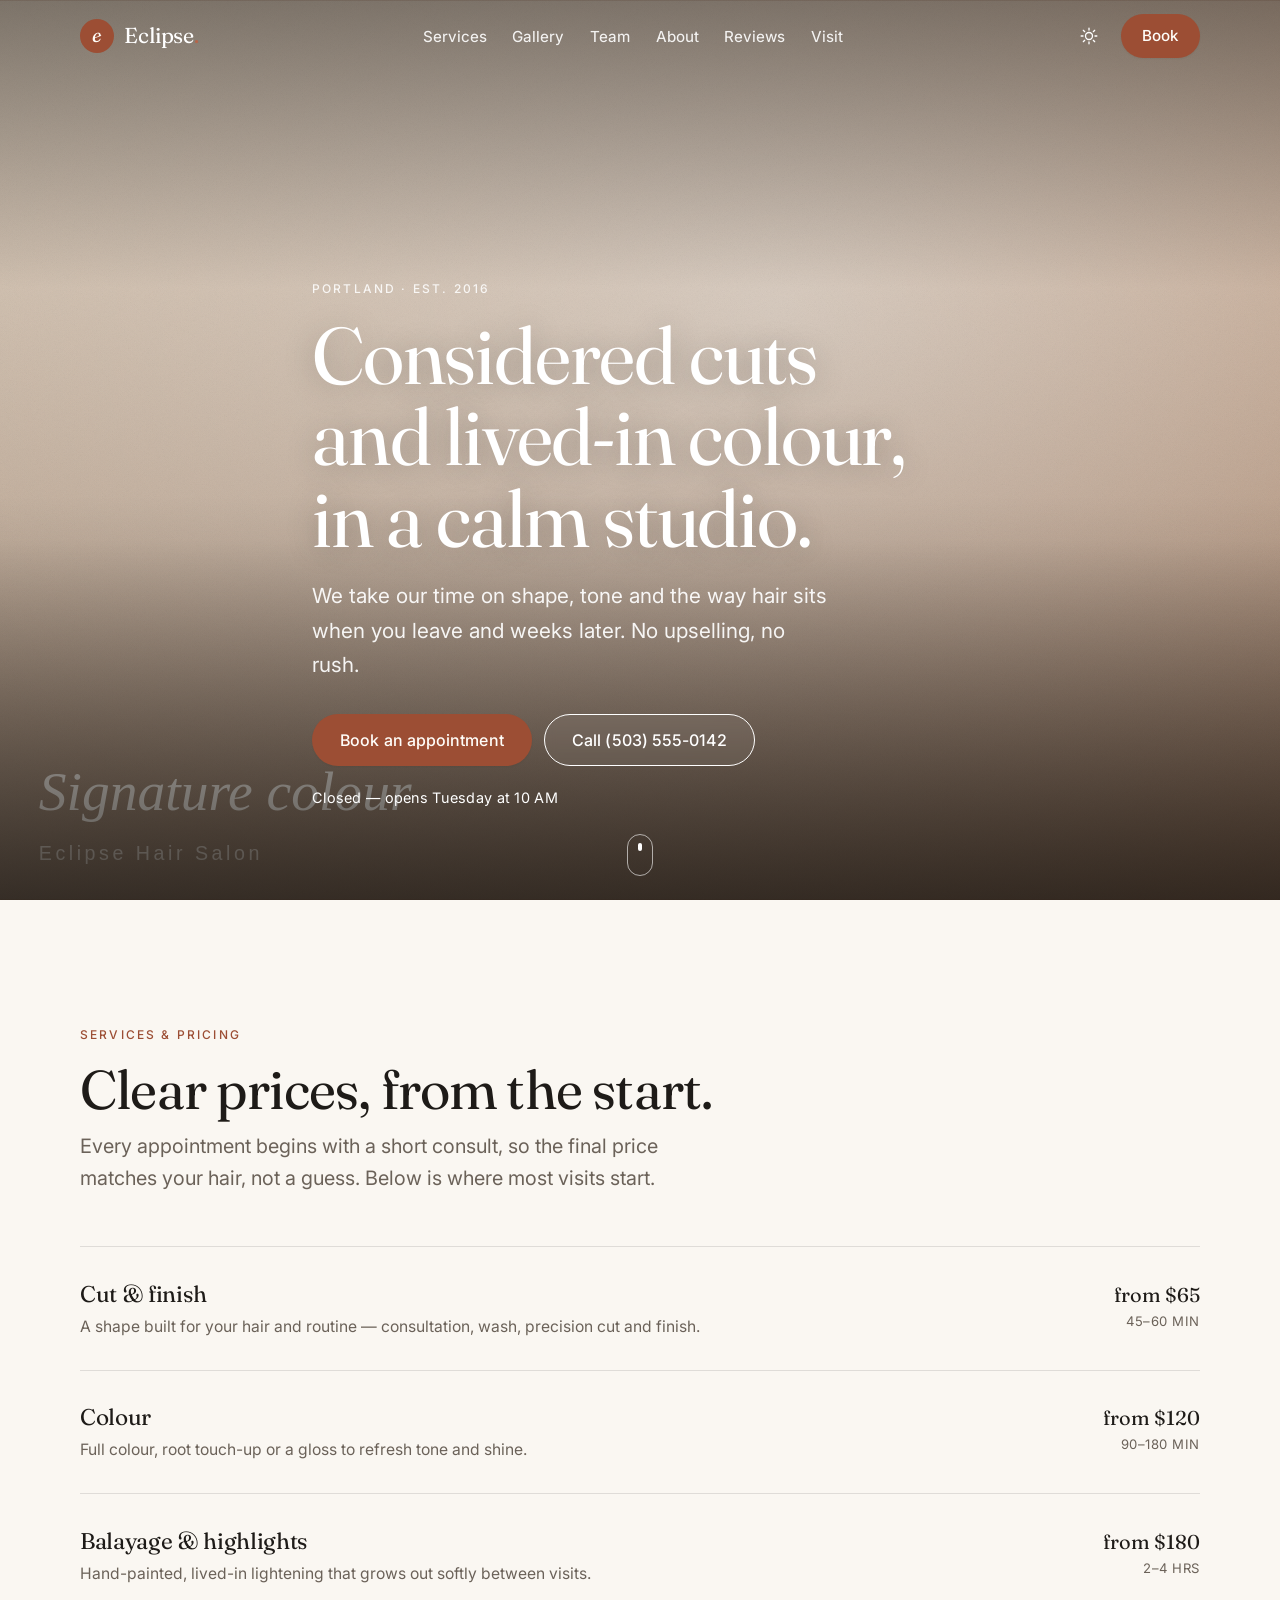
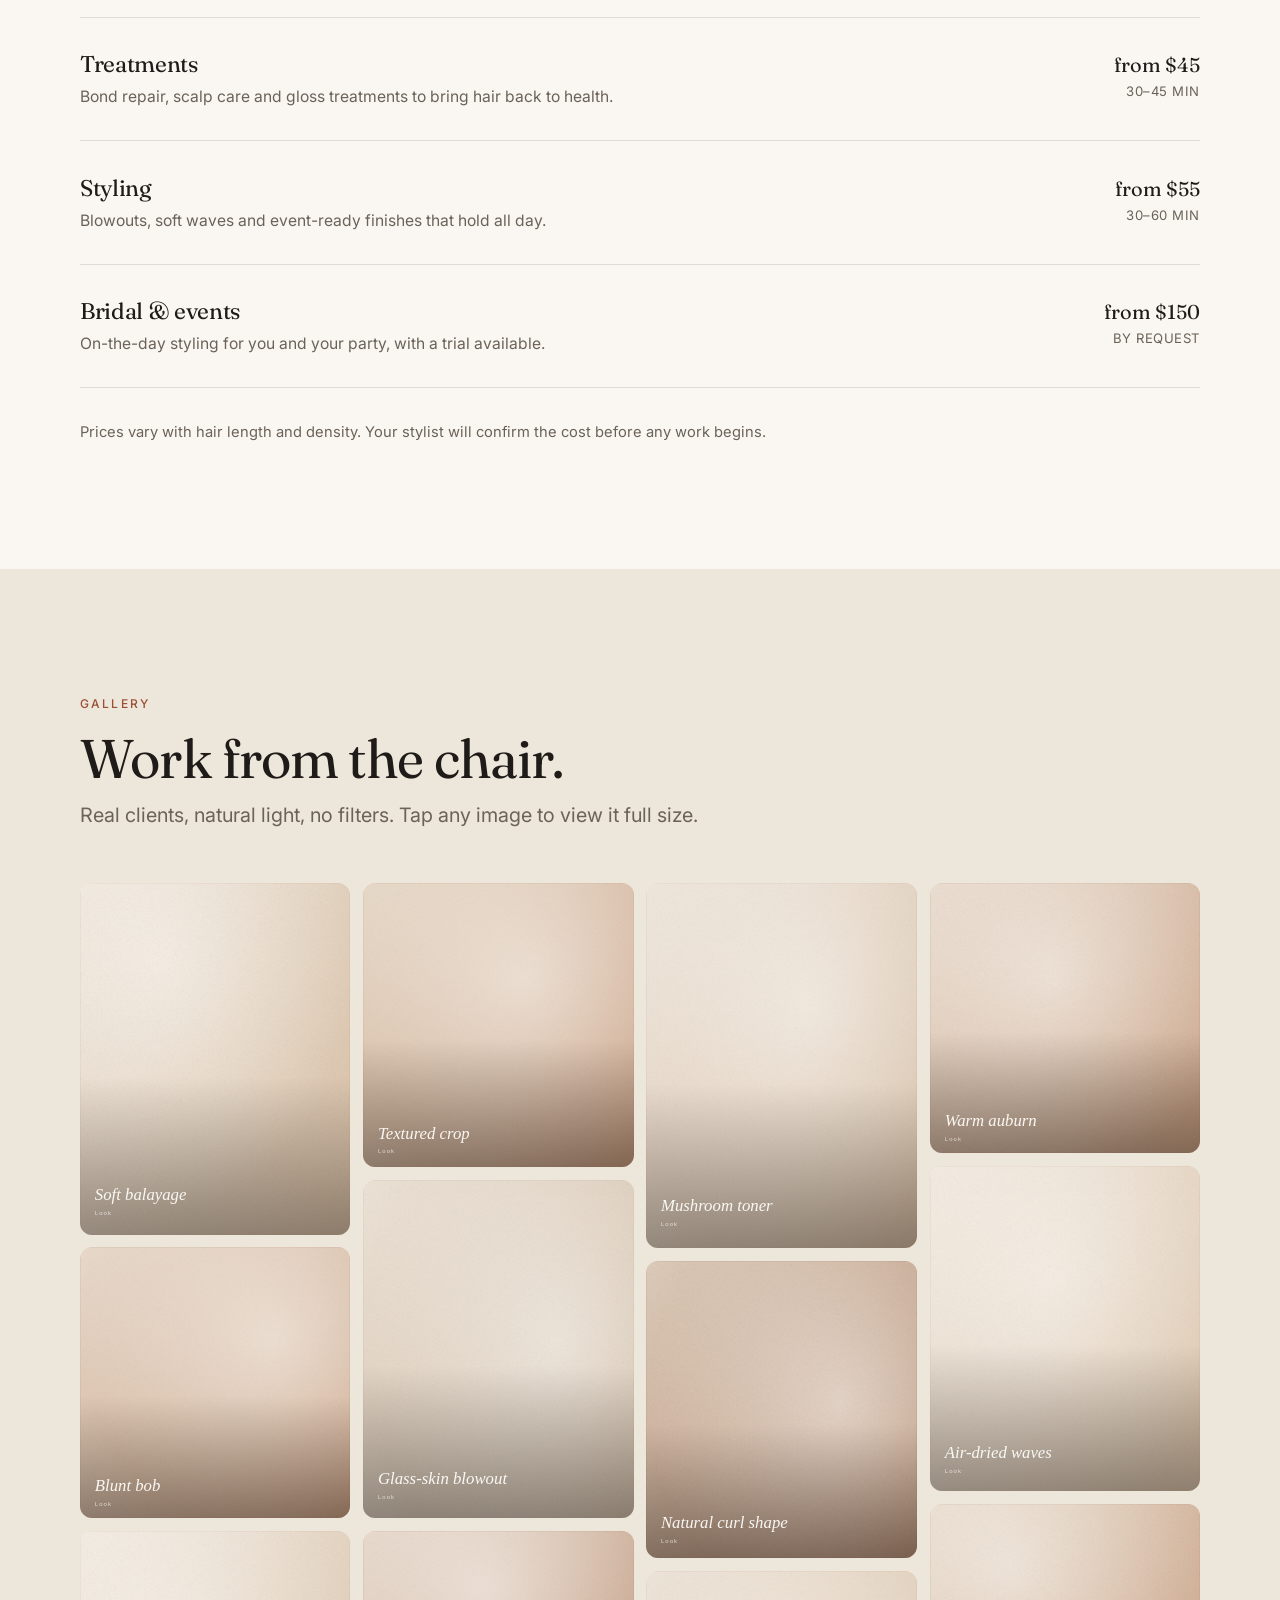
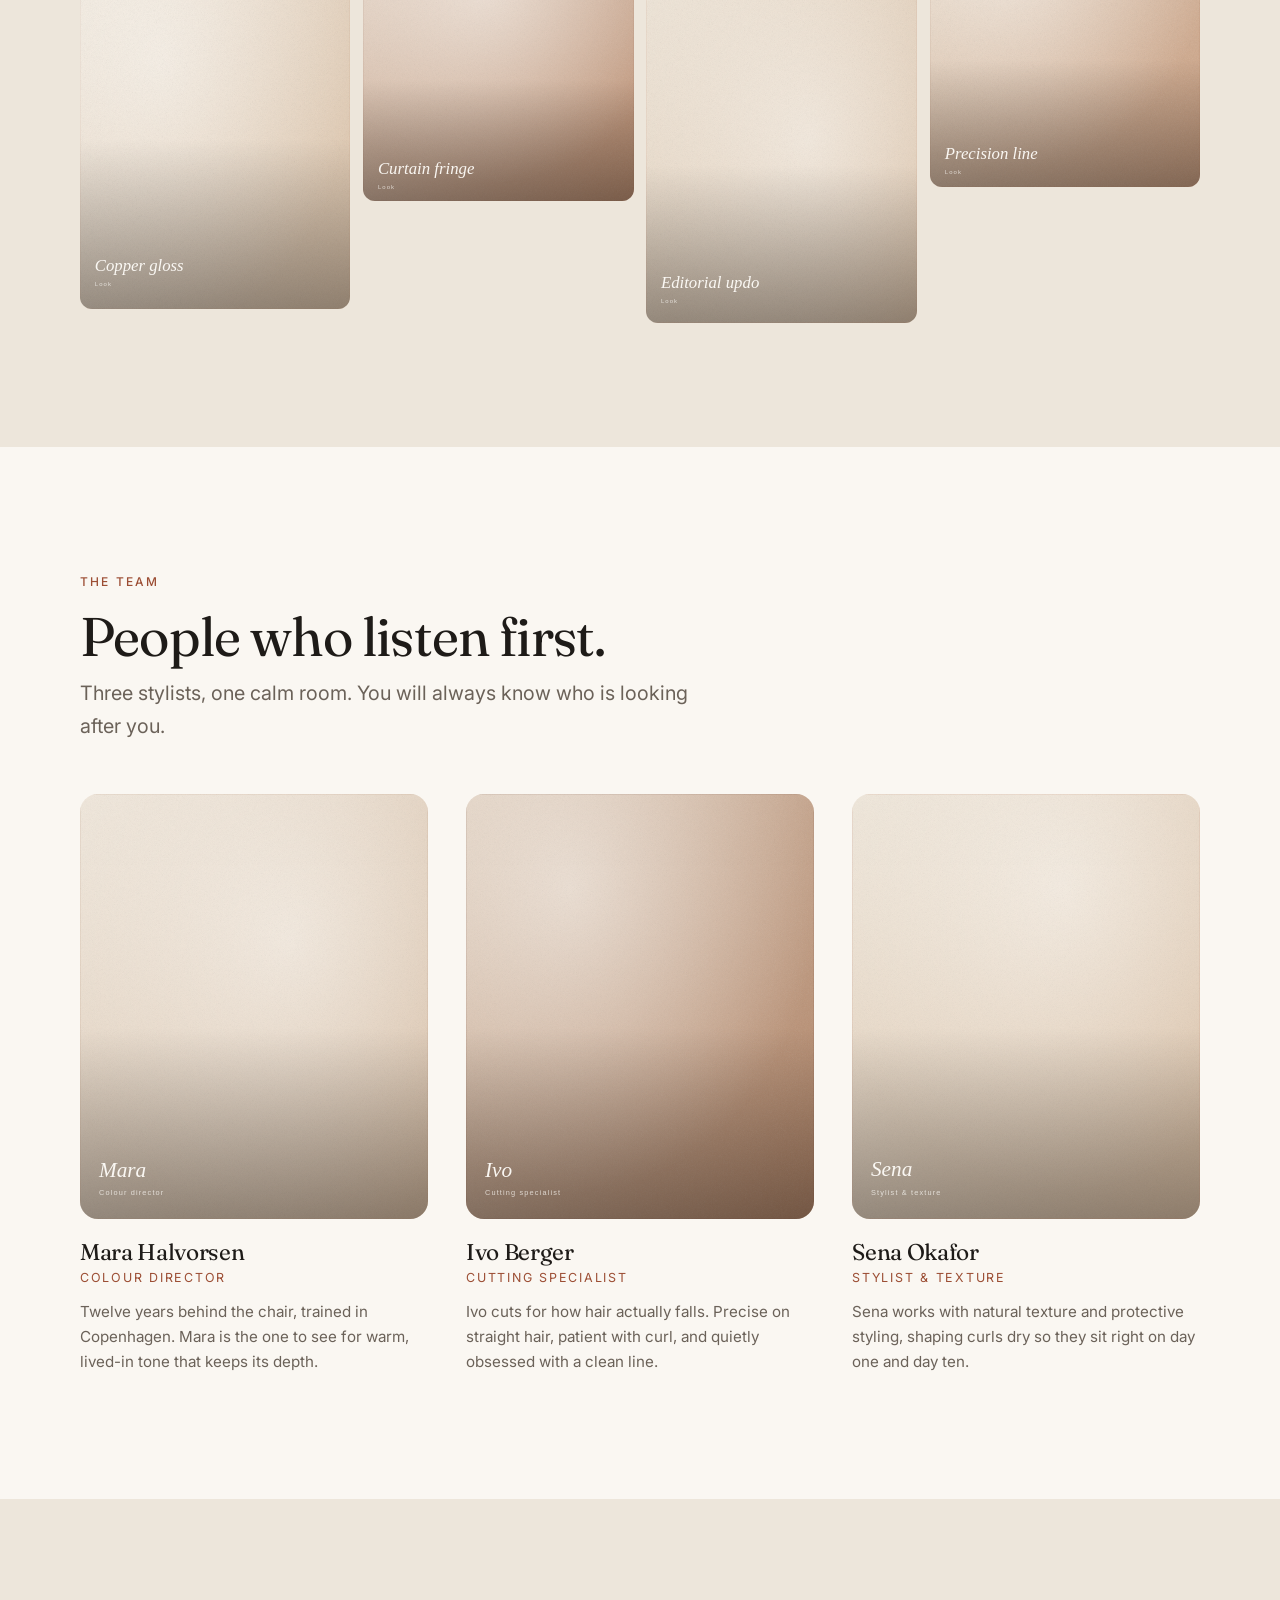
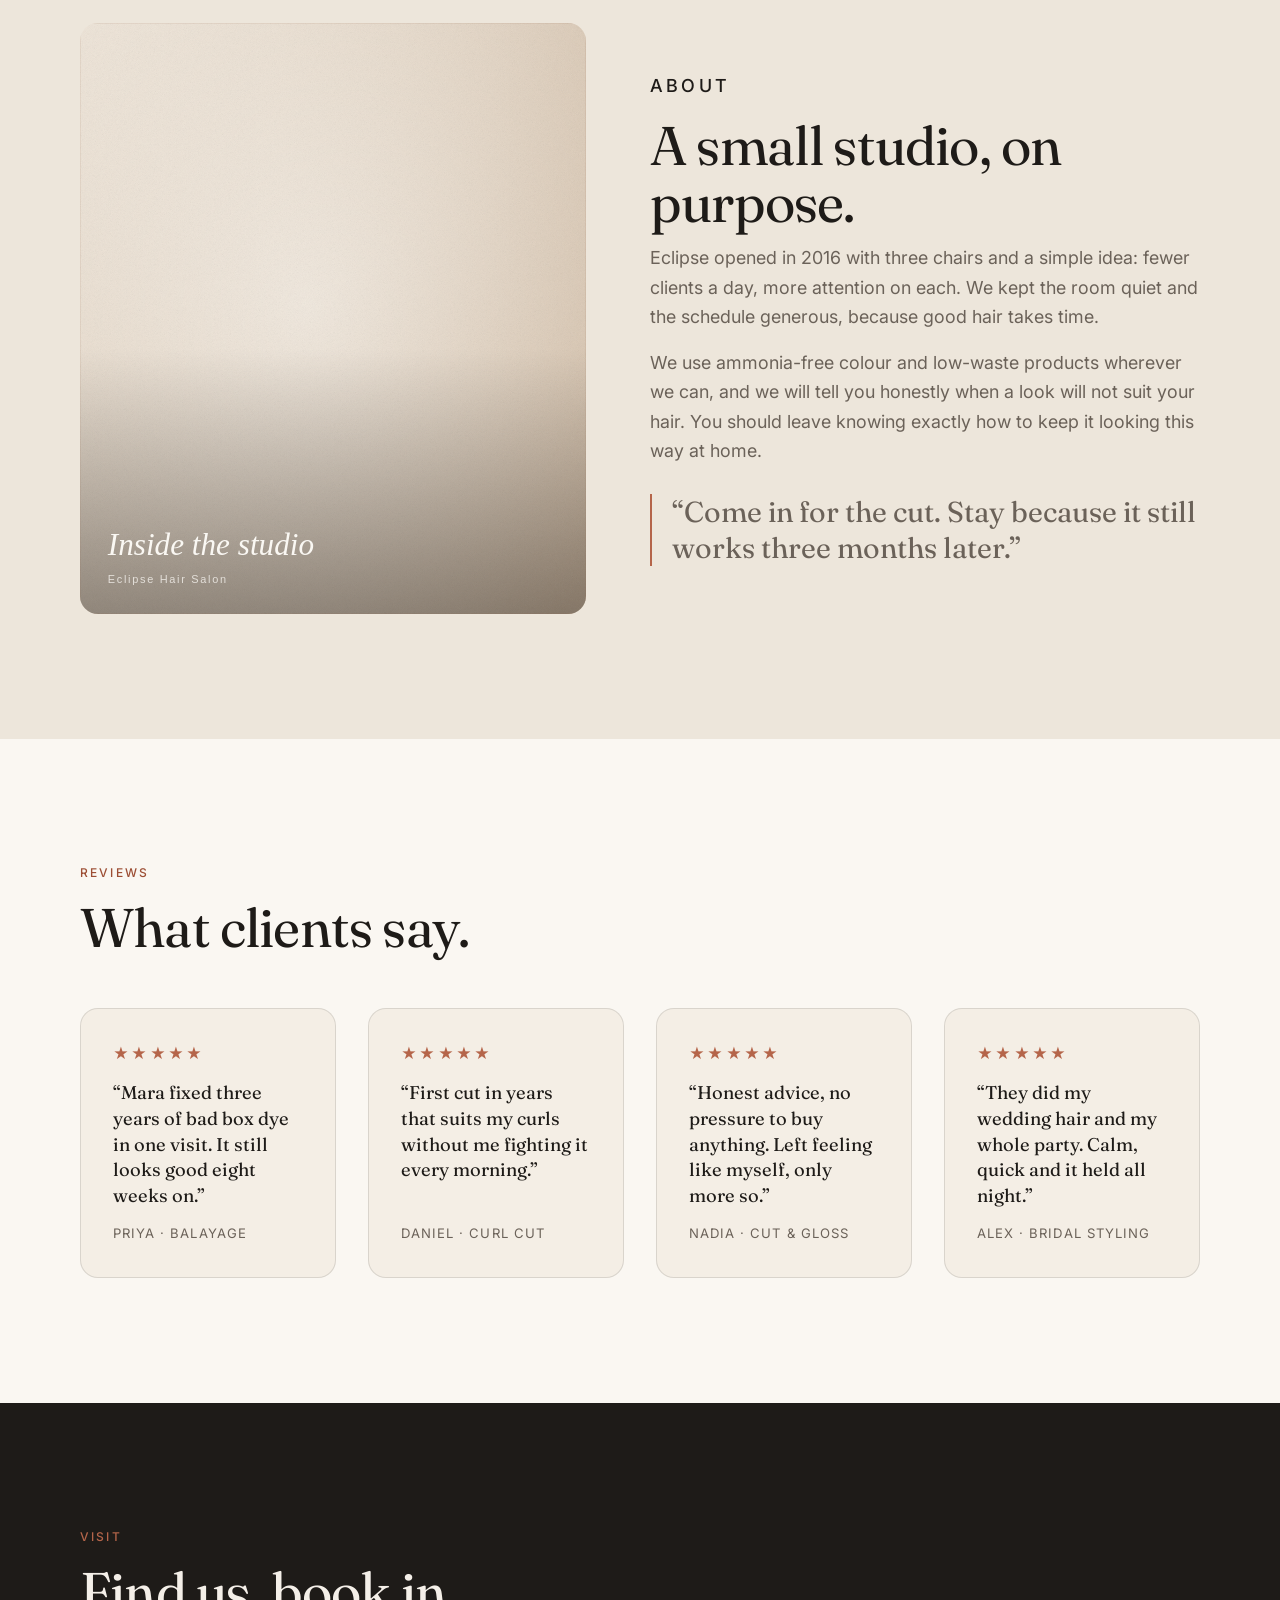
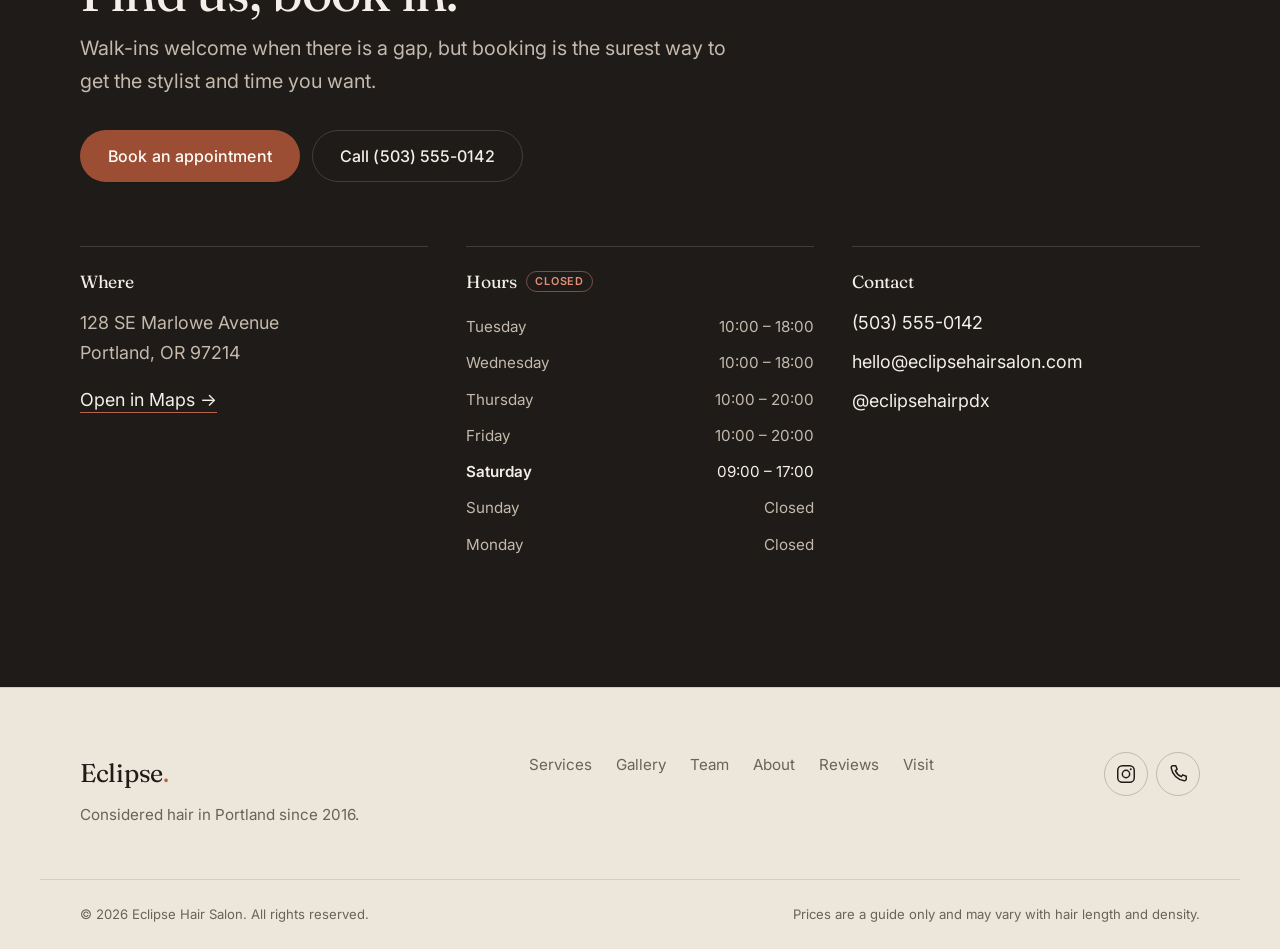
==== index.html @ a0cfc865 "base" ====
<!DOCTYPE html>
<html lang="en">
<head>
  <meta charset="utf-8">
  <meta name="viewport" content="width=device-width, initial-scale=1">
  <title>Eclipse Hair Salon — Considered cuts &amp; lived-in colour in Portland</title>
  <meta name="description" content="Eclipse is a calm Portland hair studio for considered cuts, lived-in colour and balayage. Book online or call (503) 555-0142. Open Tuesday to Saturday.">
  <meta name="theme-color" content="#FAF7F2" media="(prefers-color-scheme: light)">
  <meta name="theme-color" content="#1E1B18" media="(prefers-color-scheme: dark)">
  <link rel="canonical" href="https://eclipsehairsalon.com/">

  <!-- Social sharing -->
  <meta property="og:type" content="business.business">
  <meta property="og:title" content="Eclipse Hair Salon — Portland">
  <meta property="og:description" content="Considered cuts and lived-in colour, in a calm Portland studio.">
  <meta property="og:image" content="img/og.svg">
  <meta property="og:url" content="https://eclipsehairsalon.com/">
  <meta property="og:site_name" content="Eclipse Hair Salon">
  <meta name="twitter:card" content="summary_large_image">
  <meta name="twitter:title" content="Eclipse Hair Salon — Portland">
  <meta name="twitter:description" content="Considered cuts and lived-in colour, in a calm Portland studio.">
  <meta name="twitter:image" content="img/og.svg">

  <link rel="icon" href="favicon.svg" type="image/svg+xml">
  <link rel="apple-touch-icon" href="favicon.svg">

  <link rel="preconnect" href="https://fonts.googleapis.com">
  <link rel="preconnect" href="https://fonts.gstatic.com" crossorigin>
  <link rel="stylesheet" href="https://fonts.googleapis.com/css2?family=Fraunces:ital,opsz,wght@0,9..144,300..600;1,9..144,300..500&family=Inter:wght@300..600&display=swap">

  <link rel="preload" as="image" href="img/hero.svg" fetchpriority="high">
  <link rel="stylesheet" href="css/style.css">
  <script>document.documentElement.classList.add('js');</script>

  <script type="application/ld+json">
  {
    "@context": "https://schema.org",
    "@type": "HairSalon",
    "name": "Eclipse Hair Salon",
    "image": "img/og.svg",
    "url": "https://eclipsehairsalon.com/",
    "telephone": "+15035550142",
    "email": "hello@eclipsehairsalon.com",
    "priceRange": "$$",
    "address": {
      "@type": "PostalAddress",
      "streetAddress": "128 SE Marlowe Avenue",
      "addressLocality": "Portland",
      "addressRegion": "OR",
      "postalCode": "97214",
      "addressCountry": "US"
    },
    "geo": { "@type": "GeoCoordinates", "latitude": 45.5226, "longitude": -122.6270 },
    "areaServed": "Portland, Oregon",
    "openingHoursSpecification": [
      { "@type": "OpeningHoursSpecification", "dayOfWeek": ["Tuesday","Wednesday"], "opens": "10:00", "closes": "18:00" },
      { "@type": "OpeningHoursSpecification", "dayOfWeek": ["Thursday","Friday"], "opens": "10:00", "closes": "20:00" },
      { "@type": "OpeningHoursSpecification", "dayOfWeek": ["Saturday"], "opens": "09:00", "closes": "17:00" }
    ],
    "sameAs": ["https://www.instagram.com/eclipsehairpdx"],
    "hasOfferCatalog": {
      "@type": "OfferCatalog",
      "name": "Salon services",
      "itemListElement": [
        { "@type": "Offer", "name": "Cut & finish", "priceCurrency": "USD", "price": "65" },
        { "@type": "Offer", "name": "Colour", "priceCurrency": "USD", "price": "120" },
        { "@type": "Offer", "name": "Balayage & highlights", "priceCurrency": "USD", "price": "180" },
        { "@type": "Offer", "name": "Treatments", "priceCurrency": "USD", "price": "45" }
      ]
    }
  }
  </script>
</head>
<body id="top">
  <a class="skip-link" href="#main">Skip to content</a>

  <header class="site-header" id="site-header">
    <div class="wrap header-inner">
      <a class="brand" href="#top" aria-label="Eclipse Hair Salon — home">
        <span class="brand-mark" aria-hidden="true">e</span>
        <span class="brand-name">Eclipse<span class="brand-dot" aria-hidden="true">.</span></span>
      </a>

      <button class="icon-btn menu-toggle" id="menu-toggle" aria-expanded="false" aria-controls="primary-nav">
        <span class="sr-only">Menu</span>
        <svg viewBox="0 0 24 24" width="22" height="22" aria-hidden="true"><path d="M3 6h18M3 12h18M3 18h18" fill="none" stroke="currentColor" stroke-width="1.6" stroke-linecap="round"/></svg>
      </button>

      <nav class="nav" id="primary-nav" aria-label="Primary">
        <ul class="nav-list">
          <li><a href="#services">Services</a></li>
          <li><a href="#gallery">Gallery</a></li>
          <li><a href="#team">Team</a></li>
          <li><a href="#about">About</a></li>
          <li><a href="#reviews">Reviews</a></li>
          <li><a href="#visit">Visit</a></li>
        </ul>
        <div class="nav-actions">
          <a class="btn btn-ghost" href="tel:+15035550142">
            <svg viewBox="0 0 24 24" width="16" height="16" aria-hidden="true"><path d="M6.6 3h3l1.5 4-2 1.3a12 12 0 0 0 6.6 6.6l1.3-2 4 1.5v3a2 2 0 0 1-2.2 2A17 17 0 0 1 4.6 5.2 2 2 0 0 1 6.6 3Z" fill="none" stroke="currentColor" stroke-width="1.6" stroke-linejoin="round"/></svg>
            Call
          </a>
          <a class="btn btn-primary" href="https://www.fresha.com/" data-booking>Book now</a>
        </div>
      </nav>

      <div class="header-actions">
        <button class="icon-btn theme-toggle" id="theme-toggle" aria-label="Switch colour theme">
          <svg class="i-sun" viewBox="0 0 24 24" width="20" height="20" aria-hidden="true"><circle cx="12" cy="12" r="4.2" fill="none" stroke="currentColor" stroke-width="1.6"/><path d="M12 2.6v2.2M12 19.2v2.2M2.6 12h2.2M19.2 12h2.2M5.2 5.2l1.6 1.6M17.2 17.2l1.6 1.6M18.8 5.2l-1.6 1.6M6.8 17.2l-1.6 1.6" stroke="currentColor" stroke-width="1.6" stroke-linecap="round"/></svg>
          <svg class="i-moon" viewBox="0 0 24 24" width="20" height="20" aria-hidden="true"><path d="M20 14.5A8 8 0 1 1 9.5 4a6.5 6.5 0 0 0 10.5 10.5Z" fill="none" stroke="currentColor" stroke-width="1.6" stroke-linejoin="round"/></svg>
        </button>
        <a class="btn btn-primary header-book" href="https://www.fresha.com/" data-booking>Book</a>
      </div>
    </div>
  </header>

  <main id="main">

    <!-- 2. Hero -->
    <section class="hero" aria-labelledby="hero-title">
      <div class="hero-media">
        <img src="img/hero.svg" width="1920" height="1280" alt="A client with softly waved, warm-toned hair lit by window light." fetchpriority="high" decoding="async">
      </div>
      <div class="wrap hero-inner">
        <p class="eyebrow reveal">Portland · Est. 2016</p>
        <h1 id="hero-title" class="reveal">Considered cuts and lived&#8209;in colour, in a calm studio.</h1>
        <p class="hero-lede reveal">We take our time on shape, tone and the way hair sits when you leave and weeks later. No upselling, no rush.</p>
        <div class="hero-cta reveal">
          <a class="btn btn-primary btn-lg" href="https://www.fresha.com/" data-booking>Book an appointment</a>
          <a class="btn btn-outline btn-lg" href="tel:+15035550142">Call (503) 555-0142</a>
        </div>
        <p class="hero-note reveal"><span data-open-status>Open Tuesday to Saturday</span></p>
      </div>
      <a class="scroll-cue" href="#services" aria-label="Scroll to services">
        <span aria-hidden="true"></span>
      </a>
    </section>

    <!-- 3. Services & Pricing -->
    <section class="section" id="services" aria-labelledby="services-title">
      <div class="wrap">
        <header class="section-head reveal">
          <p class="eyebrow">Services &amp; pricing</p>
          <h2 id="services-title" class="section-title">Clear prices, from the start.</h2>
          <p class="section-lede">Every appointment begins with a short consult, so the final price matches your hair, not a guess. Below is where most visits start.</p>
        </header>

        <ul class="services">
          <li class="service reveal">
            <div class="service-main">
              <h3>Cut &amp; finish</h3>
              <p>A shape built for your hair and routine — consultation, wash, precision cut and finish.</p>
            </div>
            <div class="service-meta">
              <span class="price">from $65</span>
              <span class="duration">45–60 min</span>
            </div>
          </li>
          <li class="service reveal">
            <div class="service-main">
              <h3>Colour</h3>
              <p>Full colour, root touch-up or a gloss to refresh tone and shine.</p>
            </div>
            <div class="service-meta">
              <span class="price">from $120</span>
              <span class="duration">90–180 min</span>
            </div>
          </li>
          <li class="service reveal">
            <div class="service-main">
              <h3>Balayage &amp; highlights</h3>
              <p>Hand-painted, lived-in lightening that grows out softly between visits.</p>
            </div>
            <div class="service-meta">
              <span class="price">from $180</span>
              <span class="duration">2–4 hrs</span>
            </div>
          </li>
          <li class="service reveal">
            <div class="service-main">
              <h3>Treatments</h3>
              <p>Bond repair, scalp care and gloss treatments to bring hair back to health.</p>
            </div>
            <div class="service-meta">
              <span class="price">from $45</span>
              <span class="duration">30–45 min</span>
            </div>
          </li>
          <li class="service reveal">
            <div class="service-main">
              <h3>Styling</h3>
              <p>Blowouts, soft waves and event-ready finishes that hold all day.</p>
            </div>
            <div class="service-meta">
              <span class="price">from $55</span>
              <span class="duration">30–60 min</span>
            </div>
          </li>
          <li class="service reveal">
            <div class="service-main">
              <h3>Bridal &amp; events</h3>
              <p>On-the-day styling for you and your party, with a trial available.</p>
            </div>
            <div class="service-meta">
              <span class="price">from $150</span>
              <span class="duration">By request</span>
            </div>
          </li>
        </ul>

        <p class="services-foot reveal">Prices vary with hair length and density. Your stylist will confirm the cost before any work begins.</p>
      </div>
    </section>

    <!-- 4. Gallery -->
    <section class="section section-sand" id="gallery" aria-labelledby="gallery-title">
      <div class="wrap">
        <header class="section-head reveal">
          <p class="eyebrow">Gallery</p>
          <h2 id="gallery-title" class="section-title">Work from the chair.</h2>
          <p class="section-lede">Real clients, natural light, no filters. Tap any image to view it full size.</p>
        </header>

        <div class="gallery" id="gallery-grid">
          <a class="tile reveal" href="img/look-01.svg" data-caption="Soft balayage with a warm root shadow"><img src="img/look-01.svg" width="1000" height="1300" loading="lazy" decoding="async" alt="Soft balayage blending warm roots into lighter ends."></a>
          <a class="tile reveal" href="img/look-02.svg" data-caption="Blunt bob, cut for a clean line"><img src="img/look-02.svg" width="1000" height="1000" loading="lazy" decoding="async" alt="Blunt bob with a sharp, even line."></a>
          <a class="tile reveal" href="img/look-03.svg" data-caption="Copper gloss over natural depth"><img src="img/look-03.svg" width="1000" height="1400" loading="lazy" decoding="async" alt="Rich copper gloss on long hair."></a>
          <a class="tile reveal" href="img/look-04.svg" data-caption="Textured crop with a soft fringe"><img src="img/look-04.svg" width="1000" height="1050" loading="lazy" decoding="async" alt="Textured short crop with a soft fringe."></a>
          <a class="tile reveal" href="img/look-05.svg" data-caption="Glass-skin blowout"><img src="img/look-05.svg" width="1000" height="1250" loading="lazy" decoding="async" alt="Smooth, glossy blowout."></a>
          <a class="tile reveal" href="img/look-06.svg" data-caption="Curtain fringe and face-framing layers"><img src="img/look-06.svg" width="1000" height="1000" loading="lazy" decoding="async" alt="Curtain fringe with face-framing layers."></a>
          <a class="tile reveal" href="img/look-07.svg" data-caption="Mushroom toner to cool brassiness"><img src="img/look-07.svg" width="1000" height="1350" loading="lazy" decoding="async" alt="Cool-toned mushroom glaze on lightened hair."></a>
          <a class="tile reveal" href="img/look-08.svg" data-caption="Shape for natural curl"><img src="img/look-08.svg" width="1000" height="1100" loading="lazy" decoding="async" alt="Defined natural curls after a dry cut."></a>
          <a class="tile reveal" href="img/look-09.svg" data-caption="Editorial updo for an evening"><img src="img/look-09.svg" width="1000" height="1300" loading="lazy" decoding="async" alt="Soft editorial updo for an evening event."></a>
          <a class="tile reveal" href="img/look-10.svg" data-caption="Warm auburn, low-maintenance"><img src="img/look-10.svg" width="1000" height="1000" loading="lazy" decoding="async" alt="Warm auburn colour on mid-length hair."></a>
          <a class="tile reveal" href="img/look-11.svg" data-caption="Air-dried waves, cut to fall naturally"><img src="img/look-11.svg" width="1000" height="1200" loading="lazy" decoding="async" alt="Loose, air-dried waves."></a>
          <a class="tile reveal" href="img/look-12.svg" data-caption="Precision line on a short shape"><img src="img/look-12.svg" width="1000" height="1050" loading="lazy" decoding="async" alt="Short haircut with a precise perimeter line."></a>
        </div>
      </div>
    </section>

    <!-- 5. Team -->
    <section class="section" id="team" aria-labelledby="team-title">
      <div class="wrap">
        <header class="section-head reveal">
          <p class="eyebrow">The team</p>
          <h2 id="team-title" class="section-title">People who listen first.</h2>
          <p class="section-lede">Three stylists, one calm room. You will always know who is looking after you.</p>
        </header>

        <ul class="team">
          <li class="person reveal">
            <img src="img/team-1.svg" width="900" height="1100" loading="lazy" decoding="async" alt="Portrait of Mara Halvorsen, colour director.">
            <div class="person-body">
              <h3>Mara Halvorsen</h3>
              <p class="person-role">Colour director</p>
              <p>Twelve years behind the chair, trained in Copenhagen. Mara is the one to see for warm, lived-in tone that keeps its depth.</p>
            </div>
          </li>
          <li class="person reveal">
            <img src="img/team-2.svg" width="900" height="1100" loading="lazy" decoding="async" alt="Portrait of Ivo Berger, cutting specialist.">
            <div class="person-body">
              <h3>Ivo Berger</h3>
              <p class="person-role">Cutting specialist</p>
              <p>Ivo cuts for how hair actually falls. Precise on straight hair, patient with curl, and quietly obsessed with a clean line.</p>
            </div>
          </li>
          <li class="person reveal">
            <img src="img/team-3.svg" width="900" height="1100" loading="lazy" decoding="async" alt="Portrait of Sena Okafor, stylist and texture specialist.">
            <div class="person-body">
              <h3>Sena Okafor</h3>
              <p class="person-role">Stylist &amp; texture</p>
              <p>Sena works with natural texture and protective styling, shaping curls dry so they sit right on day one and day ten.</p>
            </div>
          </li>
        </ul>
      </div>
    </section>

    <!-- 6. About -->
    <section class="section section-sand" id="about" aria-labelledby="about-title">
      <div class="wrap about">
        <div class="about-media reveal">
          <img src="img/about.svg" width="1200" height="1400" loading="lazy" decoding="async" alt="The bright, plant-filled interior of Eclipse Hair Salon.">
        </div>
        <div class="about-body reveal">
          <p class="eyebrow">About</p>
          <h2 id="about-title" class="section-title">A small studio, on purpose.</h2>
          <p>Eclipse opened in 2016 with three chairs and a simple idea: fewer clients a day, more attention on each. We kept the room quiet and the schedule generous, because good hair takes time.</p>
          <p>We use ammonia-free colour and low-waste products wherever we can, and we will tell you honestly when a look will not suit your hair. You should leave knowing exactly how to keep it looking this way at home.</p>
          <p class="about-quote">“Come in for the cut. Stay because it still works three months later.”</p>
        </div>
      </div>
    </section>

    <!-- 7. Testimonials -->
    <section class="section" id="reviews" aria-labelledby="reviews-title">
      <div class="wrap">
        <header class="section-head reveal">
          <p class="eyebrow">Reviews</p>
          <h2 id="reviews-title" class="section-title">What clients say.</h2>
        </header>

        <ul class="reviews">
          <li class="review reveal">
            <p class="stars" role="img" aria-label="Rated 5 out of 5"><span aria-hidden="true">★★★★★</span></p>
            <blockquote>“Mara fixed three years of bad box dye in one visit. It still looks good eight weeks on.”</blockquote>
            <p class="review-name">Priya · Balayage</p>
          </li>
          <li class="review reveal">
            <p class="stars" role="img" aria-label="Rated 5 out of 5"><span aria-hidden="true">★★★★★</span></p>
            <blockquote>“First cut in years that suits my curls without me fighting it every morning.”</blockquote>
            <p class="review-name">Daniel · Curl cut</p>
          </li>
          <li class="review reveal">
            <p class="stars" role="img" aria-label="Rated 5 out of 5"><span aria-hidden="true">★★★★★</span></p>
            <blockquote>“Honest advice, no pressure to buy anything. Left feeling like myself, only more so.”</blockquote>
            <p class="review-name">Nadia · Cut &amp; gloss</p>
          </li>
          <li class="review reveal">
            <p class="stars" role="img" aria-label="Rated 5 out of 5"><span aria-hidden="true">★★★★★</span></p>
            <blockquote>“They did my wedding hair and my whole party. Calm, quick and it held all night.”</blockquote>
            <p class="review-name">Alex · Bridal styling</p>
          </li>
        </ul>
      </div>
    </section>

    <!-- 8. Visit / Contact -->
    <section class="section section-dark" id="visit" aria-labelledby="visit-title">
      <div class="wrap visit">
        <div class="visit-intro reveal">
          <p class="eyebrow">Visit</p>
          <h2 id="visit-title" class="section-title">Find us, book in.</h2>
          <p class="section-lede">Walk-ins welcome when there is a gap, but booking is the surest way to get the stylist and time you want.</p>
          <div class="visit-cta">
            <a class="btn btn-primary btn-lg" href="https://www.fresha.com/" data-booking>Book an appointment</a>
            <a class="btn btn-outline-light btn-lg" href="tel:+15035550142">Call (503) 555-0142</a>
          </div>
        </div>

        <div class="visit-grid">
          <div class="visit-card reveal">
            <h3>Where</h3>
            <address>
              128 SE Marlowe Avenue<br>
              Portland, OR 97214
            </address>
            <a class="text-link" href="https://www.google.com/maps/search/?api=1&amp;query=128+SE+Marlowe+Avenue+Portland+OR+97214" target="_blank" rel="noopener">Open in Maps →</a>
          </div>

          <div class="visit-card reveal">
            <h3>Hours <span class="status-pill" data-open-badge></span></h3>
            <ul class="hours" data-hours>
              <li data-day="2"><span>Tuesday</span><span>10:00 – 18:00</span></li>
              <li data-day="3"><span>Wednesday</span><span>10:00 – 18:00</span></li>
              <li data-day="4"><span>Thursday</span><span>10:00 – 20:00</span></li>
              <li data-day="5"><span>Friday</span><span>10:00 – 20:00</span></li>
              <li data-day="6"><span>Saturday</span><span>09:00 – 17:00</span></li>
              <li data-day="0"><span>Sunday</span><span>Closed</span></li>
              <li data-day="1"><span>Monday</span><span>Closed</span></li>
            </ul>
          </div>

          <div class="visit-card reveal">
            <h3>Contact</h3>
            <ul class="contact-list">
              <li><a href="tel:+15035550142">(503) 555-0142</a></li>
              <li><a href="mailto:hello@eclipsehairsalon.com">hello@eclipsehairsalon.com</a></li>
              <li><a href="https://www.instagram.com/eclipsehairpdx" target="_blank" rel="noopener">@eclipsehairpdx</a></li>
            </ul>
          </div>
        </div>
      </div>
    </section>

  </main>

  <!-- 9. Footer -->
  <footer class="site-footer" aria-label="Footer">
    <div class="wrap footer-inner">
      <div class="footer-brand">
        <span class="brand-name brand-name-lg">Eclipse<span class="brand-dot" aria-hidden="true">.</span></span>
        <p>Considered hair in Portland since 2016.</p>
      </div>
      <nav class="footer-nav" aria-label="Footer">
        <a href="#services">Services</a>
        <a href="#gallery">Gallery</a>
        <a href="#team">Team</a>
        <a href="#about">About</a>
        <a href="#reviews">Reviews</a>
        <a href="#visit">Visit</a>
      </nav>
      <div class="footer-social">
        <a href="https://www.instagram.com/eclipsehairpdx" target="_blank" rel="noopener" aria-label="Instagram">
          <svg viewBox="0 0 24 24" width="22" height="22" aria-hidden="true"><rect x="3" y="3" width="18" height="18" rx="5" fill="none" stroke="currentColor" stroke-width="1.6"/><circle cx="12" cy="12" r="4" fill="none" stroke="currentColor" stroke-width="1.6"/><circle cx="17.2" cy="6.8" r="1.1" fill="currentColor"/></svg>
        </a>
        <a href="tel:+15035550142" aria-label="Call the salon">
          <svg viewBox="0 0 24 24" width="22" height="22" aria-hidden="true"><path d="M6.6 3h3l1.5 4-2 1.3a12 12 0 0 0 6.6 6.6l1.3-2 4 1.5v3a2 2 0 0 1-2.2 2A17 17 0 0 1 4.6 5.2 2 2 0 0 1 6.6 3Z" fill="none" stroke="currentColor" stroke-width="1.6" stroke-linejoin="round"/></svg>
        </a>
      </div>
    </div>
    <div class="wrap footer-legal">
      <p>© <span id="year">2026</span> Eclipse Hair Salon. All rights reserved.</p>
      <p class="footer-fine">Prices are a guide only and may vary with hair length and density.</p>
    </div>
  </footer>

  <!-- Sticky mobile action bar -->
  <div class="mobile-bar" aria-label="Quick actions">
    <a class="btn btn-primary" href="https://www.fresha.com/" data-booking>Book now</a>
    <a class="btn btn-ghost" href="tel:+15035550142">
      <svg viewBox="0 0 24 24" width="16" height="16" aria-hidden="true"><path d="M6.6 3h3l1.5 4-2 1.3a12 12 0 0 0 6.6 6.6l1.3-2 4 1.5v3a2 2 0 0 1-2.2 2A17 17 0 0 1 4.6 5.2 2 2 0 0 1 6.6 3Z" fill="none" stroke="currentColor" stroke-width="1.6" stroke-linejoin="round"/></svg>
      Call
    </a>
  </div>

  <!-- Lightbox -->
  <div class="lightbox" id="lightbox" role="dialog" aria-modal="true" aria-label="Image viewer" hidden>
    <button class="lb-btn lb-close" data-lb="close" aria-label="Close viewer">
      <svg viewBox="0 0 24 24" width="24" height="24" aria-hidden="true"><path d="M6 6l12 12M18 6L6 18" stroke="currentColor" stroke-width="1.8" stroke-linecap="round"/></svg>
    </button>
    <button class="lb-btn lb-prev" data-lb="prev" aria-label="Previous image">
      <svg viewBox="0 0 24 24" width="26" height="26" aria-hidden="true"><path d="M15 5l-7 7 7 7" fill="none" stroke="currentColor" stroke-width="1.8" stroke-linecap="round" stroke-linejoin="round"/></svg>
    </button>
    <figure class="lb-stage">
      <img id="lb-image" src="" alt="">
      <figcaption id="lb-caption"></figcaption>
    </figure>
    <button class="lb-btn lb-next" data-lb="next" aria-label="Next image">
      <svg viewBox="0 0 24 24" width="26" height="26" aria-hidden="true"><path d="M9 5l7 7-7 7" fill="none" stroke="currentColor" stroke-width="1.8" stroke-linecap="round" stroke-linejoin="round"/></svg>
    </button>
  </div>

  <script src="js/main.js" defer></script>
</body>
</html>
---- css/style.css ----
/* =====================================================================
   Eclipse Hair Salon — single stylesheet
   1. Tokens        5. Header / nav
   2. Reset / base  6. Sections & components
   3. Typography    7. Footer & mobile bar
   4. Layout        8. Lightbox, motion, utilities
   Retheme the whole site by editing the tokens in section 1.
   ===================================================================== */

/* 1. Tokens --------------------------------------------------------- */
:root {
  --bg: #FAF7F2;
  --surface: #EDE6DB;
  --surface-2: #F4EEE5;
  --text: #1E1B18;
  --muted: #6B6259;
  --accent: #B5654A;          /* brand terracotta, decorative */
  --accent-ink: #9C4E34;      /* accessible accent for text / buttons */
  --accent-hover: #86432C;
  --on-accent: #FFFDF9;
  --border: rgba(30, 27, 24, 0.12);
  --border-strong: rgba(30, 27, 24, 0.22);
  --shadow-sm: 0 1px 2px rgba(30, 27, 24, 0.06);
  --shadow-md: 0 10px 30px -12px rgba(30, 27, 24, 0.28);
  --shadow-lg: 0 30px 70px -30px rgba(30, 27, 24, 0.45);

  --dark-bg: #1E1B18;
  --dark-fg: #F4EFE8;
  --dark-muted: #C4B9AC;
  --dark-border: rgba(244, 239, 232, 0.16);

  --radius: 12px;
  --radius-lg: 18px;
  --pill: 999px;
  --maxw: 1200px;
  --gutter: clamp(1.25rem, 4vw, 2.5rem);
  --header-h: 72px;

  --font-serif: "Fraunces", "Playfair Display", Georgia, "Times New Roman", serif;
  --font-sans: "Inter", -apple-system, BlinkMacSystemFont, "Segoe UI", Roboto, Helvetica, Arial, sans-serif;

  --ease: cubic-bezier(0.22, 1, 0.36, 1);
}

/* Dark palette — follows the OS unless the visitor has chosen a theme. */
@media (prefers-color-scheme: dark) {
  :root:not([data-theme="light"]) {
    --bg: #1E1B18;
    --surface: #262220;
    --surface-2: #2C2724;
    --text: #F4EFE8;
    --muted: #B6ADA3;
    --accent: #C97A5D;
    --accent-ink: #D08A6C;
    --accent-hover: #E0A184;
    --on-accent: #1E1B18;
    --border: rgba(244, 239, 232, 0.14);
    --border-strong: rgba(244, 239, 232, 0.26);
    --shadow-md: 0 10px 30px -12px rgba(0, 0, 0, 0.6);
    --shadow-lg: 0 30px 70px -30px rgba(0, 0, 0, 0.75);
  }
}
:root[data-theme="dark"] {
  --bg: #1E1B18;
  --surface: #262220;
  --surface-2: #2C2724;
  --text: #F4EFE8;
  --muted: #B6ADA3;
  --accent: #C97A5D;
  --accent-ink: #D08A6C;
  --accent-hover: #E0A184;
  --on-accent: #1E1B18;
  --border: rgba(244, 239, 232, 0.14);
  --border-strong: rgba(244, 239, 232, 0.26);
  --shadow-md: 0 10px 30px -12px rgba(0, 0, 0, 0.6);
  --shadow-lg: 0 30px 70px -30px rgba(0, 0, 0, 0.75);
}

/* 2. Reset / base --------------------------------------------------- */
*, *::before, *::after { box-sizing: border-box; }
html { scroll-behavior: smooth; scroll-padding-top: calc(var(--header-h) + 16px); -webkit-text-size-adjust: 100%; }
body {
  margin: 0;
  background: var(--bg);
  color: var(--text);
  font-family: var(--font-sans);
  font-size: clamp(1rem, 0.96rem + 0.2vw, 1.125rem);
  line-height: 1.65;
  font-weight: 400;
  -webkit-font-smoothing: antialiased;
  text-rendering: optimizeLegibility;
  overflow-x: hidden;
}
img { max-width: 100%; height: auto; display: block; }
a { color: var(--accent-ink); text-decoration: none; }
a:hover { text-decoration: underline; text-underline-offset: 3px; }
button { font: inherit; color: inherit; }
ul { list-style: none; margin: 0; padding: 0; }
address { font-style: normal; }
:focus-visible { outline: 2px solid var(--accent-ink); outline-offset: 3px; border-radius: 4px; }

/* 3. Typography ----------------------------------------------------- */
h1, h2, h3 { font-family: var(--font-serif); font-weight: 400; line-height: 1.05; letter-spacing: -0.015em; margin: 0; font-optical-sizing: auto; }
h1 { font-size: clamp(2.5rem, 1.5rem + 4.6vw, 5rem); line-height: 1.02; }
h2 { font-size: clamp(2rem, 1.4rem + 2.6vw, 3.4rem); }
h3 { font-size: clamp(1.2rem, 1.1rem + 0.4vw, 1.45rem); line-height: 1.2; }
p { margin: 0 0 1rem; }
p:last-child { margin-bottom: 0; }
.eyebrow {
  font-family: var(--font-sans);
  font-size: 0.75rem;
  font-weight: 500;
  letter-spacing: 0.18em;
  text-transform: uppercase;
  color: var(--accent-ink);
  margin: 0 0 1rem;
}
.section-title { margin-bottom: 0.75rem; }
.section-lede { color: var(--muted); max-width: 54ch; font-size: clamp(1.05rem, 1rem + 0.3vw, 1.25rem); }

/* 4. Layout --------------------------------------------------------- */
.wrap { width: 100%; max-width: var(--maxw); margin-inline: auto; padding-inline: var(--gutter); }
.section { padding-block: clamp(4rem, 3rem + 6vw, 8rem); }
.section-sand { background: var(--surface); }
.section-dark { background: var(--dark-bg); color: var(--dark-fg); }
.section-dark .eyebrow { color: var(--accent); }
.section-head { max-width: 62ch; margin-bottom: clamp(2.5rem, 4vw, 4rem); }

/* 5. Header / nav --------------------------------------------------- */
.site-header {
  position: sticky;
  top: 0;
  z-index: 100;
  height: var(--header-h);
  display: flex;
  align-items: center;
  color: #fff;
  background: transparent;
  transition: background-color 0.3s var(--ease), color 0.3s var(--ease), box-shadow 0.3s var(--ease);
}
.site-header.is-scrolled,
.site-header.nav-open {
  background: rgba(250, 247, 242, 0.86);
  color: var(--text);
  backdrop-filter: saturate(150%) blur(12px);
  -webkit-backdrop-filter: saturate(150%) blur(12px);
  border-bottom: 1px solid var(--border);
}
@media (prefers-color-scheme: dark) {
  :root:not([data-theme="light"]) .site-header.is-scrolled,
  :root:not([data-theme="light"]) .site-header.nav-open { background: rgba(30, 27, 24, 0.82); }
}
:root[data-theme="dark"] .site-header.is-scrolled,
:root[data-theme="dark"] .site-header.nav-open { background: rgba(30, 27, 24, 0.82); }
.header-inner { display: flex; align-items: center; justify-content: space-between; gap: 1rem; }

.brand { display: inline-flex; align-items: center; gap: 0.65rem; color: inherit; text-decoration: none; }
.brand:hover { text-decoration: none; }
.brand-mark {
  display: grid;
  place-items: center;
  width: 34px; height: 34px;
  border-radius: 50%;
  background: var(--accent-ink);
  color: var(--on-accent);
  font-family: var(--font-serif);
  font-size: 1.25rem;
  font-style: italic;
  line-height: 1;
  padding-bottom: 2px;
}
.brand-name { font-family: var(--font-serif); font-size: 1.35rem; letter-spacing: -0.01em; }
.brand-dot { color: var(--accent); }
.brand-name-lg { font-size: 1.6rem; }

.nav { display: flex; align-items: center; gap: clamp(1rem, 2vw, 2.25rem); }
.nav-list { display: flex; align-items: center; gap: clamp(1rem, 2vw, 2rem); }
.nav-list a { color: inherit; font-size: 0.95rem; font-weight: 450; opacity: 0.9; text-decoration: none; position: relative; }
.nav-list a::after {
  content: ""; position: absolute; left: 0; right: 100%; bottom: -6px; height: 1.5px;
  background: var(--accent); transition: right 0.3s var(--ease);
}
.nav-list a:hover::after, .nav-list a:focus-visible::after { right: 0; }
.nav-actions { display: none; gap: 0.6rem; }

.header-actions { display: flex; align-items: center; gap: 0.6rem; }

/* 6. Sections & components ----------------------------------------- */
/* Buttons */
.btn {
  display: inline-flex; align-items: center; justify-content: center; gap: 0.5rem;
  min-height: 44px; padding: 0.72em 1.35em;
  border: 1px solid transparent; border-radius: var(--pill);
  font-size: 0.95rem; font-weight: 500; line-height: 1; letter-spacing: 0.005em;
  cursor: pointer; text-decoration: none; white-space: nowrap;
  transition: transform 0.2s var(--ease), background-color 0.2s var(--ease), color 0.2s var(--ease), border-color 0.2s var(--ease), box-shadow 0.2s var(--ease);
}
.btn:hover { text-decoration: none; }
.btn:active { transform: translateY(1px); }
.btn-lg { min-height: 52px; padding: 0.9em 1.7em; font-size: 1rem; }
.btn-primary { background: var(--accent-ink); color: var(--on-accent); box-shadow: var(--shadow-sm); }
.btn-primary:hover { background: var(--accent-hover); transform: translateY(-1px); box-shadow: var(--shadow-md); }
.btn-outline { border-color: currentColor; color: #fff; background: rgba(255, 255, 255, 0.06); backdrop-filter: blur(6px); }
.btn-outline:hover { background: #fff; color: var(--text); transform: translateY(-1px); }
.btn-outline-light { border-color: var(--dark-border); color: var(--dark-fg); background: transparent; }
.btn-outline-light:hover { background: var(--dark-fg); color: var(--dark-bg); transform: translateY(-1px); }
.btn-ghost { border-color: var(--border-strong); color: inherit; background: transparent; }
.btn-ghost:hover { background: color-mix(in srgb, var(--text) 7%, transparent); }
.icon-btn {
  display: inline-grid; place-items: center;
  width: 44px; height: 44px; border: 0; border-radius: 50%;
  background: transparent; color: inherit; cursor: pointer;
  transition: background-color 0.2s var(--ease);
}
.icon-btn:hover { background: color-mix(in srgb, currentColor 12%, transparent); }
.theme-toggle .i-moon { display: none; }
:root[data-theme="dark"] .theme-toggle .i-sun { display: none; }
:root[data-theme="dark"] .theme-toggle .i-moon { display: block; }
@media (prefers-color-scheme: dark) {
  :root:not([data-theme="light"]) .theme-toggle .i-sun { display: none; }
  :root:not([data-theme="light"]) .theme-toggle .i-moon { display: block; }
}
.menu-toggle { display: none; }

/* Hero */
.hero {
  position: relative;
  margin-top: calc(-1 * var(--header-h));
  min-height: 100vh;
  min-height: 100svh;
  display: flex;
  align-items: flex-end;
  color: #fff;
  overflow: hidden;
}
.hero-media { position: absolute; inset: 0; }
.hero-media img { width: 100%; height: 100%; object-fit: cover; }
.hero::after {
  content: ""; position: absolute; inset: 0;
  background:
    linear-gradient(180deg, rgba(20, 16, 12, 0.5) 0%, rgba(20, 16, 12, 0.1) 32%, rgba(20, 16, 12, 0.15) 60%, rgba(20, 16, 12, 0.72) 100%);
}
.hero-inner { position: relative; z-index: 1; padding-block: clamp(5rem, 10vh, 8rem) clamp(4rem, 10vh, 7rem); max-width: 46rem; }
.hero .eyebrow { color: rgba(255, 255, 255, 0.85); }
.hero h1 { text-wrap: balance; text-shadow: 0 2px 30px rgba(0, 0, 0, 0.25); }
.hero-lede { margin-top: 1.25rem; font-size: clamp(1.05rem, 1rem + 0.5vw, 1.3rem); color: rgba(255, 255, 255, 0.92); max-width: 40ch; }
.hero-cta { display: flex; flex-wrap: wrap; gap: 0.75rem; margin-top: 2rem; }
.hero-note { margin-top: 1.25rem; font-size: 0.9rem; letter-spacing: 0.02em; color: rgba(255, 255, 255, 0.8); }
.hero-note [data-open-status] { color: #fff; }
.scroll-cue {
  position: absolute; left: 50%; bottom: 1.5rem; transform: translateX(-50%);
  z-index: 1; width: 26px; height: 42px; border: 1.5px solid rgba(255, 255, 255, 0.6); border-radius: var(--pill);
}
.scroll-cue span { position: absolute; left: 50%; top: 8px; width: 4px; height: 8px; margin-left: -2px; border-radius: 2px; background: #fff; animation: cue 1.8s var(--ease) infinite; }
@keyframes cue { 0% { opacity: 0; transform: translateY(0); } 40% { opacity: 1; } 80%, 100% { opacity: 0; transform: translateY(14px); } }

/* Services */
.services { display: grid; gap: 0; border-top: 1px solid var(--border); }
.service {
  display: flex; align-items: baseline; justify-content: space-between; gap: 1.5rem;
  padding-block: clamp(1.25rem, 2.5vw, 1.9rem);
  border-bottom: 1px solid var(--border);
}
.service-main { max-width: 60ch; }
.service h3 { margin-bottom: 0.35rem; }
.service p { color: var(--muted); font-size: 0.98rem; margin: 0; }
.service-meta { display: flex; flex-direction: column; align-items: flex-end; text-align: right; white-space: nowrap; }
.price { font-family: var(--font-serif); font-size: 1.25rem; }
.duration { color: var(--muted); font-size: 0.82rem; letter-spacing: 0.04em; text-transform: uppercase; }
.services-foot { margin-top: 2rem; color: var(--muted); font-size: 0.92rem; }

/* Gallery */
.gallery { columns: 4; column-gap: clamp(0.6rem, 1vw, 1rem); }
.tile { display: block; break-inside: avoid; margin-bottom: clamp(0.6rem, 1vw, 1rem); border-radius: var(--radius); overflow: hidden; position: relative; background: var(--surface-2); }
.tile img { width: 100%; transition: transform 0.5s var(--ease), filter 0.4s var(--ease); }
.tile::after {
  content: ""; position: absolute; inset: 0; background: rgba(20, 16, 12, 0.28);
  opacity: 0; transition: opacity 0.3s var(--ease);
}
.tile:hover img, .tile:focus-visible img { transform: scale(1.04); }
.tile:hover::after, .tile:focus-visible::after { opacity: 1; }
.tile:focus-visible { outline: 2px solid var(--accent-ink); outline-offset: -2px; }

/* Team */
.team { display: grid; grid-template-columns: repeat(3, 1fr); gap: clamp(1.5rem, 3vw, 2.5rem); }
.person img { width: 100%; aspect-ratio: 9 / 11; object-fit: cover; border-radius: var(--radius-lg); }
.person-body { padding-top: 1.25rem; }
.person h3 { margin-bottom: 0.15rem; }
.person-role { font-size: 0.78rem; letter-spacing: 0.14em; text-transform: uppercase; color: var(--accent-ink); margin: 0 0 0.6rem; }
.person p:last-child { color: var(--muted); font-size: 0.95rem; margin: 0; }

/* About */
.about { display: grid; grid-template-columns: 0.92fr 1fr; gap: clamp(2rem, 5vw, 5rem); align-items: center; }
.about-media img { width: 100%; border-radius: var(--radius-lg); aspect-ratio: 6 / 7; object-fit: cover; }
.about-body p { color: var(--muted); }
.about-body > p:first-of-type { color: var(--text); font-size: 1.12rem; }
.about-quote { margin-top: 1.75rem; font-family: var(--font-serif); font-size: clamp(1.3rem, 1.1rem + 1vw, 1.8rem); line-height: 1.25; color: var(--text); border-left: 2px solid var(--accent); padding-left: 1.25rem; }

/* Reviews */
.reviews { display: grid; grid-template-columns: repeat(4, 1fr); gap: clamp(1.25rem, 2.5vw, 2rem); }
.review { display: flex; flex-direction: column; gap: 0.9rem; padding: clamp(1.5rem, 2.5vw, 2rem); background: var(--surface-2); border: 1px solid var(--border); border-radius: var(--radius-lg); }
.stars { color: var(--accent); letter-spacing: 0.15em; margin: 0; font-size: 0.95rem; }
.review blockquote { margin: 0; font-family: var(--font-serif); font-size: 1.15rem; line-height: 1.4; }
.review-name { margin: auto 0 0; font-size: 0.82rem; letter-spacing: 0.08em; text-transform: uppercase; color: var(--muted); }

/* Visit */
.visit { display: grid; gap: clamp(2.5rem, 5vw, 4rem); }
.visit-intro { max-width: 60ch; }
.visit .section-lede { color: var(--dark-muted); }
.visit-cta { display: flex; flex-wrap: wrap; gap: 0.75rem; margin-top: 2rem; }
.visit-grid { display: grid; grid-template-columns: repeat(3, 1fr); gap: clamp(1.5rem, 3vw, 2.5rem); }
.visit-card { border-top: 1px solid var(--dark-border); padding-top: 1.5rem; }
.visit-card h3 { font-size: 1.1rem; margin-bottom: 1rem; display: flex; align-items: center; gap: 0.6rem; flex-wrap: wrap; }
.visit-card address { color: var(--dark-muted); line-height: 1.7; margin-bottom: 1rem; }
.text-link { color: var(--dark-fg); border-bottom: 1px solid var(--accent); padding-bottom: 2px; }
.contact-list { display: grid; gap: 0.6rem; }
.contact-list a { color: var(--dark-fg); }
.hours li { display: flex; justify-content: space-between; gap: 1rem; padding-block: 0.35rem; color: var(--dark-muted); font-size: 0.95rem; }
.hours li[aria-current="true"] { color: var(--dark-fg); }
.hours li[aria-current="true"] span:first-child { font-weight: 600; }
.status-pill { font-family: var(--font-sans); font-size: 0.68rem; font-weight: 600; letter-spacing: 0.08em; text-transform: uppercase; padding: 0.3em 0.7em; border-radius: var(--pill); border: 1px solid var(--dark-border); color: var(--dark-muted); }
.status-pill[data-state="open"] { color: #79C79A; border-color: rgba(121, 199, 154, 0.5); }
.status-pill[data-state="closed"] { color: #E3907A; border-color: rgba(227, 144, 122, 0.45); }

/* 7. Footer & mobile bar ------------------------------------------- */
.site-footer { background: var(--surface); border-top: 1px solid var(--border); padding-block: clamp(3rem, 5vw, 4.5rem) 1.5rem; }
.footer-inner { display: flex; flex-wrap: wrap; gap: 2rem 3rem; justify-content: space-between; align-items: flex-start; }
.footer-brand p { color: var(--muted); margin-top: 0.5rem; font-size: 0.95rem; max-width: 30ch; }
.footer-nav { display: flex; flex-wrap: wrap; gap: 0.75rem 1.5rem; }
.footer-nav a { color: var(--muted); font-size: 0.95rem; }
.footer-nav a:hover { color: var(--text); }
.footer-social { display: flex; gap: 0.5rem; }
.footer-social a { display: grid; place-items: center; width: 44px; height: 44px; border-radius: 50%; border: 1px solid var(--border-strong); color: var(--text); transition: background-color 0.2s var(--ease), color 0.2s var(--ease); }
.footer-social a:hover { background: var(--accent-ink); color: var(--on-accent); border-color: transparent; text-decoration: none; }
.footer-legal { display: flex; flex-wrap: wrap; gap: 0.5rem 2rem; justify-content: space-between; margin-top: clamp(2.5rem, 4vw, 4rem); padding-top: 1.5rem; border-top: 1px solid var(--border); }
.footer-legal p { margin: 0; font-size: 0.82rem; color: var(--muted); }

.mobile-bar { display: none; }

/* 8. Lightbox, motion, utilities ----------------------------------- */
.lightbox { position: fixed; inset: 0; z-index: 200; display: grid; grid-template-columns: auto 1fr auto; align-items: center; gap: 0.5rem; padding: clamp(0.75rem, 3vw, 2.5rem); background: rgba(20, 16, 12, 0.92); backdrop-filter: blur(8px); -webkit-backdrop-filter: blur(8px); }
.lightbox[hidden] { display: none; }
.lb-stage { margin: 0; display: flex; flex-direction: column; align-items: center; gap: 0.9rem; min-width: 0; }
.lb-stage img { max-width: min(92vw, 1100px); max-height: 78vh; width: auto; height: auto; border-radius: var(--radius); box-shadow: var(--shadow-lg); }
.lb-stage figcaption { color: rgba(255, 255, 255, 0.82); font-size: 0.9rem; text-align: center; }
.lb-btn { width: 48px; height: 48px; display: grid; place-items: center; border: 0; border-radius: 50%; background: rgba(255, 255, 255, 0.1); color: #fff; cursor: pointer; transition: background-color 0.2s var(--ease); }
.lb-btn:hover { background: rgba(255, 255, 255, 0.22); }
.lb-close { position: absolute; top: clamp(0.75rem, 3vw, 1.5rem); right: clamp(0.75rem, 3vw, 1.5rem); }
@media (max-width: 640px) {
  .lightbox { grid-template-columns: 1fr; grid-template-rows: 1fr auto; }
  .lb-prev, .lb-next { position: absolute; bottom: 1.25rem; }
  .lb-prev { left: 1.25rem; }
  .lb-next { right: 1.25rem; }
  .lb-stage img { max-height: 66vh; }
}
body.lb-open { overflow: hidden; }

/* Scroll reveal (JS-enabled only) */
html.js .reveal { opacity: 0; transform: translateY(18px); transition: opacity 0.55s var(--ease), transform 0.55s var(--ease); transition-delay: var(--reveal-delay, 0ms); }
html.js .reveal.is-visible { opacity: 1; transform: none; }

/* Utilities */
.sr-only { position: absolute; width: 1px; height: 1px; padding: 0; margin: -1px; overflow: hidden; clip: rect(0, 0, 0, 0); white-space: nowrap; border: 0; }
.skip-link { position: absolute; left: 50%; top: -100px; transform: translateX(-50%); z-index: 300; background: var(--accent-ink); color: var(--on-accent); padding: 0.75rem 1.25rem; border-radius: 0 0 var(--radius) var(--radius); transition: top 0.2s var(--ease); }
.skip-link:focus { top: 0; }

/* 9. Responsive ----------------------------------------------------- */
@media (max-width: 1024px) {
  .gallery { columns: 3; }
  .reviews { grid-template-columns: repeat(2, 1fr); }
  .about { grid-template-columns: 1fr; }
  .about-media { max-width: 32rem; }
}
@media (max-width: 900px) {
  .menu-toggle { display: inline-grid; }
  .header-book { display: none; }
  .nav {
    position: fixed; left: 0; right: 0; top: var(--header-h); bottom: 0;
    flex-direction: column; align-items: flex-start; gap: 2rem;
    padding: clamp(1.5rem, 5vw, 2.5rem) var(--gutter) 3rem;
    background: var(--bg); color: var(--text);
    overflow-y: auto;
    opacity: 0; visibility: hidden; transform: translateY(-10px);
    transition: opacity 0.25s var(--ease), transform 0.25s var(--ease), visibility 0.25s;
  }
  .site-header.nav-open .nav { opacity: 1; visibility: visible; transform: none; }
  .nav-list { flex-direction: column; align-items: flex-start; gap: 0.25rem; }
  .nav-list a { font-family: var(--font-serif); font-size: clamp(1.6rem, 6vw, 2.2rem); }
  .nav-actions { display: flex; flex-wrap: wrap; gap: 0.75rem; }
  .visit-grid { grid-template-columns: 1fr 1fr; }
}
@media (max-width: 720px) {
  .gallery { columns: 2; }
  .team { grid-template-columns: 1fr; max-width: 26rem; }
  .visit-grid { grid-template-columns: 1fr; }
  .service { flex-direction: column; gap: 0.5rem; }
  .service-meta { flex-direction: row; align-items: baseline; gap: 1rem; }
  .mobile-bar {
    display: grid; grid-template-columns: 1fr auto; gap: 0.6rem;
    position: fixed; left: 0; right: 0; bottom: 0; z-index: 90;
    padding: 0.65rem var(--gutter) calc(0.65rem + env(safe-area-inset-bottom, 0));
    background: rgba(250, 247, 242, 0.92);
    backdrop-filter: saturate(150%) blur(12px);
    -webkit-backdrop-filter: saturate(150%) blur(12px);
    border-top: 1px solid var(--border);
  }
  body { padding-bottom: 76px; }
  .scroll-cue { display: none; }
}
@media (max-width: 720px) and (prefers-color-scheme: dark) {
  :root:not([data-theme="light"]) .mobile-bar { background: rgba(30, 27, 24, 0.92); }
}
@media (max-width: 720px) {
  :root[data-theme="dark"] .mobile-bar { background: rgba(30, 27, 24, 0.92); }
}

/* 10. Motion & print preferences ----------------------------------- */
@media (prefers-reduced-motion: reduce) {
  html { scroll-behavior: auto; }
  *, *::before, *::after { animation-duration: 0.001ms !important; animation-iteration-count: 1 !important; transition-duration: 0.001ms !important; }
  html.js .reveal { opacity: 1; transform: none; }
  .tile:hover img { transform: none; }
}
@media print {
  .site-header, .mobile-bar, .scroll-cue, .lightbox, .hero-media, .hero-cta { display: none !important; }
  body { color: #000; background: #fff; }
}
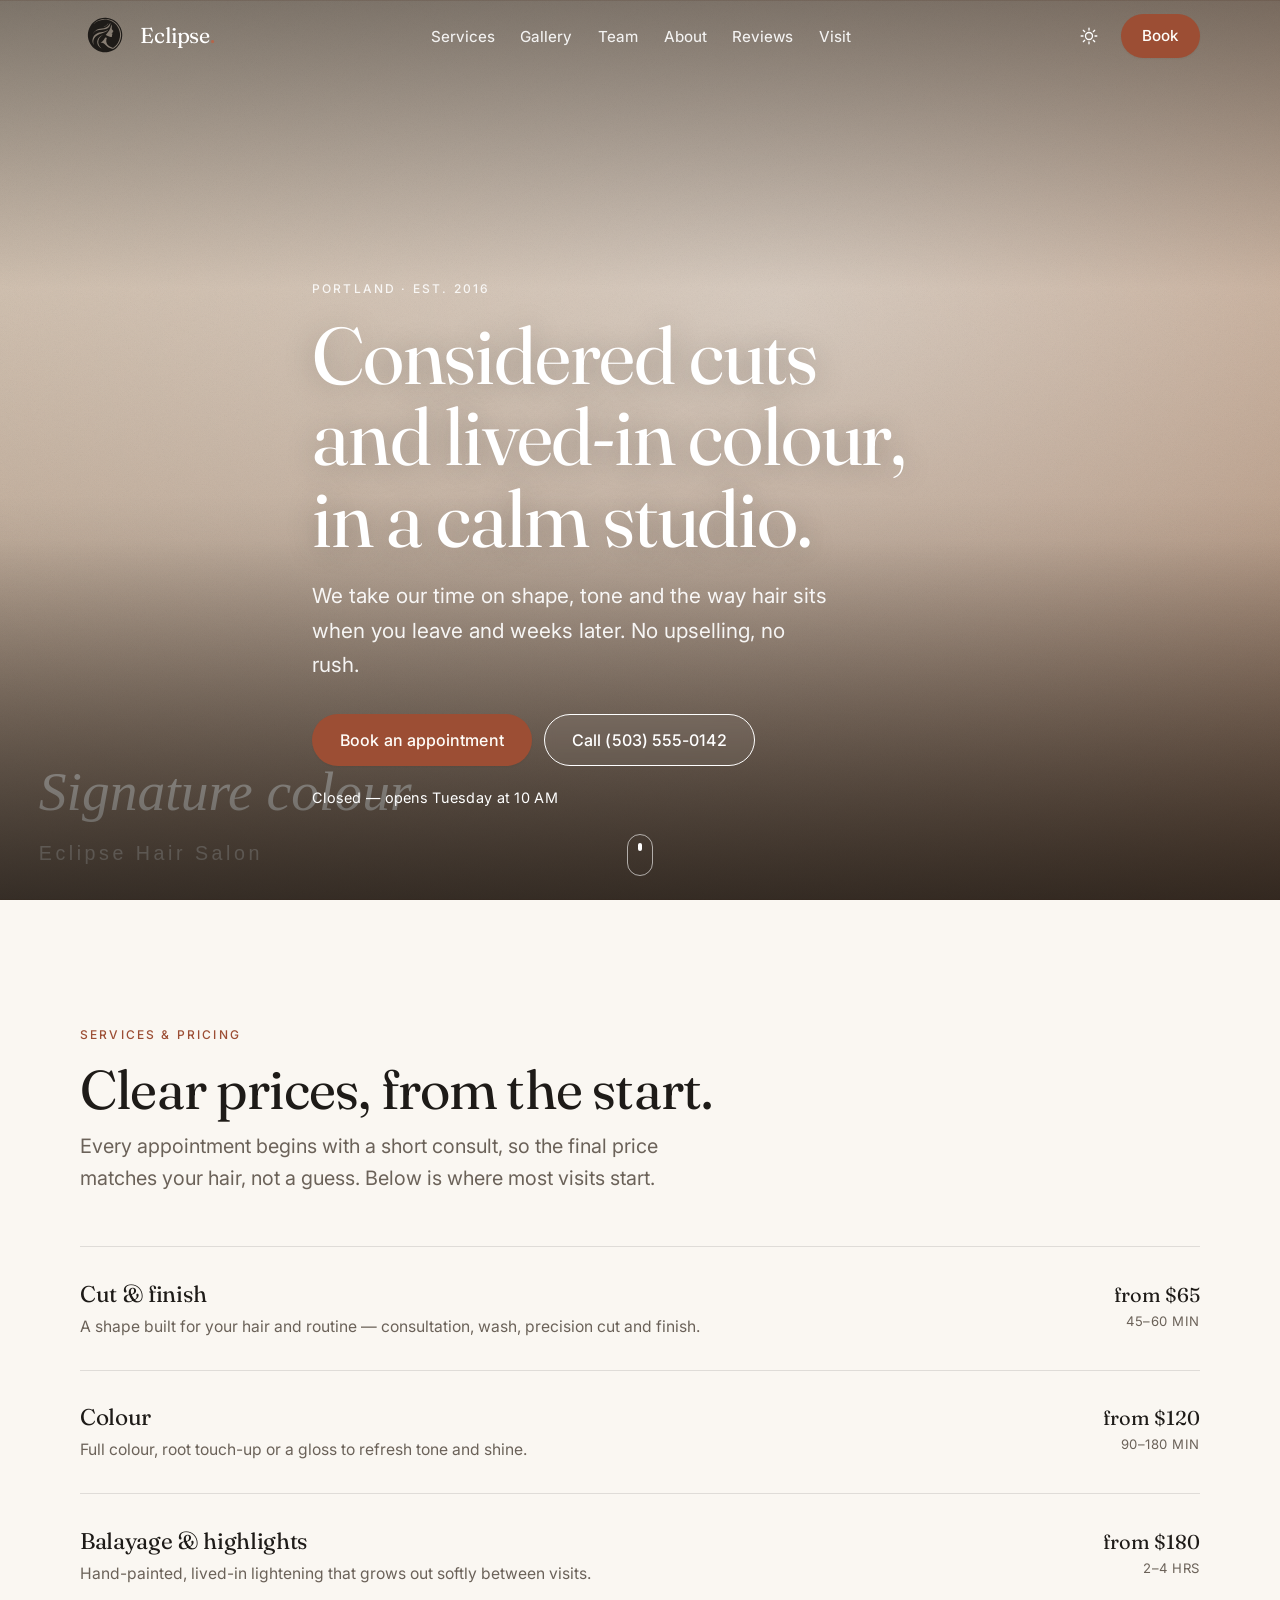
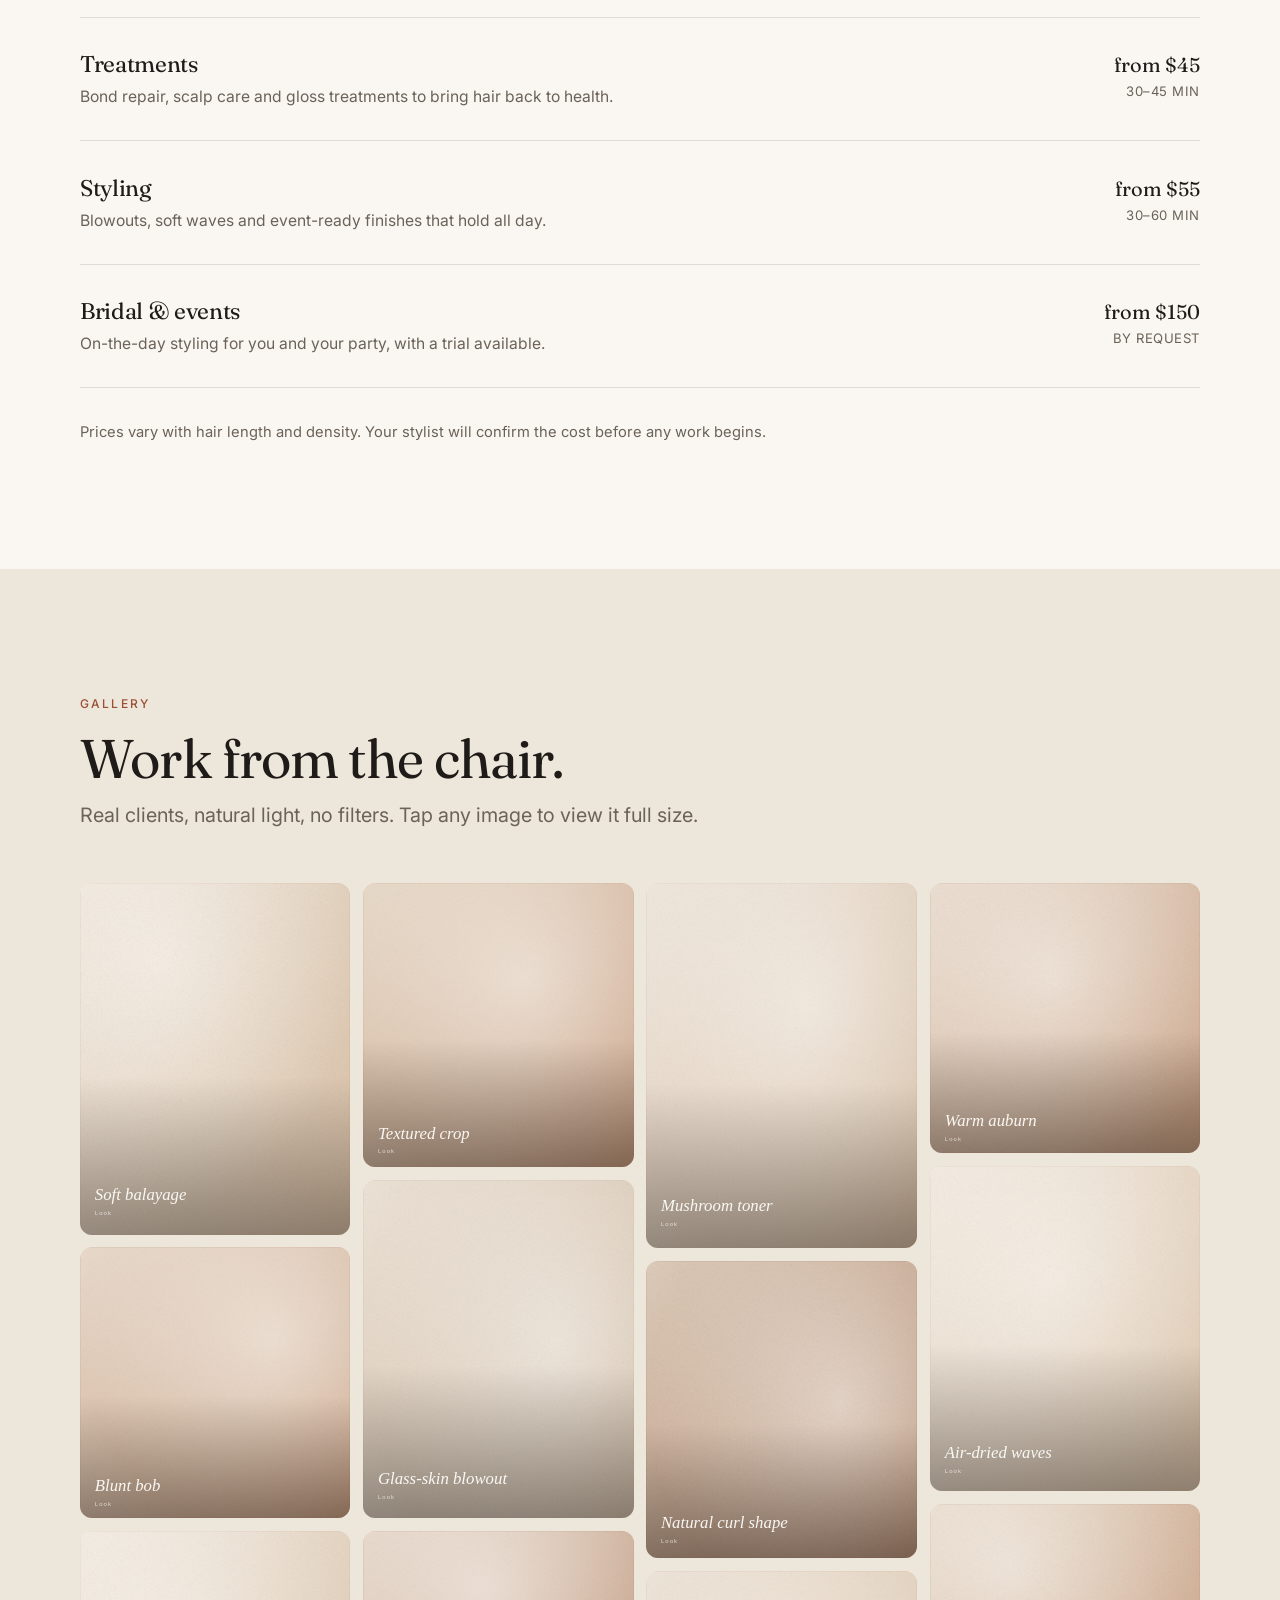
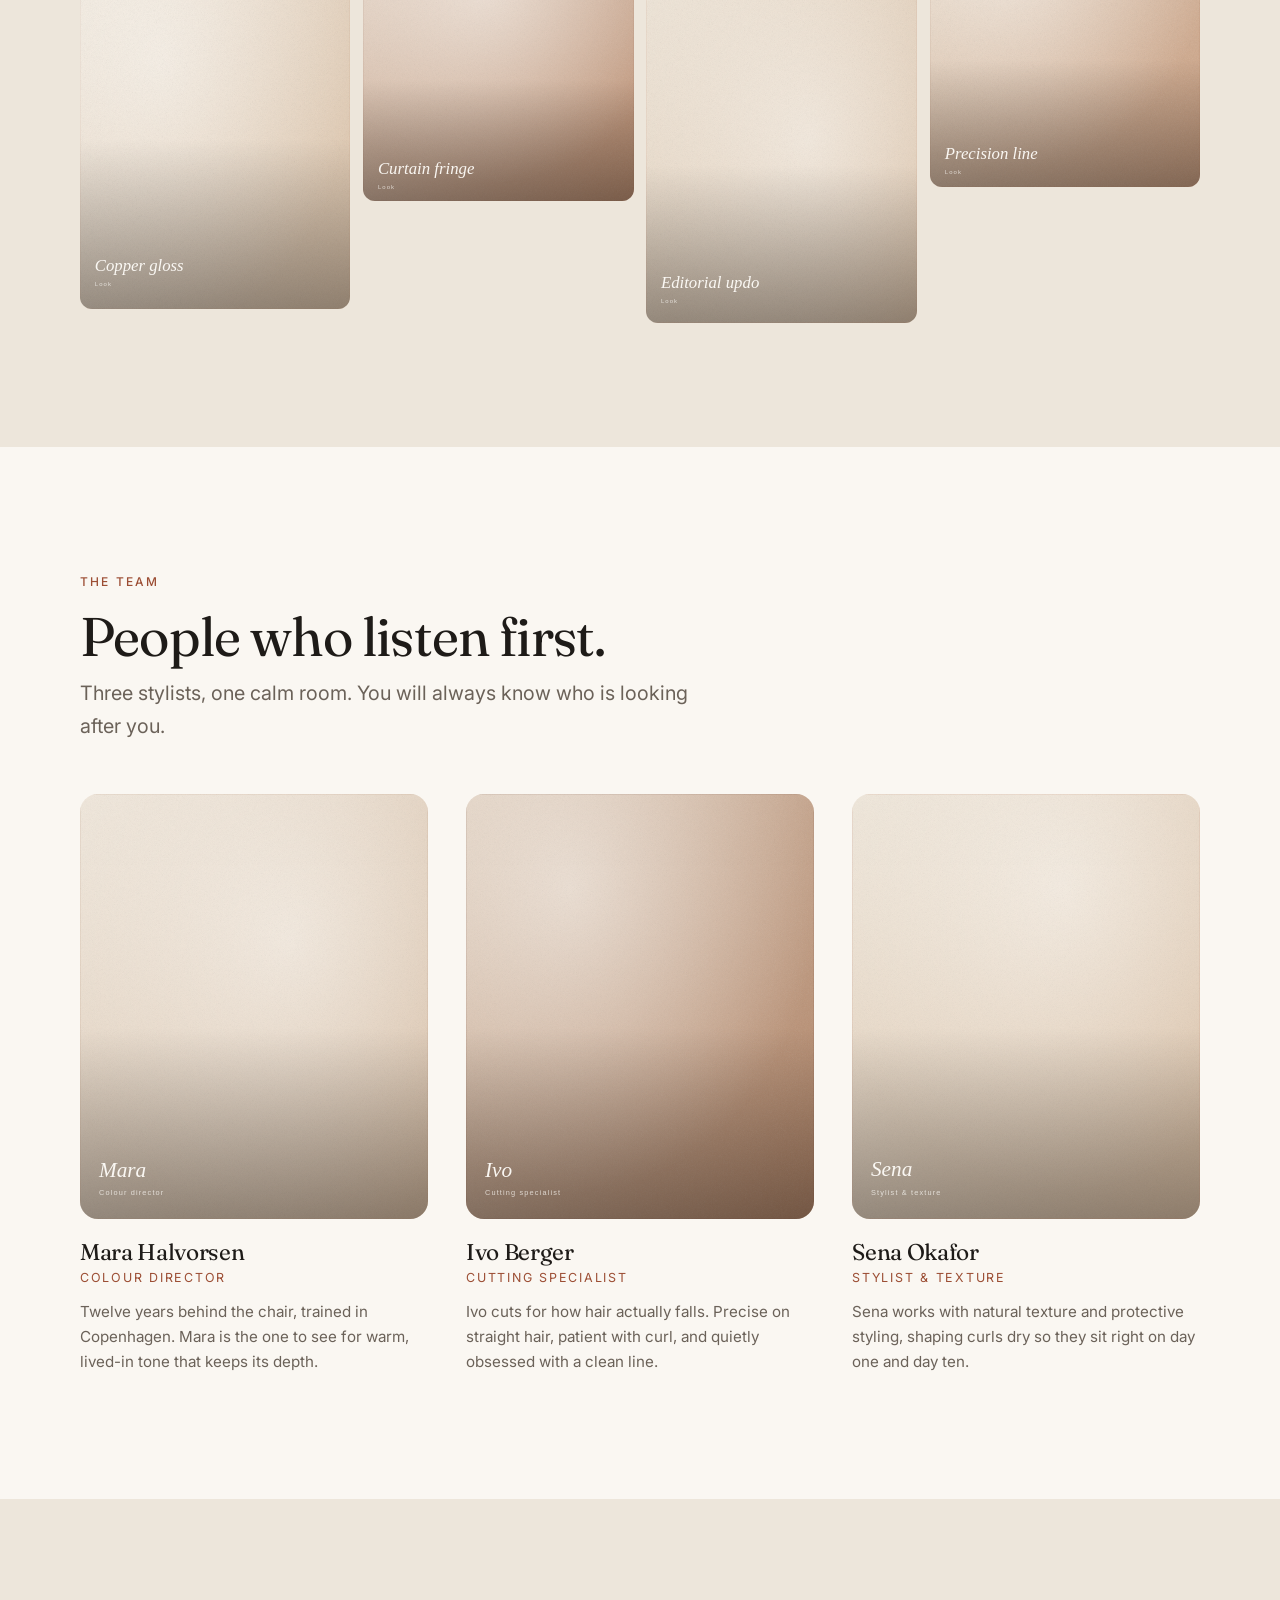
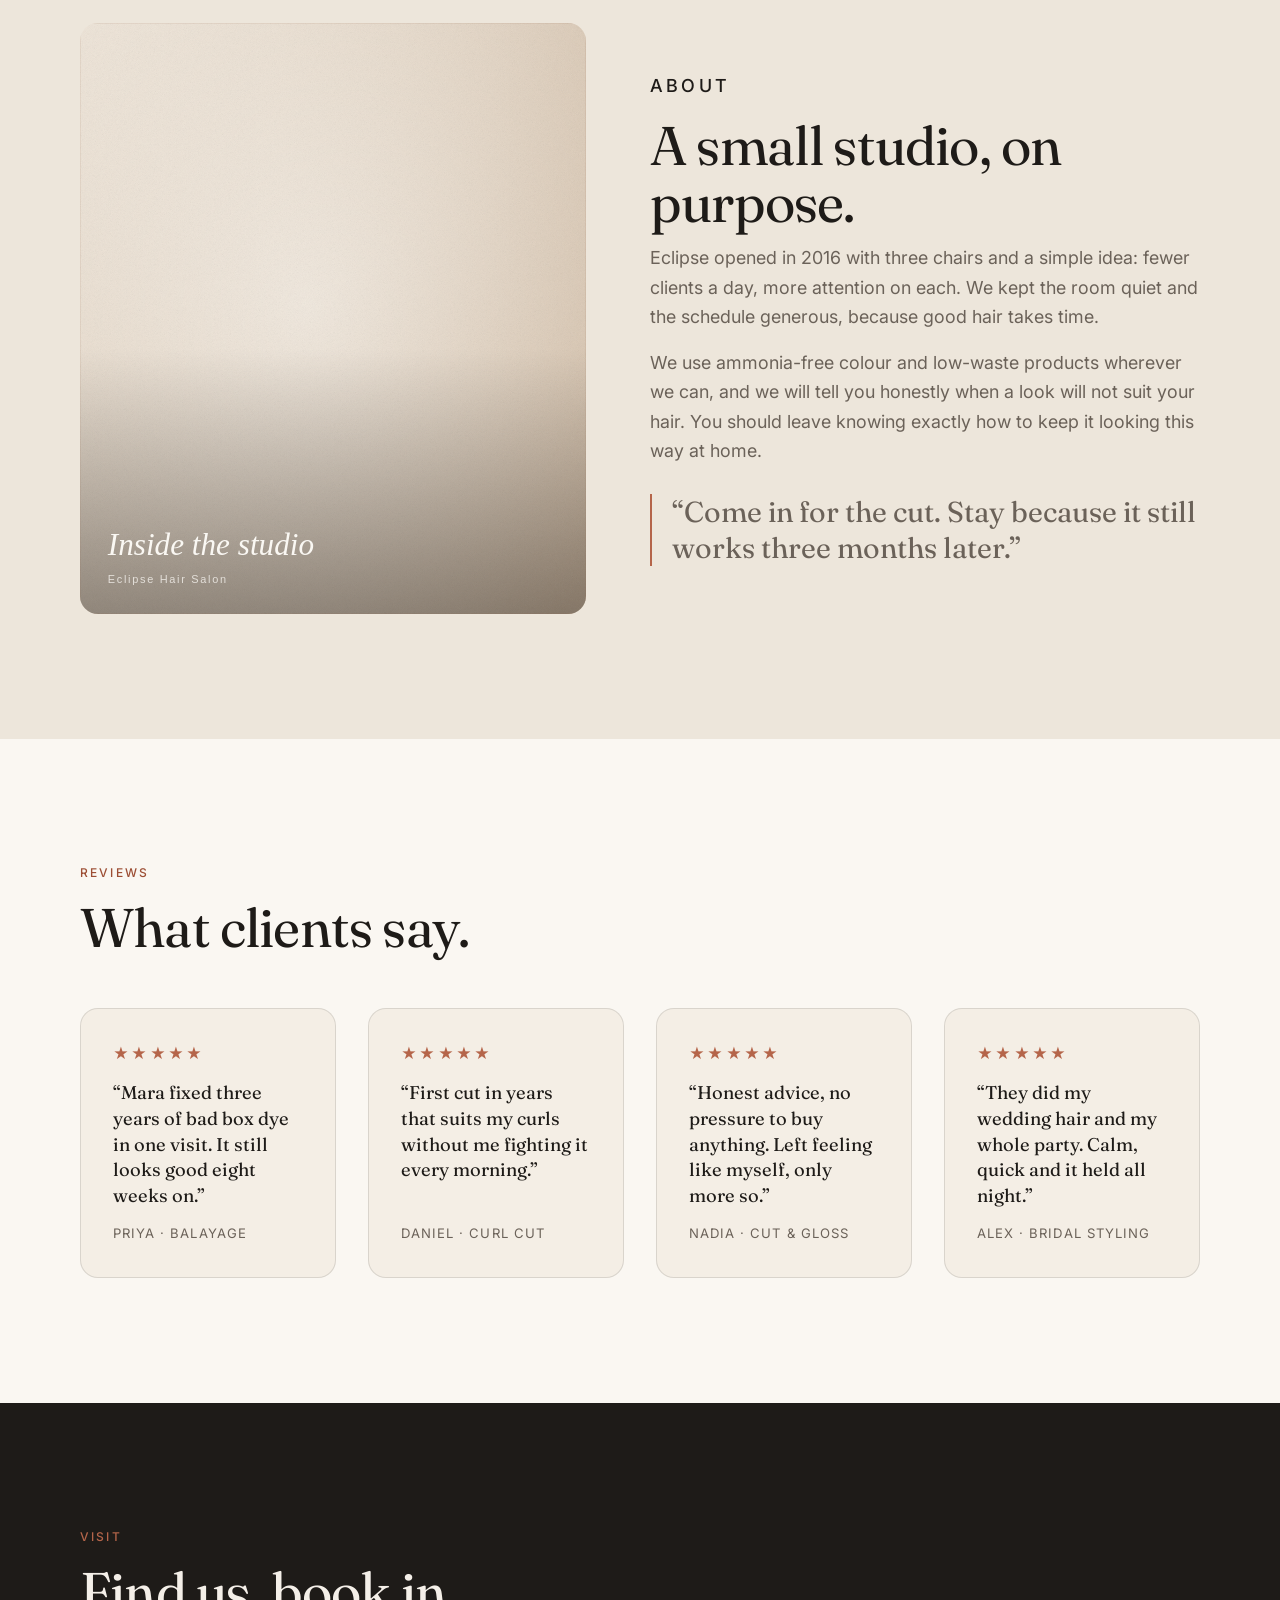
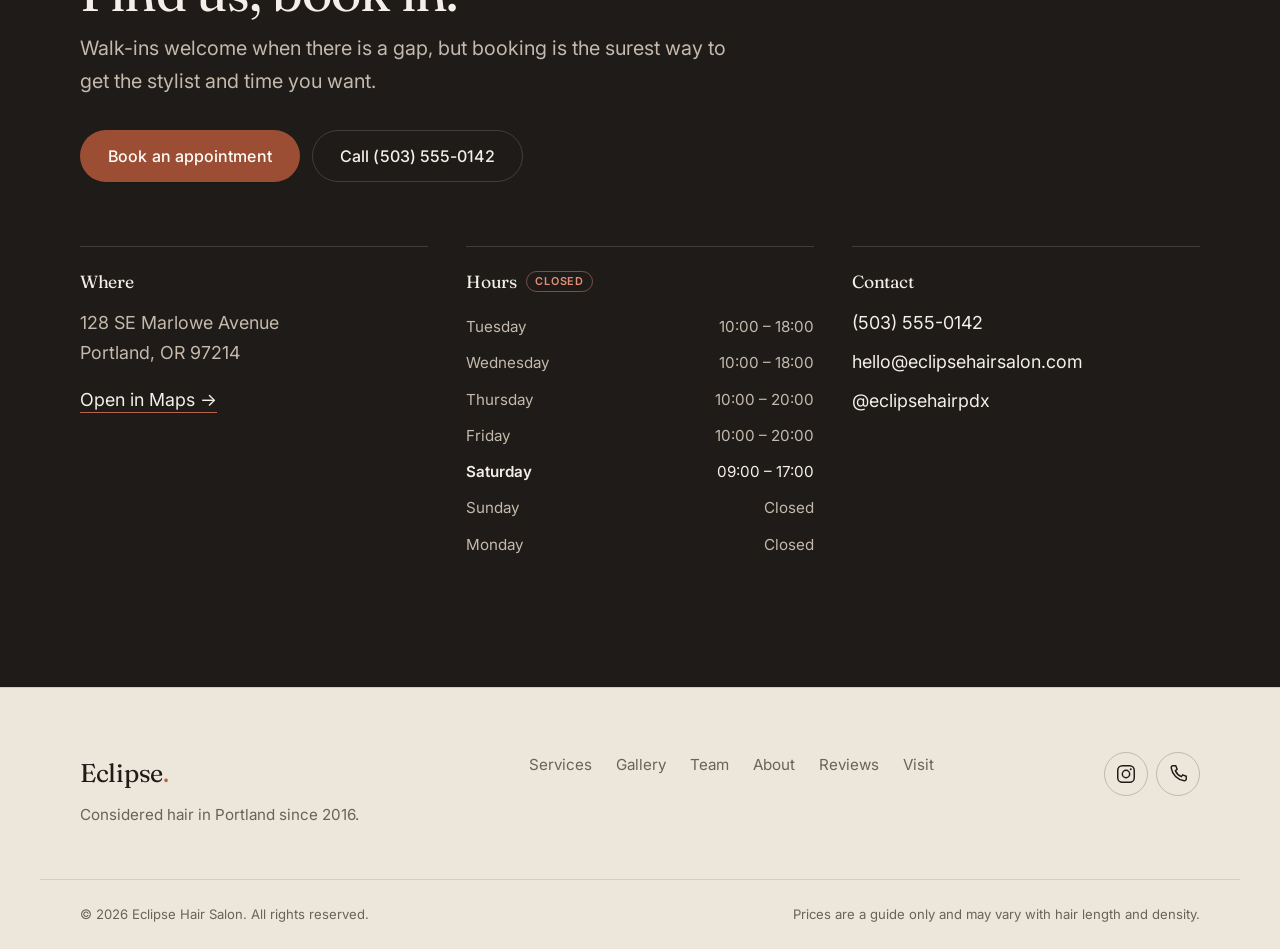
==== commit 1c9ddab3: "mobile nav fix and logo test" ====
--- a/index.html
+++ b/index.html
@@ -2,7 +2,7 @@
 <html lang="en">
 <head>
   <meta charset="utf-8">
-  <meta name="viewport" content="width=device-width, initial-scale=1">
+  <meta name="viewport" content="width=device-width, initial-scale=1, viewport-fit=cover">
   <title>Eclipse Hair Salon — Considered cuts &amp; lived-in colour in Portland</title>
   <meta name="description" content="Eclipse is a calm Portland hair studio for considered cuts, lived-in colour and balayage. Book online or call (503) 555-0142. Open Tuesday to Saturday.">
   <meta name="theme-color" content="#FAF7F2" media="(prefers-color-scheme: light)">
@@ -77,15 +77,158 @@
   <header class="site-header" id="site-header">
     <div class="wrap header-inner">
       <a class="brand" href="#top" aria-label="Eclipse Hair Salon — home">
-        <span class="brand-mark" aria-hidden="true">e</span>
+        <!-- <span class="brand-mark" aria-hidden="true">e</span> -->
+        <span class="brand-mark" aria-hidden="true">
+          <svg version="1.1" id="logosvg" xmlns="http://www.w3.org/2000/svg" xmlns:xlink="http://www.w3.org/1999/xlink" x="0px" y="0px" viewBox="0 0 1024 1024" enable-background="new 0 0 1024 1024" xml:space="preserve">
+            <path opacity="1.000000" stroke="none" d="
+            M865.292664,519.990845 
+              C864.600464,566.343506 854.932373,610.343567 836.922119,652.397949 
+              C817.464478,697.831909 789.734680,737.670593 753.401855,771.308167 
+              C731.315613,791.755981 707.316772,809.657898 680.698425,823.865295 
+              C648.462097,841.071228 614.438477,853.452271 578.533203,860.208435 
+              C542.313599,867.023865 505.885437,868.076660 469.180817,863.668457 
+              C442.378052,860.449463 416.475403,853.818542 391.271973,844.731506 
+              C367.596741,836.195374 345.225342,824.671509 323.879486,811.157593 
+              C297.509491,794.462952 274.029755,774.428955 252.996063,751.477966 
+              C236.404984,733.374512 221.961349,713.675781 209.491776,692.487793 
+              C192.227005,663.151978 179.741760,631.937195 171.284531,598.998779 
+              C162.600662,565.177612 159.307175,530.806213 160.953278,496.038025 
+              C162.294357,467.712006 167.201340,439.918854 175.263641,412.632874 
+              C184.246887,382.230042 196.973358,353.544250 213.668320,326.708038 
+              C229.380081,301.452148 247.994537,278.417633 269.513855,257.775146 
+              C286.039764,241.922623 303.832611,227.680298 323.171387,215.456390 
+              C349.167786,199.024246 376.654022,185.823181 406.055786,176.383301 
+              C444.370239,164.081848 483.549438,158.734512 523.627441,159.797424 
+              C554.209839,160.608521 584.138672,165.588455 613.591003,174.187469 
+              C632.226746,179.628418 650.253601,186.500549 667.589844,194.916504 
+              C688.730042,205.179153 708.782471,217.489365 727.312744,232.086990 
+              C752.423218,251.868271 775.039795,274.176727 794.234009,299.756439 
+              C807.948059,318.032806 819.731323,337.507629 829.639832,358.200073 
+              C840.476135,380.830170 849.173584,404.155060 855.206116,428.454712 
+              C860.385742,449.318878 863.688110,470.472534 864.539673,492.035492 
+              C864.901245,501.189911 865.259521,510.333618 865.292664,519.990845 
+            M542.369202,666.937805 
+              C539.039001,654.022156 536.802979,641.080688 537.511597,627.551636 
+              C538.502930,608.624634 543.007385,590.770630 551.077087,573.726135 
+              C553.363770,568.896240 552.929443,567.880249 547.708679,567.338196 
+              C538.760864,566.409180 529.750793,565.525146 521.184631,562.824524 
+              C516.330139,561.294067 514.486816,562.622803 512.565063,566.898376 
+              C504.122345,585.682068 493.072876,602.898499 480.023682,618.806152 
+              C465.449860,636.572571 448.298981,651.533691 429.468323,664.624329 
+              C427.442719,666.032471 425.778473,667.729736 424.781433,670.880737 
+              C434.705261,670.399170 443.980835,670.641113 453.194366,672.178955 
+              C474.414429,675.721008 492.214874,686.066345 508.355560,699.716309 
+              C523.884644,712.849182 537.454346,728.059631 552.797729,741.425293 
+              C582.753967,767.520325 616.627319,785.163757 656.118347,791.413147 
+              C668.423279,793.360413 680.110107,792.728088 691.451355,786.492126 
+              C705.101868,778.986328 717.784668,770.202148 729.596008,760.156494 
+              C764.924683,730.108765 791.839783,693.569397 811.385315,651.695801 
+              C829.540894,612.800232 839.380737,571.622009 841.486206,528.794128 
+              C842.813965,501.785095 840.616760,474.863800 835.127808,448.339264 
+              C822.957520,389.527100 797.279419,337.407227 757.319458,292.418182 
+              C741.215637,274.287689 723.385620,258.059998 703.590454,244.105286 
+              C680.919678,228.123352 656.721252,214.987396 630.661011,205.156708 
+              C596.683960,192.339554 561.721375,185.168915 525.427795,184.186874 
+              C499.683380,183.490265 474.326935,185.875214 448.986938,190.732162 
+              C425.893372,195.158554 403.837067,202.395645 382.512146,211.806580 
+              C353.717651,224.513962 327.366547,241.366043 303.444580,261.886993 
+              C299.532806,265.242615 295.640381,268.746338 292.395294,272.717865 
+              C289.231628,276.589752 284.491943,278.952515 281.401489,284.647522 
+              C308.157074,261.111664 336.113098,241.679855 367.322937,227.217224 
+              C403.642090,210.386932 441.788330,200.659744 481.738342,197.552063 
+              C512.223206,195.180710 542.313171,197.663589 572.113647,203.766541 
+              C591.224426,207.680313 609.614380,214.081497 627.620972,221.721420 
+              C662.524963,236.530609 693.534119,256.997284 721.066589,283.075317 
+              C739.801514,300.820557 756.186279,320.325348 770.115784,342.023529 
+              C796.947510,383.819519 812.845398,429.467773 818.425781,478.701874 
+              C821.514648,505.954437 820.784119,533.132935 816.560913,560.336731 
+              C810.825623,597.280334 798.993408,632.028931 781.266846,664.823120 
+              C767.715149,689.893738 750.652832,712.349426 730.508362,732.543335 
+              C715.732483,747.355591 699.486938,760.212219 681.902039,771.486450 
+              C676.987183,774.637573 672.072937,774.731995 666.622314,773.545166 
+              C642.712280,768.338867 620.770813,758.729065 600.699768,744.752380 
+              C572.917053,725.405579 552.554565,700.487610 542.369202,666.937805 
+            M647.829407,487.458679 
+              C653.237061,483.574005 658.484680,479.435608 664.106689,475.890808 
+              C668.074951,473.388794 669.355652,471.432861 666.324463,466.954620 
+              C661.481079,459.799225 663.067139,453.405548 670.054565,448.413208 
+              C673.167786,446.188904 676.477539,444.240875 679.608765,442.040375 
+              C686.523315,437.180969 687.099487,432.013428 680.709473,426.628571 
+              C673.106567,420.221588 666.901001,412.616760 661.043762,404.757843 
+              C651.418945,391.843994 646.312622,377.670441 650.611145,361.252014 
+              C652.083801,355.626892 652.924988,349.862579 652.737610,343.969788 
+              C652.267456,329.180847 649.243652,314.940369 643.850342,301.189728 
+              C643.354675,299.925995 643.213196,298.134979 641.578369,298.192291 
+              C627.085205,382.221313 587.169678,452.117004 525.808044,510.290649 
+              C526.524048,511.685974 527.775696,512.195984 528.947144,512.824585 
+              C554.997375,526.802917 582.105896,538.205200 610.634460,546.064880 
+              C620.714844,548.842102 630.698181,552.241699 641.435120,551.693481 
+              C651.894592,551.159546 658.683167,543.636169 657.822571,533.249573 
+              C657.406982,528.233887 655.884766,523.464600 654.589783,518.654419 
+              C653.710266,515.387634 653.868713,512.260925 655.764954,509.563568 
+              C657.073242,507.702393 659.060974,506.316040 660.757751,504.731140 
+              C665.671814,500.141052 664.571472,495.319702 658.146790,493.183563 
+              C655.728333,492.379425 653.243835,492.390259 650.745117,492.274048 
+              C648.858643,492.186340 646.711731,492.936951 645.229492,491.121918 
+              C644.964294,489.386292 646.137695,488.653839 647.829407,487.458679 
+            M289.324982,581.925415 
+              C303.759705,556.322327 323.642334,535.931824 348.075836,519.701904 
+              C376.110870,501.079681 407.839813,491.517609 439.498138,481.739838 
+              C466.697754,473.339111 493.934998,465.123810 519.330139,451.855408 
+              C538.545837,441.815613 555.699829,429.122498 570.682739,413.483582 
+              C572.165527,411.935883 574.157349,410.526428 574.160156,407.851257 
+              C571.870789,407.845062 570.750122,409.196503 569.452209,410.185638 
+              C546.115356,427.971039 519.414795,438.311432 491.291565,445.491455 
+              C469.651245,451.016388 447.506958,453.810364 425.526001,457.460358 
+              C401.521179,461.446472 377.758942,466.064697 355.345764,476.146698 
+              C319.354218,492.336578 290.982239,516.710938 273.217316,552.331543 
+              C247.309326,604.279724 248.519409,655.816589 276.562439,706.679138 
+              C277.558990,708.486633 278.473999,710.439819 281.080261,711.423401 
+              C281.001068,710.156677 281.053467,709.330505 280.877686,708.556152 
+              C280.584381,707.264038 280.223999,705.975281 279.755249,704.736816 
+              C274.285828,690.284973 271.548737,675.314270 270.885712,659.896240 
+              C269.704041,632.419434 276.182770,606.770630 289.324982,581.925415 
+            M345.841064,422.200562 
+              C374.745178,410.499268 405.178772,406.135590 435.968353,403.830566 
+              C458.873260,402.115875 481.813934,400.910065 504.462830,396.789825 
+              C541.342102,390.080841 573.459534,374.969391 597.005493,344.568207 
+              C614.872620,321.499176 623.042480,295.435486 621.632446,266.337708 
+              C621.515869,263.932922 621.313232,261.448029 619.153564,259.625458 
+              C618.553650,260.143799 618.024170,260.386139 617.862915,260.779510 
+              C617.296692,262.160522 616.792908,263.574951 616.379700,265.009613 
+              C612.992737,276.768036 608.255615,287.970612 601.398010,298.094574 
+              C583.527466,324.477051 559.343872,343.250336 530.272949,355.869171 
+              C503.031281,367.694031 474.169312,373.476013 445.073181,378.332825 
+              C418.664185,382.741119 392.134247,386.575348 366.924469,396.283020 
+              C349.573669,402.964355 333.092499,411.265228 318.358521,422.626404 
+              C300.833282,436.139862 285.471710,451.771454 274.220825,471.040527 
+              C270.730347,477.018555 266.441071,482.681335 265.411957,489.981323 
+              C285.530701,459.705536 311.625824,436.723236 345.841064,422.200562 
+            M460.071106,516.557190 
+              C464.000977,513.768311 467.930847,510.979431 472.921783,507.437561 
+              C468.860535,507.682068 466.675751,508.923096 464.479462,510.005615 
+              C445.179230,519.518250 426.734467,530.261353 410.099854,544.169556 
+              C388.033936,562.618774 371.041870,584.549744 360.925018,611.538940 
+              C350.275055,639.950378 349.151489,668.773560 359.002014,697.581177 
+              C371.373199,733.760376 395.234161,760.709778 427.453217,780.639832 
+              C431.990631,783.446594 436.641754,786.074158 441.832062,787.603455 
+              C439.398315,785.018127 436.868256,782.622559 434.214752,780.372681 
+              C411.137939,760.806702 393.810883,736.961609 383.127258,708.749146 
+              C372.137573,679.728516 369.978180,650.047852 378.461487,619.664429 
+              C386.247040,591.780090 401.147919,568.346558 420.931549,547.801758 
+              C432.395569,535.896667 445.850952,526.270691 460.071106,516.557190 
+            M562.285217,299.786133 
+              C571.610352,289.543701 578.144287,277.753967 581.960510,264.238464 
+              C557.235901,304.355957 520.813843,329.131714 477.810059,345.530487 
+              C509.827087,337.943787 538.933655,324.949005 562.285217,299.786133 
+            z"></path>
+            </svg>
+          </span>
         <span class="brand-name">Eclipse<span class="brand-dot" aria-hidden="true">.</span></span>
       </a>
 
-      <button class="icon-btn menu-toggle" id="menu-toggle" aria-expanded="false" aria-controls="primary-nav">
-        <span class="sr-only">Menu</span>
-        <svg viewBox="0 0 24 24" width="22" height="22" aria-hidden="true"><path d="M3 6h18M3 12h18M3 18h18" fill="none" stroke="currentColor" stroke-width="1.6" stroke-linecap="round"/></svg>
-      </button>
-
+      
+      
       <nav class="nav" id="primary-nav" aria-label="Primary">
         <ul class="nav-list">
           <li><a href="#services">Services</a></li>
@@ -103,11 +246,14 @@
           <a class="btn btn-primary" href="https://www.fresha.com/" data-booking>Book now</a>
         </div>
       </nav>
-
       <div class="header-actions">
         <button class="icon-btn theme-toggle" id="theme-toggle" aria-label="Switch colour theme">
           <svg class="i-sun" viewBox="0 0 24 24" width="20" height="20" aria-hidden="true"><circle cx="12" cy="12" r="4.2" fill="none" stroke="currentColor" stroke-width="1.6"/><path d="M12 2.6v2.2M12 19.2v2.2M2.6 12h2.2M19.2 12h2.2M5.2 5.2l1.6 1.6M17.2 17.2l1.6 1.6M18.8 5.2l-1.6 1.6M6.8 17.2l-1.6 1.6" stroke="currentColor" stroke-width="1.6" stroke-linecap="round"/></svg>
           <svg class="i-moon" viewBox="0 0 24 24" width="20" height="20" aria-hidden="true"><path d="M20 14.5A8 8 0 1 1 9.5 4a6.5 6.5 0 0 0 10.5 10.5Z" fill="none" stroke="currentColor" stroke-width="1.6" stroke-linejoin="round"/></svg>
+        </button>
+        <button class="icon-btn menu-toggle" id="menu-toggle" aria-expanded="false" aria-controls="primary-nav">
+          <span class="sr-only">Menu</span>
+          <svg viewBox="0 0 24 24" width="22" height="22" aria-hidden="true"><path d="M3 6h18M3 12h18M3 18h18" fill="none" stroke="currentColor" stroke-width="1.6" stroke-linecap="round"/></svg>
         </button>
         <a class="btn btn-primary header-book" href="https://www.fresha.com/" data-booking>Book</a>
       </div>
--- a/css/style.css
+++ b/css/style.css
@@ -90,8 +90,10 @@
   -webkit-font-smoothing: antialiased;
   text-rendering: optimizeLegibility;
   overflow-x: hidden;
+  -webkit-tap-highlight-color: transparent;
 }
 img { max-width: 100%; height: auto; display: block; }
+a, button, .tile { touch-action: manipulation; }
 a { color: var(--accent-ink); text-decoration: none; }
 a:hover { text-decoration: underline; text-underline-offset: 3px; }
 button { font: inherit; color: inherit; }
@@ -159,9 +161,10 @@
 .brand-mark {
   display: grid;
   place-items: center;
-  width: 34px; height: 34px;
+  /* width: 34px; height: 34px; */
+  width: 50px; height: 50px;
   border-radius: 50%;
-  background: var(--accent-ink);
+  /* background: var(--accent-ink); */
   color: var(--on-accent);
   font-family: var(--font-serif);
   font-size: 1.25rem;
@@ -169,6 +172,9 @@
   line-height: 1;
   padding-bottom: 2px;
 }
+#logosvg path { fill: var(--text); }
+  /* background: var(--accent-ink); */
+
 .brand-name { font-family: var(--font-serif); font-size: 1.35rem; letter-spacing: -0.01em; }
 .brand-dot { color: var(--accent); }
 .brand-name-lg { font-size: 1.6rem; }
@@ -221,6 +227,7 @@
   :root:not([data-theme="light"]) .theme-toggle .i-moon { display: block; }
 }
 .menu-toggle { display: none; }
+body.nav-open { overflow: hidden; }
 
 /* Hero */
 .hero {
@@ -380,6 +387,7 @@
     padding: clamp(1.5rem, 5vw, 2.5rem) var(--gutter) 3rem;
     background: var(--bg); color: var(--text);
     overflow-y: auto;
+    min-height: calc(100vh - var(--header-h));
     opacity: 0; visibility: hidden; transform: translateY(-10px);
     transition: opacity 0.25s var(--ease), transform 0.25s var(--ease), visibility 0.25s;
   }
@@ -395,16 +403,17 @@
   .visit-grid { grid-template-columns: 1fr; }
   .service { flex-direction: column; gap: 0.5rem; }
   .service-meta { flex-direction: row; align-items: baseline; gap: 1rem; }
+  .hero-inner { padding-bottom: calc(6.5rem + env(safe-area-inset-bottom, 0px)); }
   .mobile-bar {
     display: grid; grid-template-columns: 1fr auto; gap: 0.6rem;
     position: fixed; left: 0; right: 0; bottom: 0; z-index: 90;
-    padding: 0.65rem var(--gutter) calc(0.65rem + env(safe-area-inset-bottom, 0));
+    padding: 0.65rem var(--gutter) calc(0.65rem + env(safe-area-inset-bottom, 0px));
     background: rgba(250, 247, 242, 0.92);
     backdrop-filter: saturate(150%) blur(12px);
     -webkit-backdrop-filter: saturate(150%) blur(12px);
     border-top: 1px solid var(--border);
   }
-  body { padding-bottom: 76px; }
+  body { padding-bottom: calc(76px + env(safe-area-inset-bottom, 0px)); }
   .scroll-cue { display: none; }
 }
 @media (max-width: 720px) and (prefers-color-scheme: dark) {
@@ -412,6 +421,21 @@
 }
 @media (max-width: 720px) {
   :root[data-theme="dark"] .mobile-bar { background: rgba(30, 27, 24, 0.92); }
+}
+@media (max-width: 640px) {
+  .reviews { grid-template-columns: 1fr; }
+  .hero-cta, .visit-cta { flex-direction: column; align-items: stretch; }
+  .hero-cta .btn, .visit-cta .btn { width: 100%; }
+  .lb-stage img { max-height: 60vh; }
+}
+@media (max-width: 420px) {
+  :root { --gutter: 1.15rem; }
+  h1 { font-size: clamp(2.15rem, 1.4rem + 7vw, 2.75rem); }
+  h2 { font-size: clamp(1.7rem, 1.2rem + 5vw, 2.1rem); }
+  .gallery { column-gap: 0.5rem; }
+  .tile { margin-bottom: 0.5rem; border-radius: 8px; }
+  .footer-nav { gap: 0.5rem 1.25rem; }
+  .footer-nav a, .contact-list a { padding-block: 0.35rem; }
 }
 
 /* 10. Motion & print preferences ----------------------------------- */
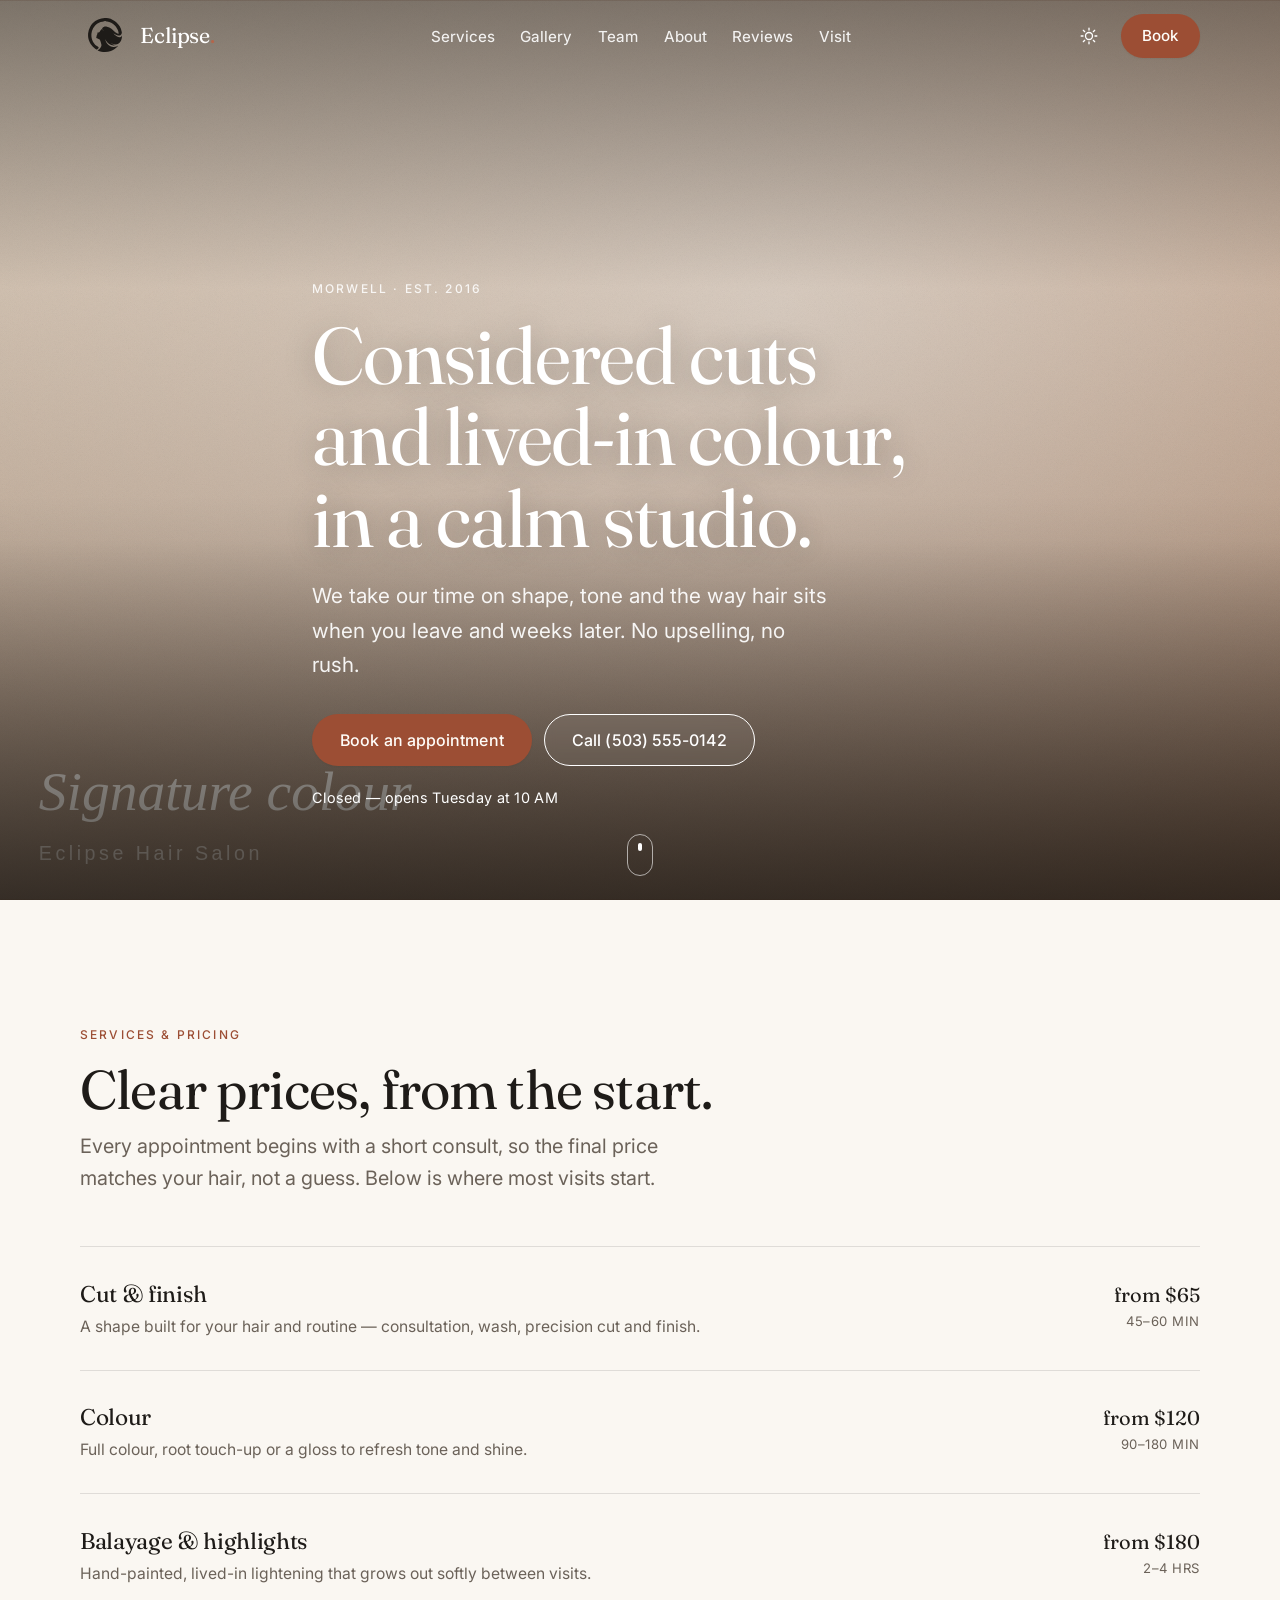
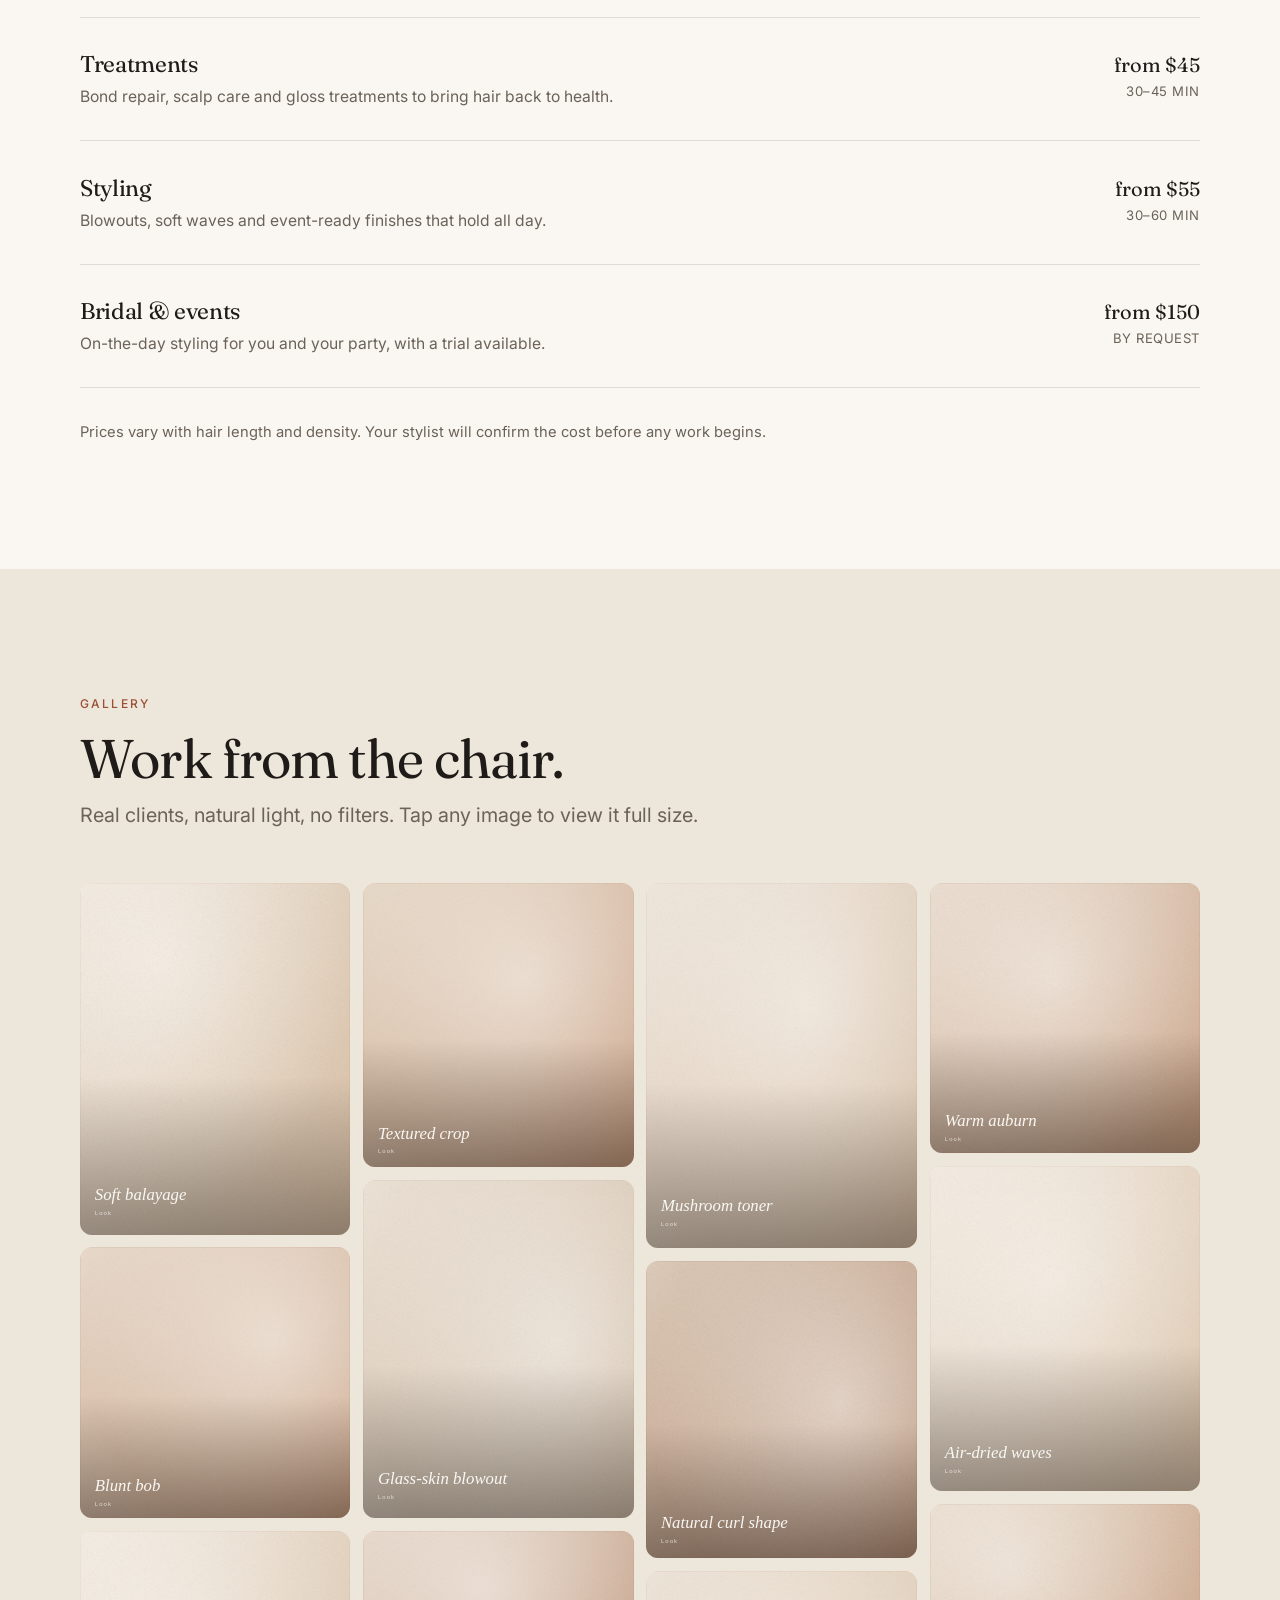
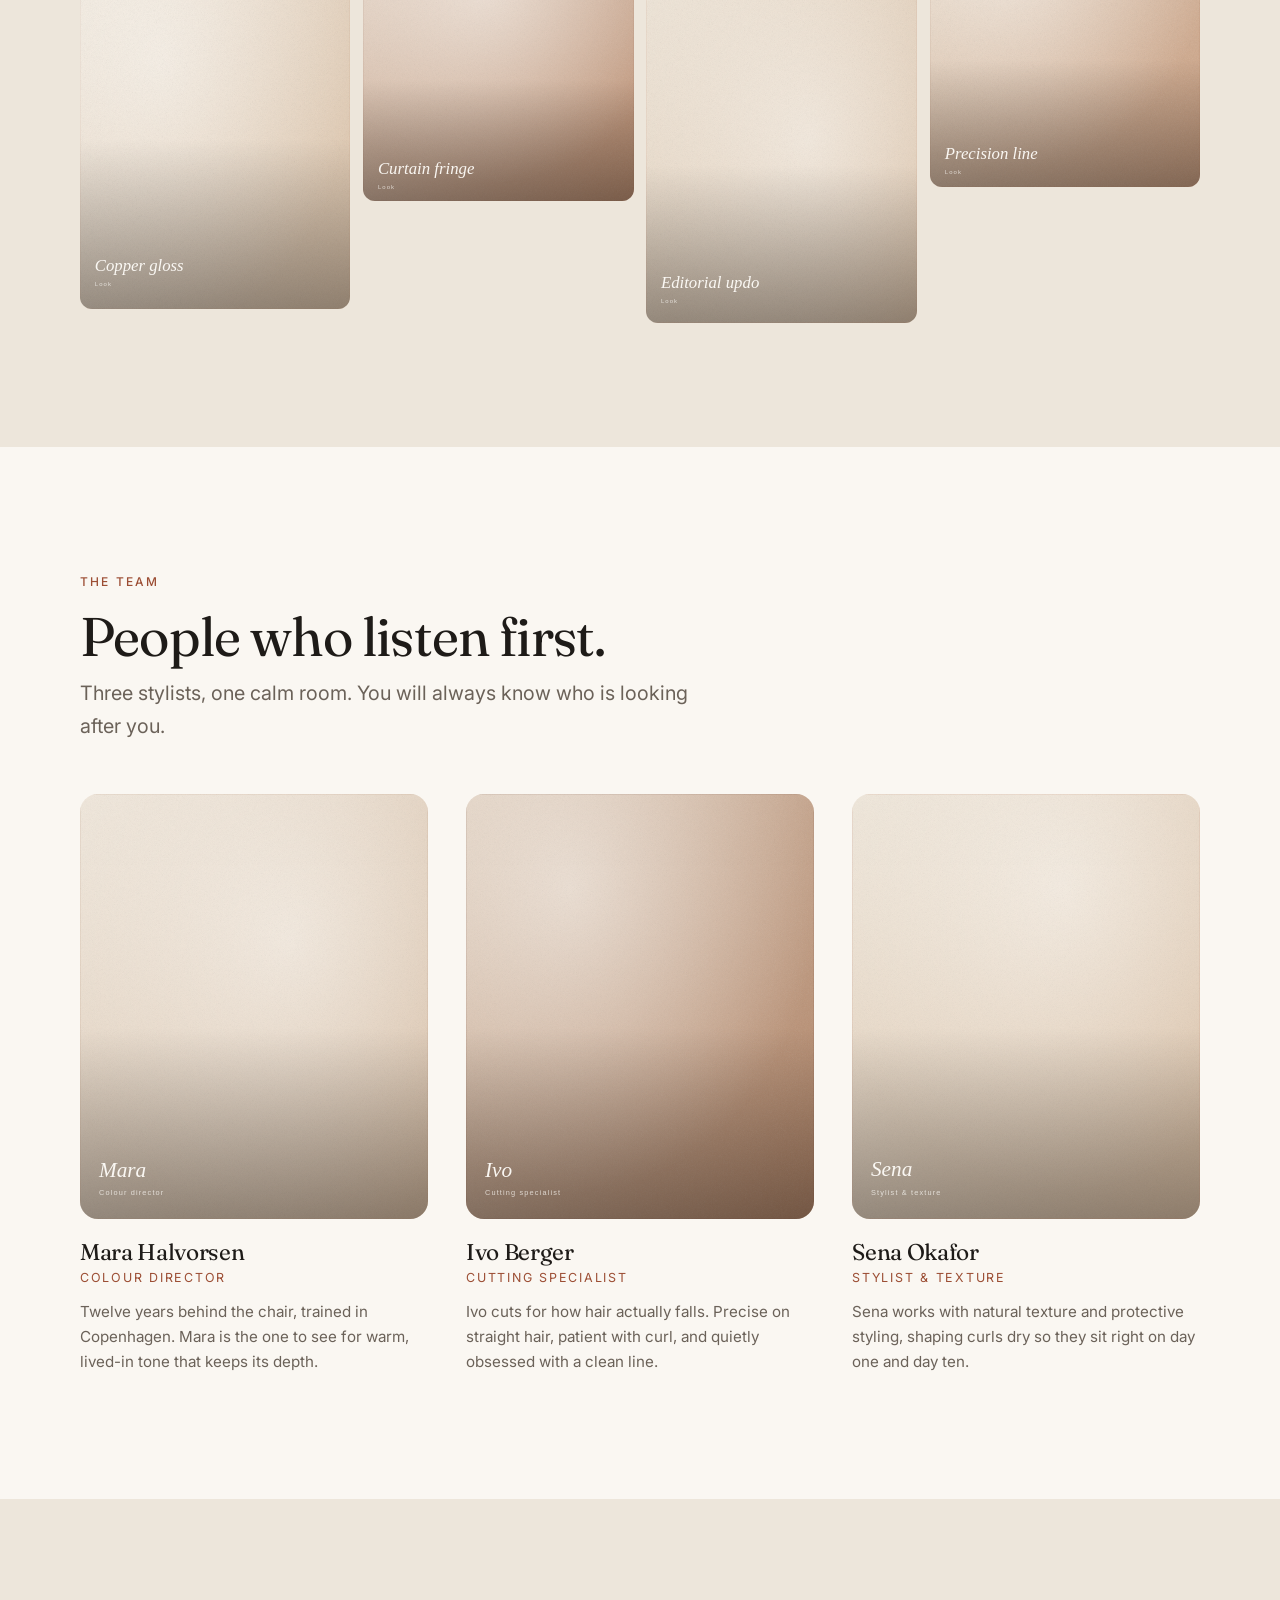
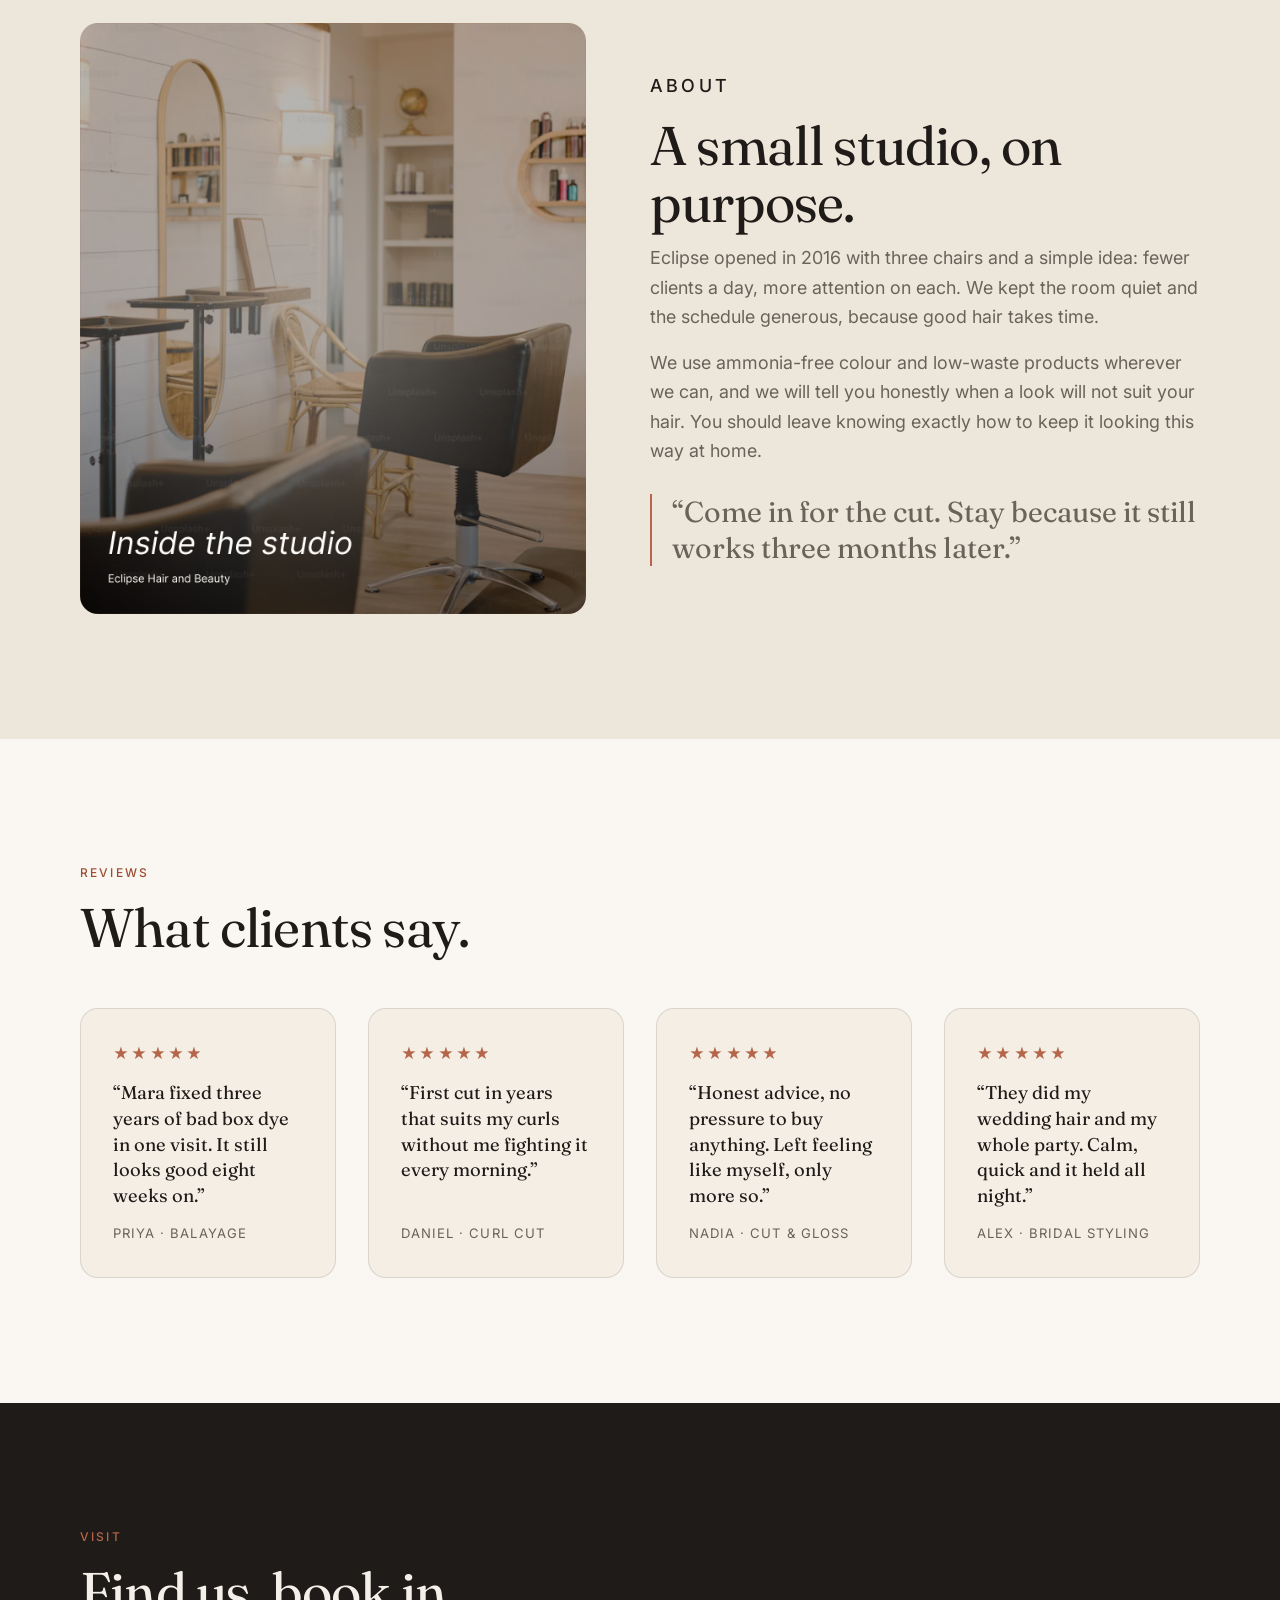
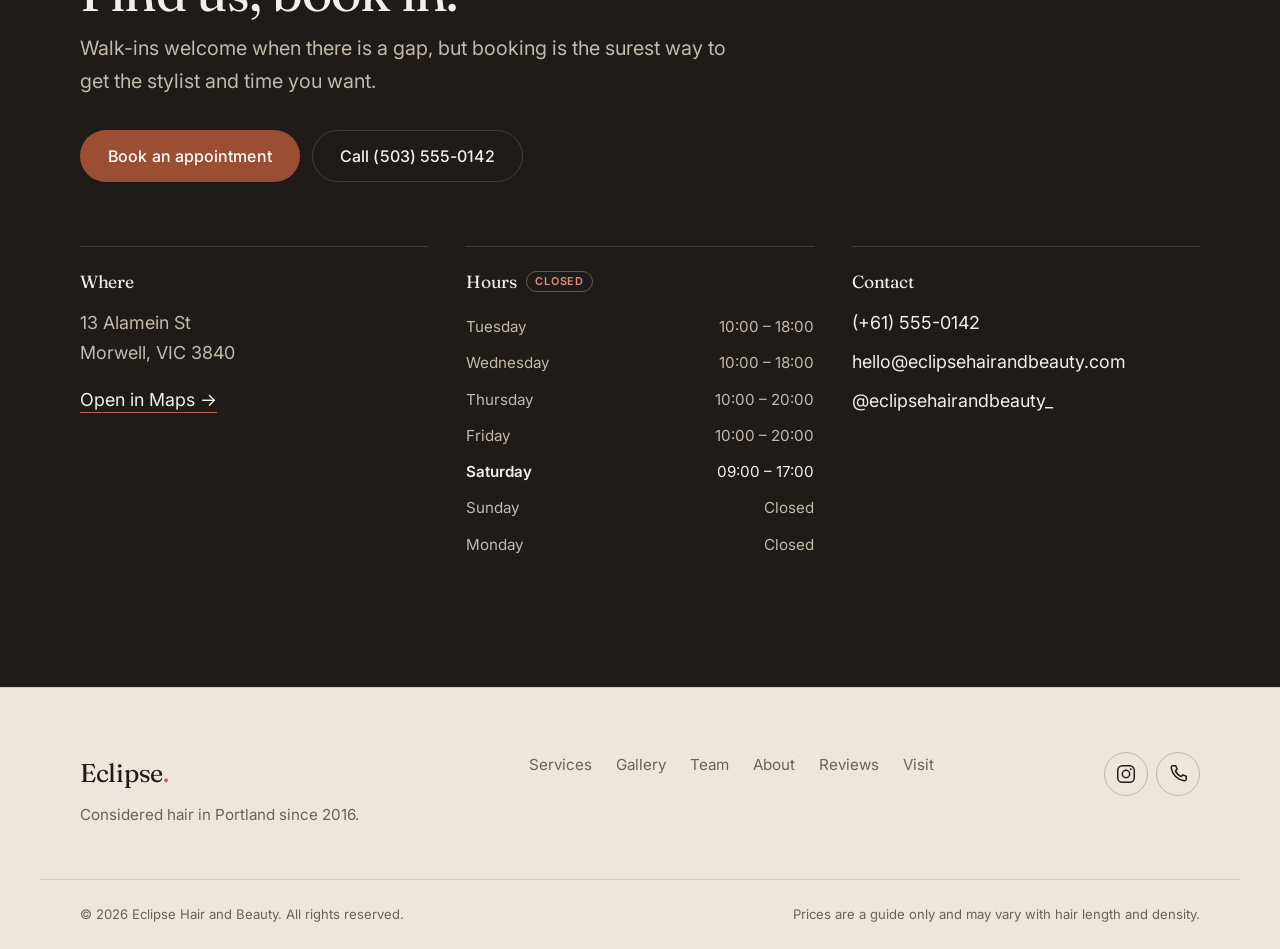
==== commit ca889573: "image updates" ====
--- a/index.html
+++ b/index.html
@@ -38,20 +38,20 @@
     "@type": "HairSalon",
     "name": "Eclipse Hair Salon",
     "image": "img/og.svg",
-    "url": "https://eclipsehairsalon.com/",
+    "url": "https://eclipsehairandbeauty.com/",
     "telephone": "+15035550142",
-    "email": "hello@eclipsehairsalon.com",
+    "email": "hello@eclipsehairandbeauty.com",
     "priceRange": "$$",
     "address": {
       "@type": "PostalAddress",
-      "streetAddress": "128 SE Marlowe Avenue",
-      "addressLocality": "Portland",
-      "addressRegion": "OR",
-      "postalCode": "97214",
-      "addressCountry": "US"
+      "streetAddress": "13 Alamein St",
+      "addressLocality": "Morwell",
+      "addressRegion": "VIC",
+      "postalCode": "3840",
+      "addressCountry": "AU"
     },
-    "geo": { "@type": "GeoCoordinates", "latitude": 45.5226, "longitude": -122.6270 },
-    "areaServed": "Portland, Oregon",
+    "geo": { "@type": "GeoCoordinates", "latitude": -38.2106, "longitude": 145.8926 },
+    "areaServed": "Morwell, Victoria",
     "openingHoursSpecification": [
       { "@type": "OpeningHoursSpecification", "dayOfWeek": ["Tuesday","Wednesday"], "opens": "10:00", "closes": "18:00" },
       { "@type": "OpeningHoursSpecification", "dayOfWeek": ["Thursday","Friday"], "opens": "10:00", "closes": "20:00" },
@@ -81,146 +81,106 @@
         <span class="brand-mark" aria-hidden="true">
           <svg version="1.1" id="logosvg" xmlns="http://www.w3.org/2000/svg" xmlns:xlink="http://www.w3.org/1999/xlink" x="0px" y="0px" viewBox="0 0 1024 1024" enable-background="new 0 0 1024 1024" xml:space="preserve">
             <path opacity="1.000000" stroke="none" d="
-            M865.292664,519.990845 
-              C864.600464,566.343506 854.932373,610.343567 836.922119,652.397949 
-              C817.464478,697.831909 789.734680,737.670593 753.401855,771.308167 
-              C731.315613,791.755981 707.316772,809.657898 680.698425,823.865295 
-              C648.462097,841.071228 614.438477,853.452271 578.533203,860.208435 
-              C542.313599,867.023865 505.885437,868.076660 469.180817,863.668457 
-              C442.378052,860.449463 416.475403,853.818542 391.271973,844.731506 
-              C367.596741,836.195374 345.225342,824.671509 323.879486,811.157593 
-              C297.509491,794.462952 274.029755,774.428955 252.996063,751.477966 
-              C236.404984,733.374512 221.961349,713.675781 209.491776,692.487793 
-              C192.227005,663.151978 179.741760,631.937195 171.284531,598.998779 
-              C162.600662,565.177612 159.307175,530.806213 160.953278,496.038025 
-              C162.294357,467.712006 167.201340,439.918854 175.263641,412.632874 
-              C184.246887,382.230042 196.973358,353.544250 213.668320,326.708038 
-              C229.380081,301.452148 247.994537,278.417633 269.513855,257.775146 
-              C286.039764,241.922623 303.832611,227.680298 323.171387,215.456390 
-              C349.167786,199.024246 376.654022,185.823181 406.055786,176.383301 
-              C444.370239,164.081848 483.549438,158.734512 523.627441,159.797424 
-              C554.209839,160.608521 584.138672,165.588455 613.591003,174.187469 
-              C632.226746,179.628418 650.253601,186.500549 667.589844,194.916504 
-              C688.730042,205.179153 708.782471,217.489365 727.312744,232.086990 
-              C752.423218,251.868271 775.039795,274.176727 794.234009,299.756439 
-              C807.948059,318.032806 819.731323,337.507629 829.639832,358.200073 
-              C840.476135,380.830170 849.173584,404.155060 855.206116,428.454712 
-              C860.385742,449.318878 863.688110,470.472534 864.539673,492.035492 
-              C864.901245,501.189911 865.259521,510.333618 865.292664,519.990845 
-            M542.369202,666.937805 
-              C539.039001,654.022156 536.802979,641.080688 537.511597,627.551636 
-              C538.502930,608.624634 543.007385,590.770630 551.077087,573.726135 
-              C553.363770,568.896240 552.929443,567.880249 547.708679,567.338196 
-              C538.760864,566.409180 529.750793,565.525146 521.184631,562.824524 
-              C516.330139,561.294067 514.486816,562.622803 512.565063,566.898376 
-              C504.122345,585.682068 493.072876,602.898499 480.023682,618.806152 
-              C465.449860,636.572571 448.298981,651.533691 429.468323,664.624329 
-              C427.442719,666.032471 425.778473,667.729736 424.781433,670.880737 
-              C434.705261,670.399170 443.980835,670.641113 453.194366,672.178955 
-              C474.414429,675.721008 492.214874,686.066345 508.355560,699.716309 
-              C523.884644,712.849182 537.454346,728.059631 552.797729,741.425293 
-              C582.753967,767.520325 616.627319,785.163757 656.118347,791.413147 
-              C668.423279,793.360413 680.110107,792.728088 691.451355,786.492126 
-              C705.101868,778.986328 717.784668,770.202148 729.596008,760.156494 
-              C764.924683,730.108765 791.839783,693.569397 811.385315,651.695801 
-              C829.540894,612.800232 839.380737,571.622009 841.486206,528.794128 
-              C842.813965,501.785095 840.616760,474.863800 835.127808,448.339264 
-              C822.957520,389.527100 797.279419,337.407227 757.319458,292.418182 
-              C741.215637,274.287689 723.385620,258.059998 703.590454,244.105286 
-              C680.919678,228.123352 656.721252,214.987396 630.661011,205.156708 
-              C596.683960,192.339554 561.721375,185.168915 525.427795,184.186874 
-              C499.683380,183.490265 474.326935,185.875214 448.986938,190.732162 
-              C425.893372,195.158554 403.837067,202.395645 382.512146,211.806580 
-              C353.717651,224.513962 327.366547,241.366043 303.444580,261.886993 
-              C299.532806,265.242615 295.640381,268.746338 292.395294,272.717865 
-              C289.231628,276.589752 284.491943,278.952515 281.401489,284.647522 
-              C308.157074,261.111664 336.113098,241.679855 367.322937,227.217224 
-              C403.642090,210.386932 441.788330,200.659744 481.738342,197.552063 
-              C512.223206,195.180710 542.313171,197.663589 572.113647,203.766541 
-              C591.224426,207.680313 609.614380,214.081497 627.620972,221.721420 
-              C662.524963,236.530609 693.534119,256.997284 721.066589,283.075317 
-              C739.801514,300.820557 756.186279,320.325348 770.115784,342.023529 
-              C796.947510,383.819519 812.845398,429.467773 818.425781,478.701874 
-              C821.514648,505.954437 820.784119,533.132935 816.560913,560.336731 
-              C810.825623,597.280334 798.993408,632.028931 781.266846,664.823120 
-              C767.715149,689.893738 750.652832,712.349426 730.508362,732.543335 
-              C715.732483,747.355591 699.486938,760.212219 681.902039,771.486450 
-              C676.987183,774.637573 672.072937,774.731995 666.622314,773.545166 
-              C642.712280,768.338867 620.770813,758.729065 600.699768,744.752380 
-              C572.917053,725.405579 552.554565,700.487610 542.369202,666.937805 
-            M647.829407,487.458679 
-              C653.237061,483.574005 658.484680,479.435608 664.106689,475.890808 
-              C668.074951,473.388794 669.355652,471.432861 666.324463,466.954620 
-              C661.481079,459.799225 663.067139,453.405548 670.054565,448.413208 
-              C673.167786,446.188904 676.477539,444.240875 679.608765,442.040375 
-              C686.523315,437.180969 687.099487,432.013428 680.709473,426.628571 
-              C673.106567,420.221588 666.901001,412.616760 661.043762,404.757843 
-              C651.418945,391.843994 646.312622,377.670441 650.611145,361.252014 
-              C652.083801,355.626892 652.924988,349.862579 652.737610,343.969788 
-              C652.267456,329.180847 649.243652,314.940369 643.850342,301.189728 
-              C643.354675,299.925995 643.213196,298.134979 641.578369,298.192291 
-              C627.085205,382.221313 587.169678,452.117004 525.808044,510.290649 
-              C526.524048,511.685974 527.775696,512.195984 528.947144,512.824585 
-              C554.997375,526.802917 582.105896,538.205200 610.634460,546.064880 
-              C620.714844,548.842102 630.698181,552.241699 641.435120,551.693481 
-              C651.894592,551.159546 658.683167,543.636169 657.822571,533.249573 
-              C657.406982,528.233887 655.884766,523.464600 654.589783,518.654419 
-              C653.710266,515.387634 653.868713,512.260925 655.764954,509.563568 
-              C657.073242,507.702393 659.060974,506.316040 660.757751,504.731140 
-              C665.671814,500.141052 664.571472,495.319702 658.146790,493.183563 
-              C655.728333,492.379425 653.243835,492.390259 650.745117,492.274048 
-              C648.858643,492.186340 646.711731,492.936951 645.229492,491.121918 
-              C644.964294,489.386292 646.137695,488.653839 647.829407,487.458679 
-            M289.324982,581.925415 
-              C303.759705,556.322327 323.642334,535.931824 348.075836,519.701904 
-              C376.110870,501.079681 407.839813,491.517609 439.498138,481.739838 
-              C466.697754,473.339111 493.934998,465.123810 519.330139,451.855408 
-              C538.545837,441.815613 555.699829,429.122498 570.682739,413.483582 
-              C572.165527,411.935883 574.157349,410.526428 574.160156,407.851257 
-              C571.870789,407.845062 570.750122,409.196503 569.452209,410.185638 
-              C546.115356,427.971039 519.414795,438.311432 491.291565,445.491455 
-              C469.651245,451.016388 447.506958,453.810364 425.526001,457.460358 
-              C401.521179,461.446472 377.758942,466.064697 355.345764,476.146698 
-              C319.354218,492.336578 290.982239,516.710938 273.217316,552.331543 
-              C247.309326,604.279724 248.519409,655.816589 276.562439,706.679138 
-              C277.558990,708.486633 278.473999,710.439819 281.080261,711.423401 
-              C281.001068,710.156677 281.053467,709.330505 280.877686,708.556152 
-              C280.584381,707.264038 280.223999,705.975281 279.755249,704.736816 
-              C274.285828,690.284973 271.548737,675.314270 270.885712,659.896240 
-              C269.704041,632.419434 276.182770,606.770630 289.324982,581.925415 
-            M345.841064,422.200562 
-              C374.745178,410.499268 405.178772,406.135590 435.968353,403.830566 
-              C458.873260,402.115875 481.813934,400.910065 504.462830,396.789825 
-              C541.342102,390.080841 573.459534,374.969391 597.005493,344.568207 
-              C614.872620,321.499176 623.042480,295.435486 621.632446,266.337708 
-              C621.515869,263.932922 621.313232,261.448029 619.153564,259.625458 
-              C618.553650,260.143799 618.024170,260.386139 617.862915,260.779510 
-              C617.296692,262.160522 616.792908,263.574951 616.379700,265.009613 
-              C612.992737,276.768036 608.255615,287.970612 601.398010,298.094574 
-              C583.527466,324.477051 559.343872,343.250336 530.272949,355.869171 
-              C503.031281,367.694031 474.169312,373.476013 445.073181,378.332825 
-              C418.664185,382.741119 392.134247,386.575348 366.924469,396.283020 
-              C349.573669,402.964355 333.092499,411.265228 318.358521,422.626404 
-              C300.833282,436.139862 285.471710,451.771454 274.220825,471.040527 
-              C270.730347,477.018555 266.441071,482.681335 265.411957,489.981323 
-              C285.530701,459.705536 311.625824,436.723236 345.841064,422.200562 
-            M460.071106,516.557190 
-              C464.000977,513.768311 467.930847,510.979431 472.921783,507.437561 
-              C468.860535,507.682068 466.675751,508.923096 464.479462,510.005615 
-              C445.179230,519.518250 426.734467,530.261353 410.099854,544.169556 
-              C388.033936,562.618774 371.041870,584.549744 360.925018,611.538940 
-              C350.275055,639.950378 349.151489,668.773560 359.002014,697.581177 
-              C371.373199,733.760376 395.234161,760.709778 427.453217,780.639832 
-              C431.990631,783.446594 436.641754,786.074158 441.832062,787.603455 
-              C439.398315,785.018127 436.868256,782.622559 434.214752,780.372681 
-              C411.137939,760.806702 393.810883,736.961609 383.127258,708.749146 
-              C372.137573,679.728516 369.978180,650.047852 378.461487,619.664429 
-              C386.247040,591.780090 401.147919,568.346558 420.931549,547.801758 
-              C432.395569,535.896667 445.850952,526.270691 460.071106,516.557190 
-            M562.285217,299.786133 
-              C571.610352,289.543701 578.144287,277.753967 581.960510,264.238464 
-              C557.235901,304.355957 520.813843,329.131714 477.810059,345.530487 
-              C509.827087,337.943787 538.933655,324.949005 562.285217,299.786133 
+            M769.902222,736.885193 
+              C774.550171,733.977783 778.867676,731.231750 783.360901,728.373962 
+              C782.423218,737.909058 746.505066,773.430359 716.969360,795.392212 
+              C691.455444,814.363525 663.524902,829.466614 633.571533,840.144470 
+              C541.274536,873.046753 450.693604,868.736755 361.741791,827.396179 
+              C362.272827,825.861816 362.284210,825.407837 362.496643,825.274841 
+              C385.206696,811.054443 401.510529,790.222778 418.945984,770.567322 
+              C427.202179,761.260010 434.201843,751.155823 437.399017,738.919128 
+              C440.957794,725.298462 438.976898,711.847656 435.752747,698.470459 
+              C429.782471,673.699707 422.678253,649.265015 413.730774,625.398865 
+              C410.988953,618.085266 407.897125,610.979736 402.381744,605.038635 
+              C395.950134,598.110596 387.514496,595.158508 379.184357,591.818726 
+              C367.907074,587.297241 356.326080,583.526917 345.429565,578.063110 
+              C341.649933,576.167908 338.346985,573.729248 335.625214,570.476196 
+              C329.736267,563.437744 329.481537,554.902222 335.000031,547.554993 
+              C337.000854,544.891052 339.076752,542.280457 340.995880,539.559082 
+              C342.596649,537.289001 343.219421,534.798523 342.372620,531.988098 
+              C338.432190,518.910583 341.095093,518.104614 350.392792,513.481262 
+              C349.953430,509.794281 347.781616,506.431152 347.668060,502.558075 
+              C347.567535,499.129486 348.457794,496.992645 352.217010,496.063232 
+              C359.693298,494.214752 360.803497,491.389374 357.863220,484.070526 
+              C356.627045,480.993469 355.447357,477.815887 354.859955,474.572052 
+              C353.565094,467.421692 356.746674,463.511871 364.011505,462.713531 
+              C374.399597,461.571960 384.122864,458.455139 393.303528,453.394745 
+              C401.194244,449.045380 406.088226,442.273102 409.377563,434.262939 
+              C417.138489,415.363678 430.217163,401.200348 447.366608,390.476196 
+              C449.677917,389.030853 452.417358,387.831604 452.811646,384.431152 
+              C455.105316,364.651398 468.293182,354.404480 485.300079,347.610474 
+              C506.890289,338.985535 529.087830,338.900757 551.607056,342.914093 
+              C585.783752,349.005005 615.808716,364.177032 643.818298,384.147156 
+              C664.300598,398.750519 681.205994,417.190643 699.343872,434.326721 
+              C714.247070,448.406769 729.498901,462.089294 747.332397,472.485748 
+              C759.368958,479.502686 771.982300,484.884338 786.128845,485.912933 
+              C790.371948,486.221436 792.111511,485.038879 791.826355,480.372864 
+              C790.822815,463.955139 786.902893,448.148712 782.004089,432.590424 
+              C768.176941,388.675781 745.769470,349.838959 713.464966,316.756500 
+              C691.718323,294.486176 667.117554,276.129700 639.259094,262.505737 
+              C612.545776,249.441742 584.576599,239.588058 554.889343,235.686615 
+              C546.954895,234.643890 539.279968,233.470032 531.644287,230.683456 
+              C520.776855,226.717453 508.771423,226.279846 498.096954,229.672989 
+              C472.685608,237.750641 445.778839,238.819916 420.626068,248.176559 
+              C376.227905,264.692352 337.641571,289.361664 305.661835,324.484589 
+              C276.649506,356.348450 255.951553,392.900269 243.811752,434.048401 
+              C233.160294,470.151764 229.690903,507.104401 233.892334,544.743896 
+              C235.951630,563.192383 239.300613,581.345276 244.951263,598.917603 
+              C253.503387,625.512878 265.835358,650.323120 281.868195,673.374329 
+              C301.533203,701.647705 325.664856,725.199158 354.005585,744.553833 
+              C360.738007,749.151611 367.813141,753.244446 374.664093,757.672485 
+              C383.071960,763.106750 385.561157,770.226501 381.000763,779.107544 
+              C374.040436,792.662109 363.431091,802.907532 349.651581,809.524902 
+              C343.554443,812.452881 337.206696,811.393494 331.305573,808.483582 
+              C323.981049,804.871826 316.923187,800.768372 310.247009,796.031189 
+              C273.078979,769.658264 242.642151,736.908752 218.300232,698.484192 
+              C203.992783,675.899475 192.697678,651.822205 183.777298,626.608459 
+              C175.135941,602.183411 169.635574,577.086975 166.696335,551.364868 
+              C163.886368,526.774109 164.055328,502.261658 166.483673,477.619232 
+              C171.205597,429.701935 185.354370,384.887695 208.761993,342.875427 
+              C234.503708,296.673950 269.148651,258.320740 312.127075,227.836090 
+              C350.408630,200.682968 392.564453,181.767944 438.838135,172.276489 
+              C460.422455,167.849213 482.103943,164.540512 504.074005,164.140732 
+              C530.075012,163.667618 555.867065,166.205338 581.484009,171.137161 
+              C613.304749,177.263321 643.480896,187.938431 672.186157,202.678207 
+              C697.581299,215.718201 720.858337,231.922974 742.522339,250.665955 
+              C770.671814,275.019867 794.093262,303.225647 812.933716,335.098083 
+              C832.796570,368.700348 847.280518,404.578156 854.313232,443.197479 
+              C855.326172,448.759674 856.728333,454.292664 857.206238,459.902557 
+              C858.503174,475.124695 852.134888,487.924103 843.059448,499.360718 
+              C826.293152,520.489319 803.150085,525.239502 777.923096,522.841003 
+              C747.525269,519.950745 721.062744,507.271667 697.168152,488.714539 
+              C693.273132,485.689606 689.166504,482.937042 684.872803,480.364655 
+              C688.090454,486.464813 692.874451,491.258240 697.660278,495.952545 
+              C714.126221,512.103638 731.703979,526.988220 752.014465,538.060303 
+              C773.295715,549.661621 795.646057,558.203979 820.637268,555.690796 
+              C838.171448,553.927551 850.976501,545.517578 857.489990,528.618591 
+              C858.116577,526.992859 858.139709,525.043640 859.687988,523.815063 
+              C861.363464,524.637390 860.958130,526.103455 860.915344,527.359009 
+              C860.010803,553.927368 856.669922,580.218140 848.164246,605.422119 
+              C837.059143,638.328674 820.189270,667.592041 791.109802,688.396118 
+              C767.863525,705.027161 742.034424,710.461487 713.968140,707.599426 
+              C685.054199,704.650879 659.555115,692.980957 635.472290,677.520935 
+              C634.541748,676.923584 633.584412,676.367737 632.484741,676.038208 
+              C645.787842,688.747681 660.794006,698.927612 677.508606,706.583374 
+              C694.134583,714.198547 711.672546,718.348633 729.927246,720.046143 
+              C724.149963,724.129272 717.494141,723.543518 711.271423,724.163635 
+              C667.080261,728.567688 627.394775,716.389526 591.120422,691.342712 
+              C569.707031,676.557190 551.965332,658.301819 537.524536,636.807739 
+              C531.023315,627.131165 525.368103,616.909668 520.508911,606.275269 
+              C519.779236,604.678406 519.433472,602.714478 517.498230,601.827820 
+              C515.661865,602.928589 516.582520,604.434937 516.905212,605.789001 
+              C522.896057,630.924438 532.317871,654.511047 546.563049,676.285217 
+              C568.093872,709.195679 596.750183,732.945801 633.754028,746.299683 
+              C648.662170,751.679749 664.113220,754.599365 680.019653,755.929443 
+              C703.020447,757.852905 725.159668,754.861389 746.818665,747.320068 
+              C754.703796,744.574646 762.154785,740.842041 769.902222,736.885193 
+            M471.648743,422.776276 
+              C472.793854,424.894867 474.189514,426.809113 476.136566,428.543671 
+              C474.426208,420.872437 472.685883,413.475159 471.144440,406.036682 
+              C469.639343,398.773468 471.463379,391.338837 471.047089,383.090851 
+              C468.101624,386.451508 468.097198,386.450104 467.306458,388.955048 
+              C463.624756,400.617767 466.215454,411.523651 471.648743,422.776276 
             z"></path>
             </svg>
           </span>
@@ -268,7 +228,7 @@
         <img src="img/hero.svg" width="1920" height="1280" alt="A client with softly waved, warm-toned hair lit by window light." fetchpriority="high" decoding="async">
       </div>
       <div class="wrap hero-inner">
-        <p class="eyebrow reveal">Portland · Est. 2016</p>
+        <p class="eyebrow reveal">Morwell · Est. 2016</p>
         <h1 id="hero-title" class="reveal">Considered cuts and lived&#8209;in colour, in a calm studio.</h1>
         <p class="hero-lede reveal">We take our time on shape, tone and the way hair sits when you leave and weeks later. No upselling, no rush.</p>
         <div class="hero-cta reveal">
@@ -426,7 +386,7 @@
     <section class="section section-sand" id="about" aria-labelledby="about-title">
       <div class="wrap about">
         <div class="about-media reveal">
-          <img src="img/about.svg" width="1200" height="1400" loading="lazy" decoding="async" alt="The bright, plant-filled interior of Eclipse Hair Salon.">
+          <img src="img/about.png" width="1200" height="1400" loading="lazy" decoding="async" alt="The bright, plant-filled interior of Eclipse Hair Salon.">
         </div>
         <div class="about-body reveal">
           <p class="eyebrow">About</p>
@@ -488,10 +448,10 @@
           <div class="visit-card reveal">
             <h3>Where</h3>
             <address>
-              128 SE Marlowe Avenue<br>
-              Portland, OR 97214
+              13 Alamein St<br>
+              Morwell, VIC 3840
             </address>
-            <a class="text-link" href="https://www.google.com/maps/search/?api=1&amp;query=128+SE+Marlowe+Avenue+Portland+OR+97214" target="_blank" rel="noopener">Open in Maps →</a>
+            <a class="text-link" href="https://www.google.com/maps/search/?api=1&amp;query=13+Alamein+St+Morwell+VIC+3840" target="_blank" rel="noopener">Open in Maps →</a>
           </div>
 
           <div class="visit-card reveal">
@@ -510,9 +470,9 @@
           <div class="visit-card reveal">
             <h3>Contact</h3>
             <ul class="contact-list">
-              <li><a href="tel:+15035550142">(503) 555-0142</a></li>
-              <li><a href="mailto:hello@eclipsehairsalon.com">hello@eclipsehairsalon.com</a></li>
-              <li><a href="https://www.instagram.com/eclipsehairpdx" target="_blank" rel="noopener">@eclipsehairpdx</a></li>
+              <li><a href="tel:+15035550142">(+61) 555-0142</a></li>
+              <li><a href="mailto:hello@eclipsehairandbeauty.com">hello@eclipsehairandbeauty.com</a></li>
+              <li><a href="https://www.instagram.com/eclipsehairandbeauty_" target="_blank" rel="noopener">@eclipsehairandbeauty_</a></li>
             </ul>
           </div>
         </div>
@@ -546,7 +506,7 @@
       </div>
     </div>
     <div class="wrap footer-legal">
-      <p>© <span id="year">2026</span> Eclipse Hair Salon. All rights reserved.</p>
+      <p>© <span id="year">2026</span> Eclipse Hair and Beauty. All rights reserved.</p>
       <p class="footer-fine">Prices are a guide only and may vary with hair length and density.</p>
     </div>
   </footer>
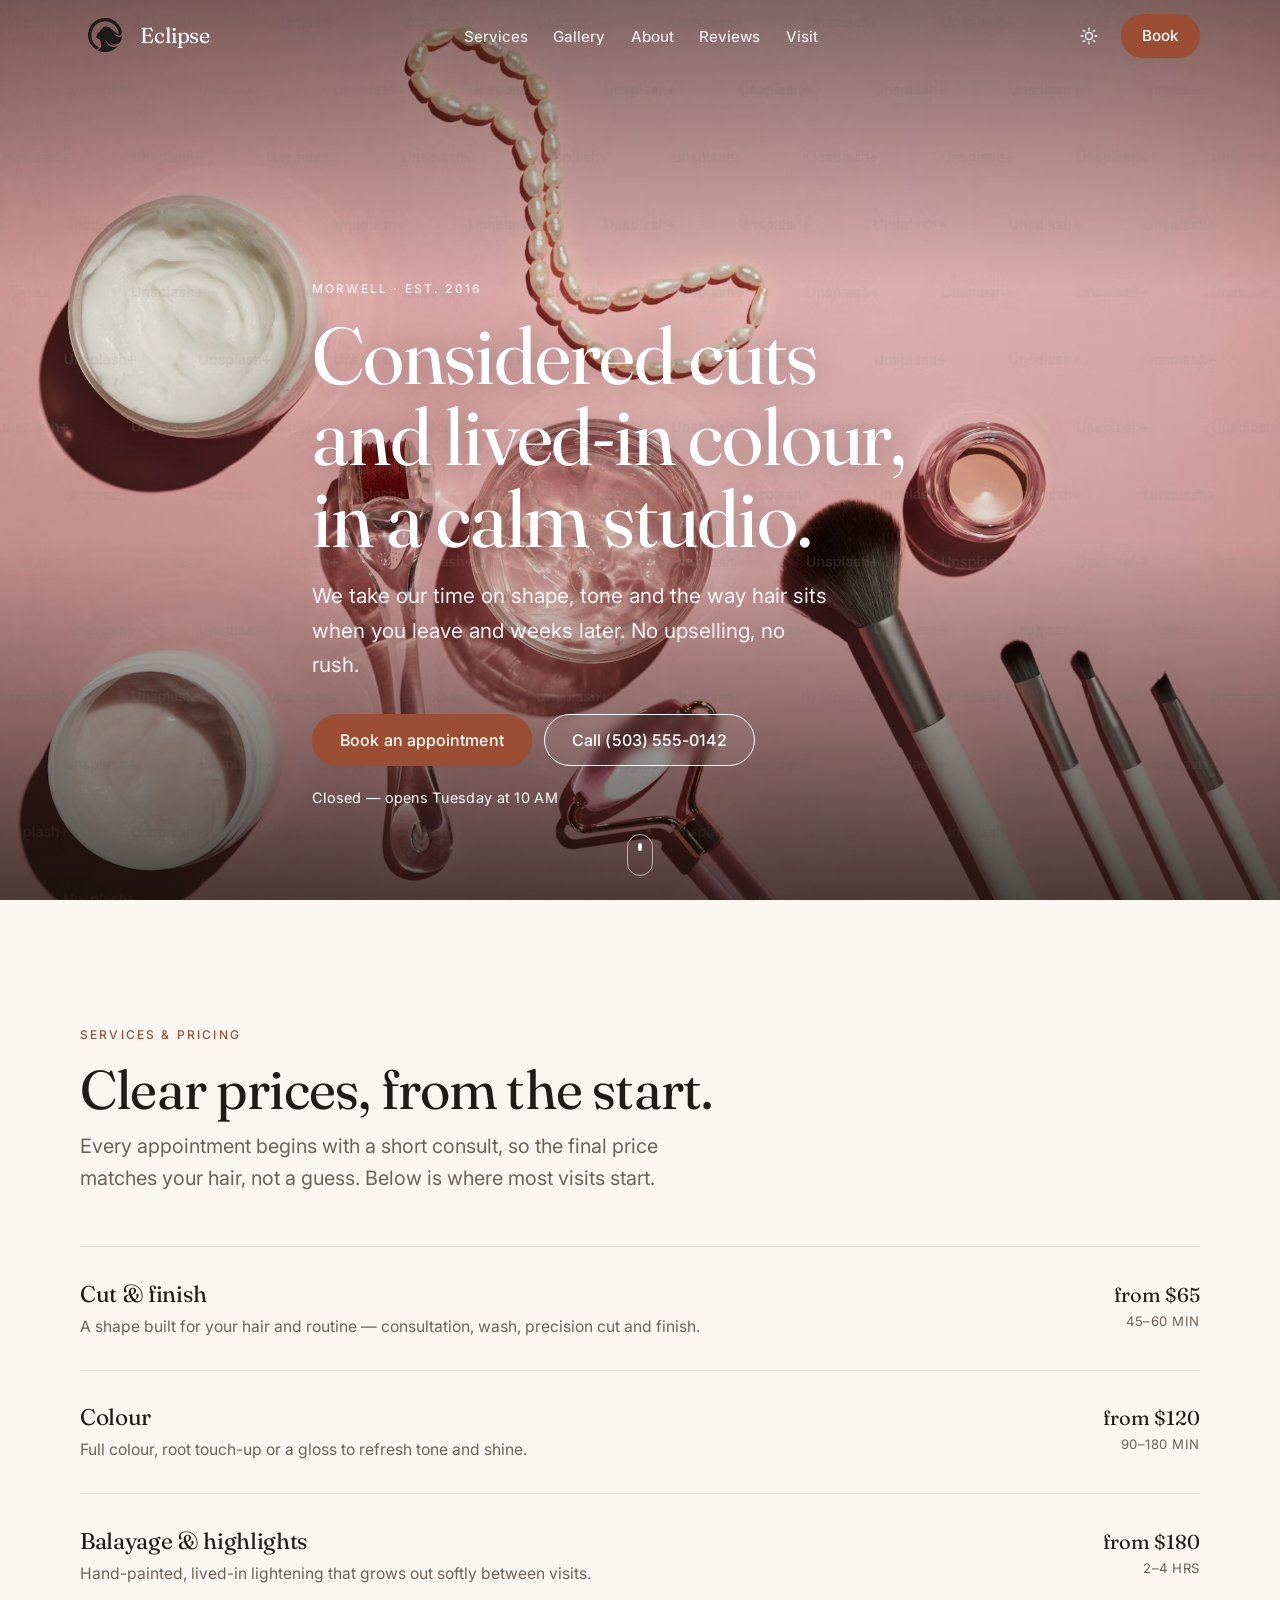
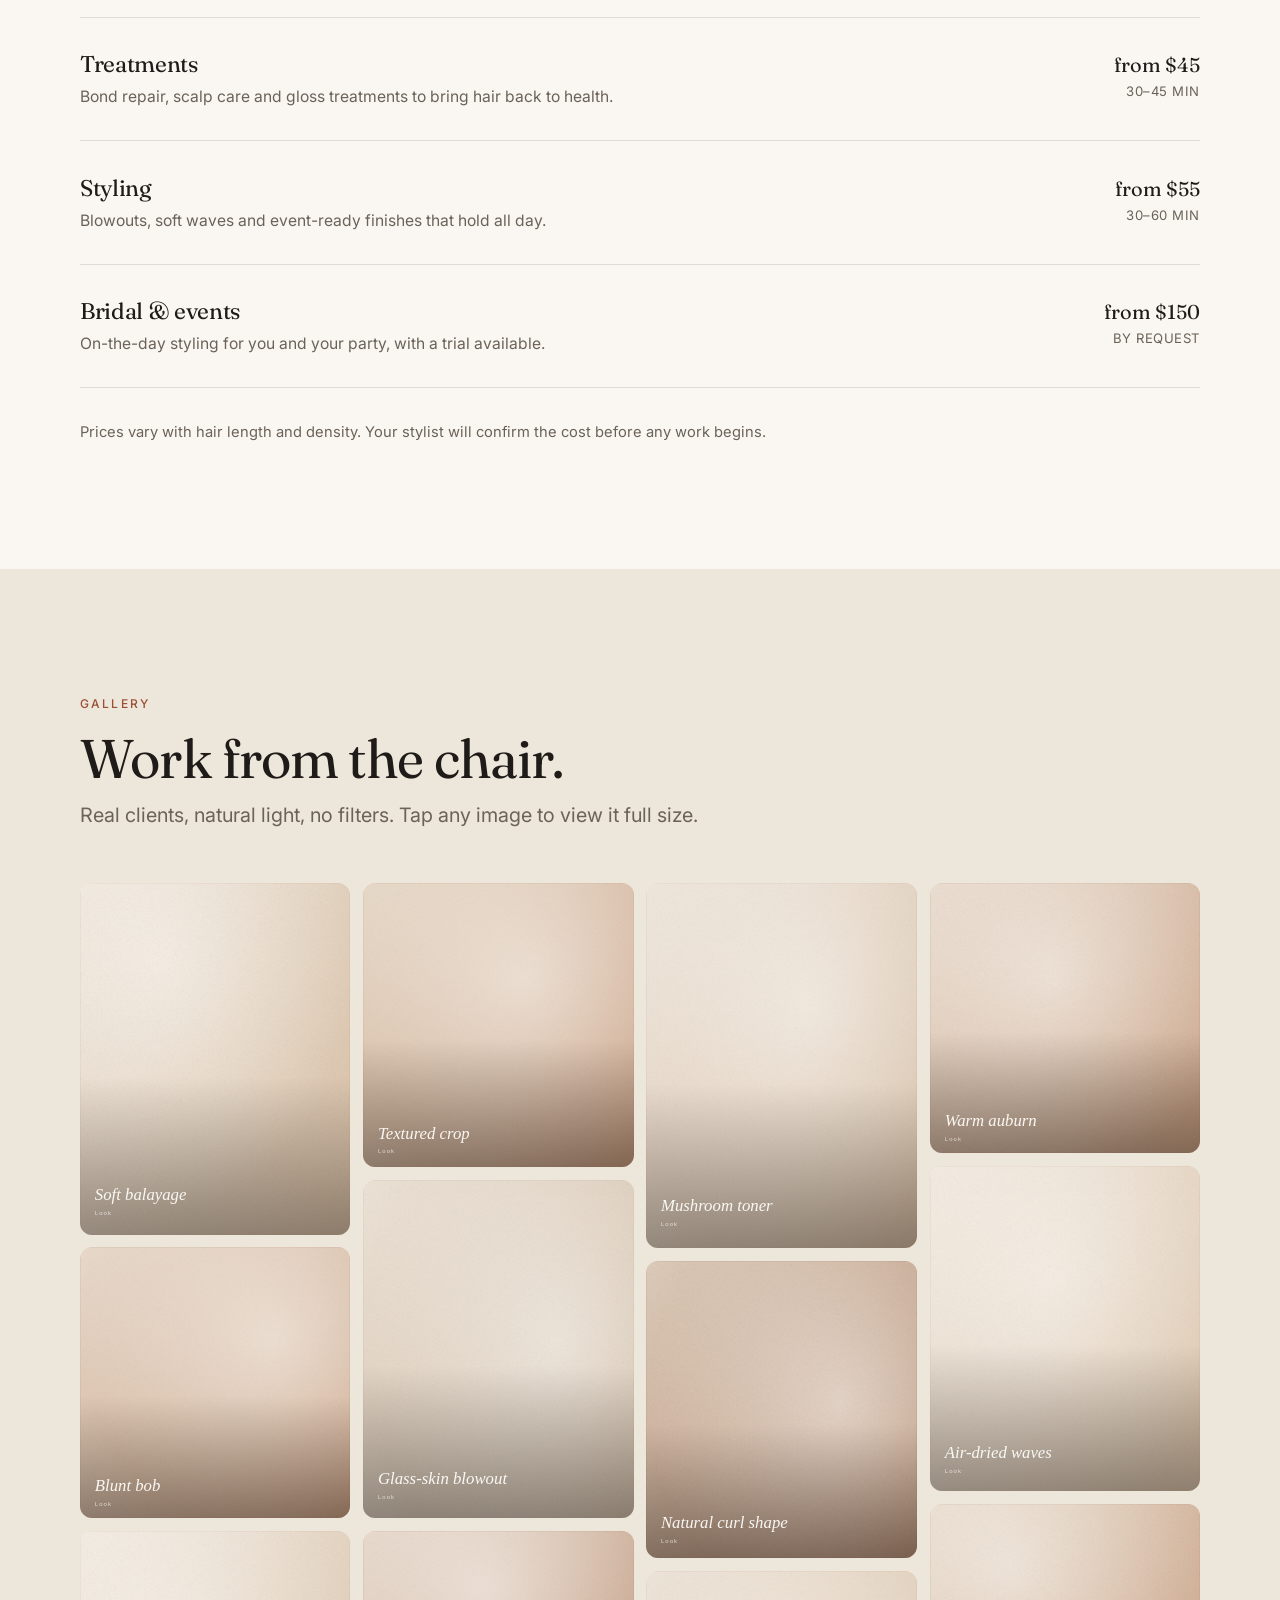
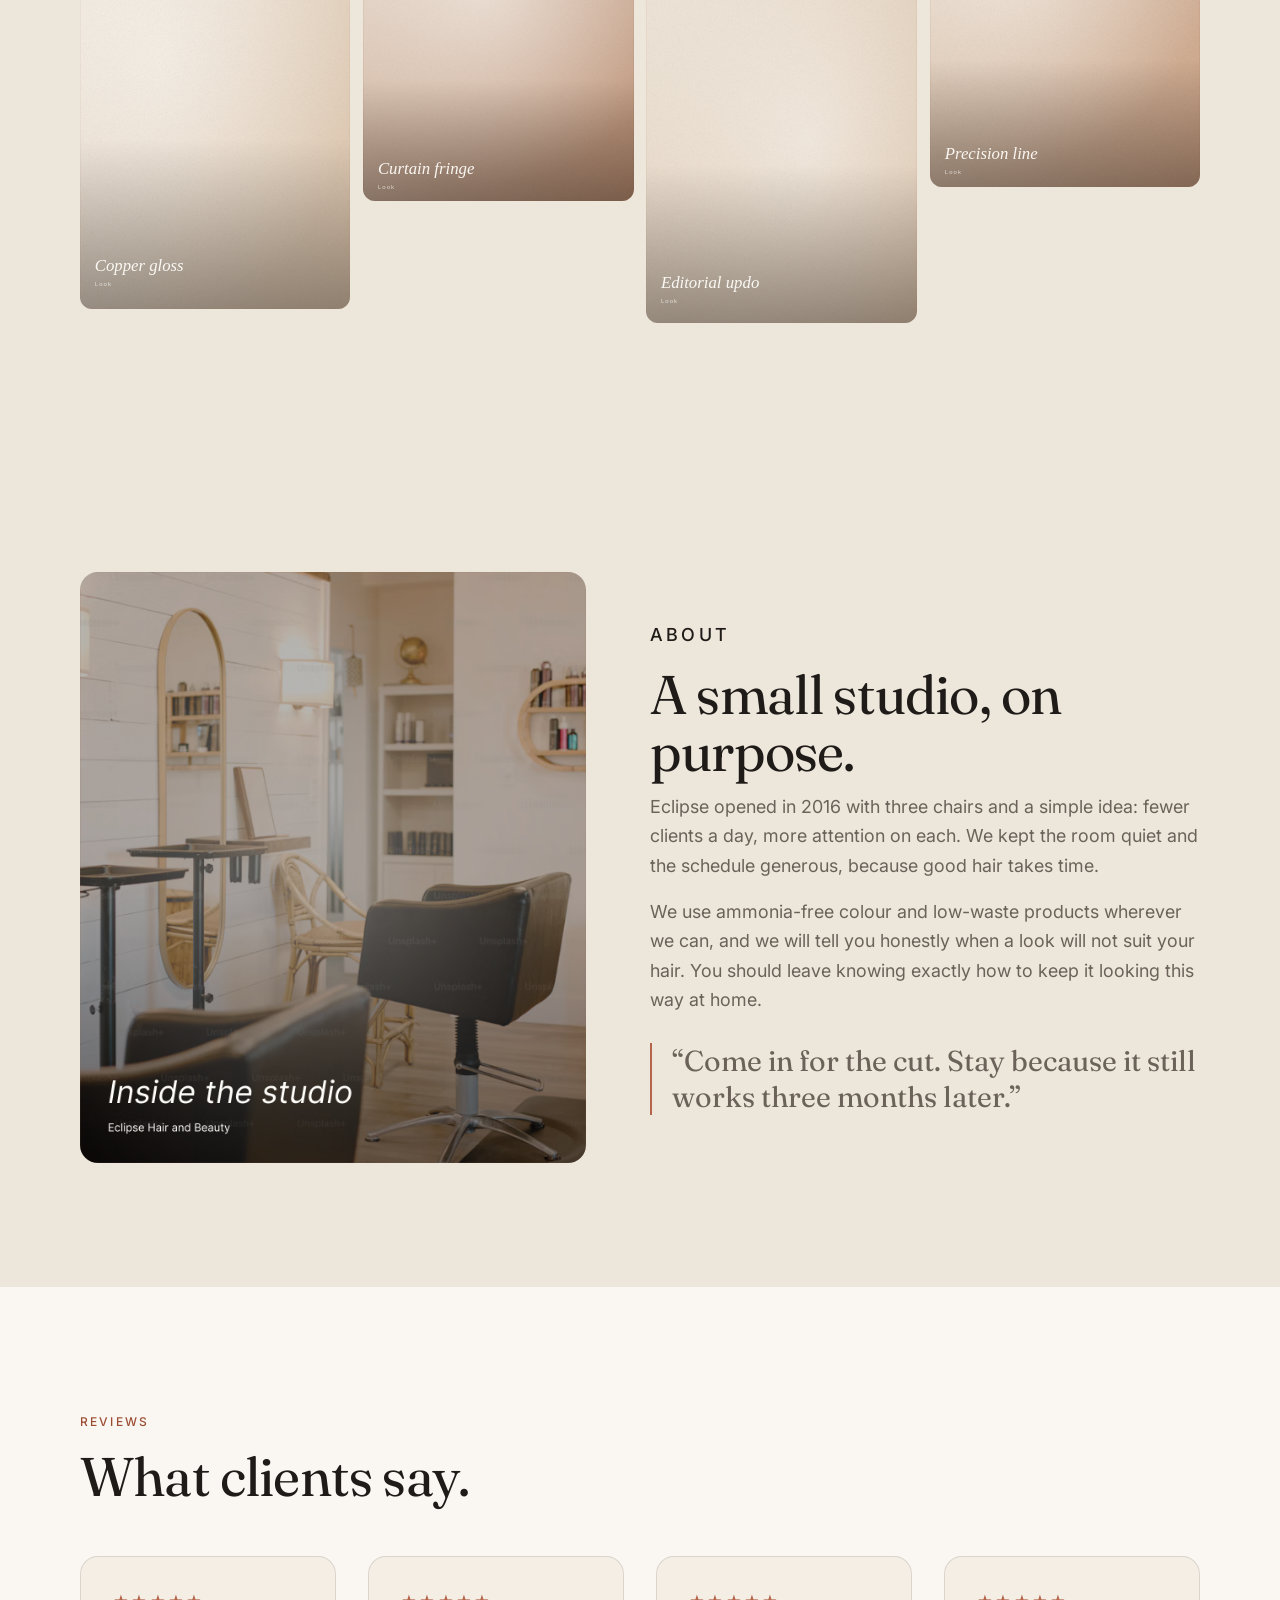
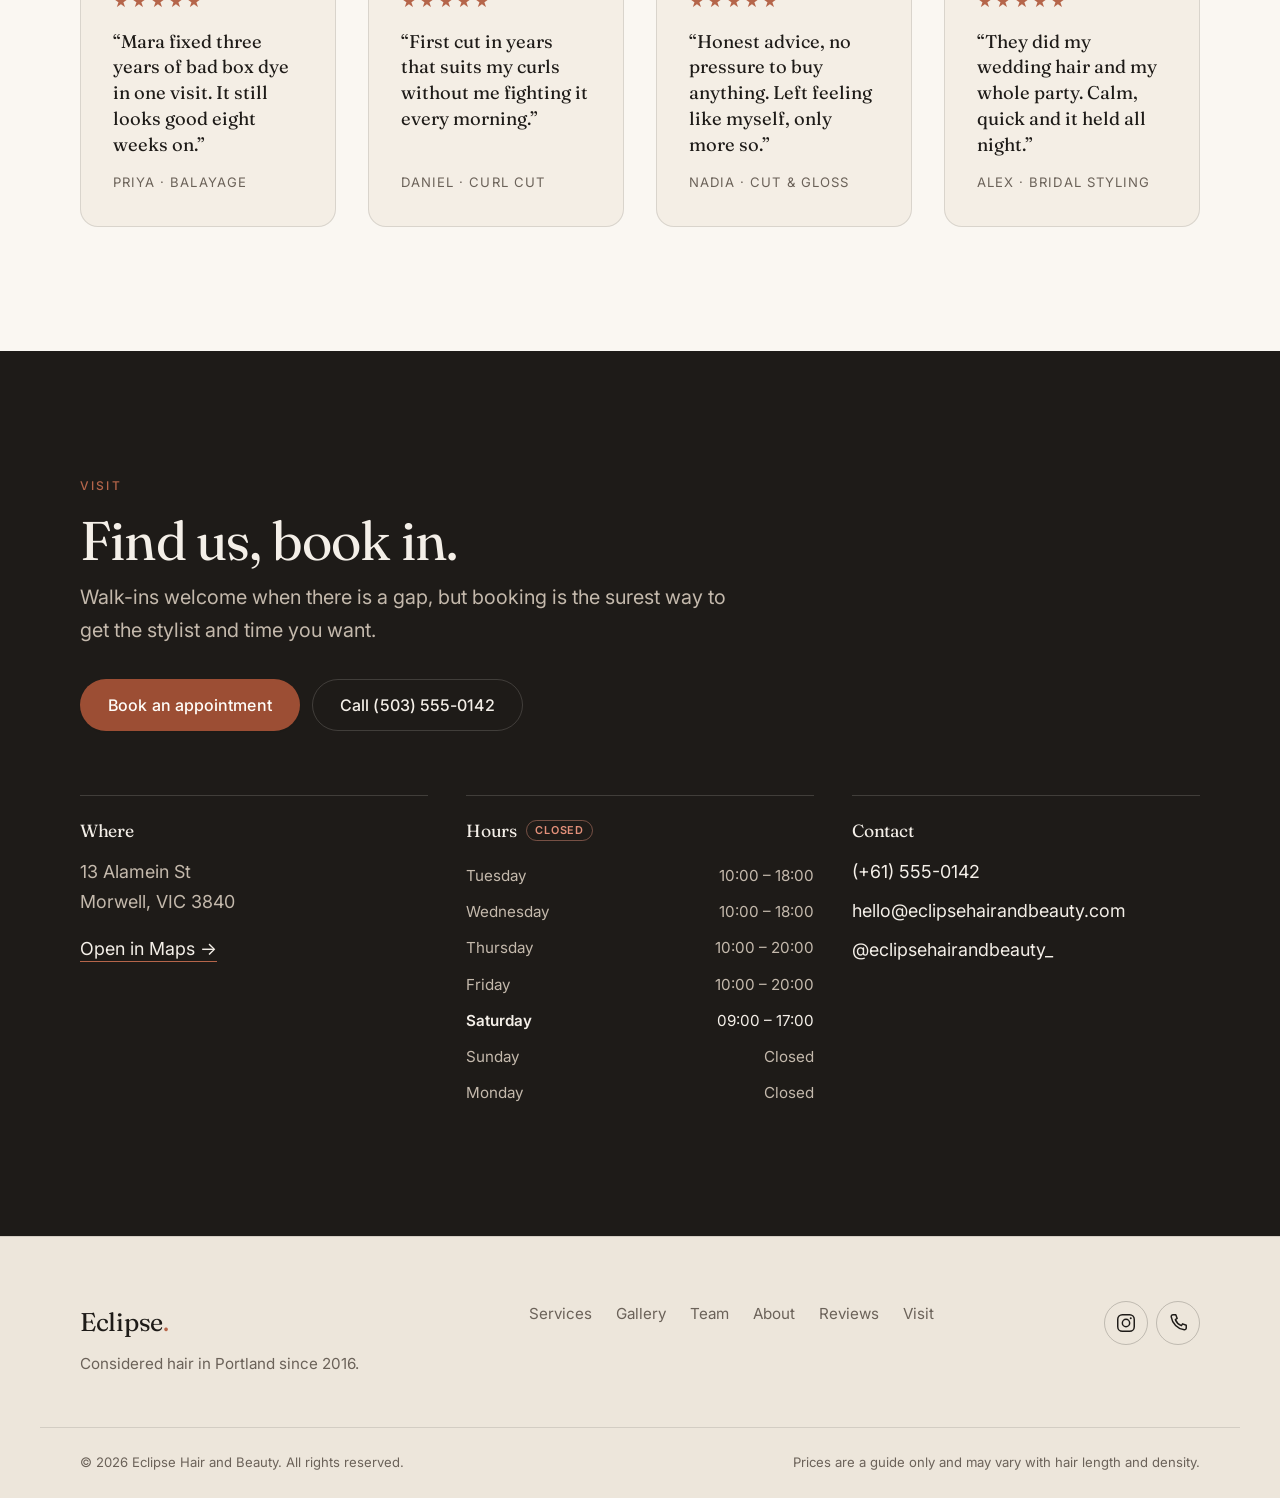
==== commit 2e280726: "hero image placeholder update" ====
--- a/index.html
+++ b/index.html
@@ -28,7 +28,7 @@
   <link rel="preconnect" href="https://fonts.gstatic.com" crossorigin>
   <link rel="stylesheet" href="https://fonts.googleapis.com/css2?family=Fraunces:ital,opsz,wght@0,9..144,300..600;1,9..144,300..500&family=Inter:wght@300..600&display=swap">
 
-  <link rel="preload" as="image" href="img/hero.svg" fetchpriority="high">
+  <link rel="preload" as="image" href="img/hero.png" fetchpriority="high">
   <link rel="stylesheet" href="css/style.css">
   <script>document.documentElement.classList.add('js');</script>
 
@@ -193,7 +193,7 @@
         <ul class="nav-list">
           <li><a href="#services">Services</a></li>
           <li><a href="#gallery">Gallery</a></li>
-          <li><a href="#team">Team</a></li>
+          <!-- <li><a href="#team">Team</a></li> -->
           <li><a href="#about">About</a></li>
           <li><a href="#reviews">Reviews</a></li>
           <li><a href="#visit">Visit</a></li>
@@ -225,7 +225,7 @@
     <!-- 2. Hero -->
     <section class="hero" aria-labelledby="hero-title">
       <div class="hero-media">
-        <img src="img/hero.svg" width="1920" height="1280" alt="A client with softly waved, warm-toned hair lit by window light." fetchpriority="high" decoding="async">
+        <img src="img/hero.png" width="1920" height="1280" alt="A client with softly waved, warm-toned hair lit by window light." fetchpriority="high" decoding="async">
       </div>
       <div class="wrap hero-inner">
         <p class="eyebrow reveal">Morwell · Est. 2016</p>
@@ -345,7 +345,7 @@
     </section>
 
     <!-- 5. Team -->
-    <section class="section" id="team" aria-labelledby="team-title">
+    <!-- <section class="section" id="team" aria-labelledby="team-title">
       <div class="wrap">
         <header class="section-head reveal">
           <p class="eyebrow">The team</p>
@@ -380,7 +380,7 @@
           </li>
         </ul>
       </div>
-    </section>
+    </section> -->
 
     <!-- 6. About -->
     <section class="section section-sand" id="about" aria-labelledby="about-title">
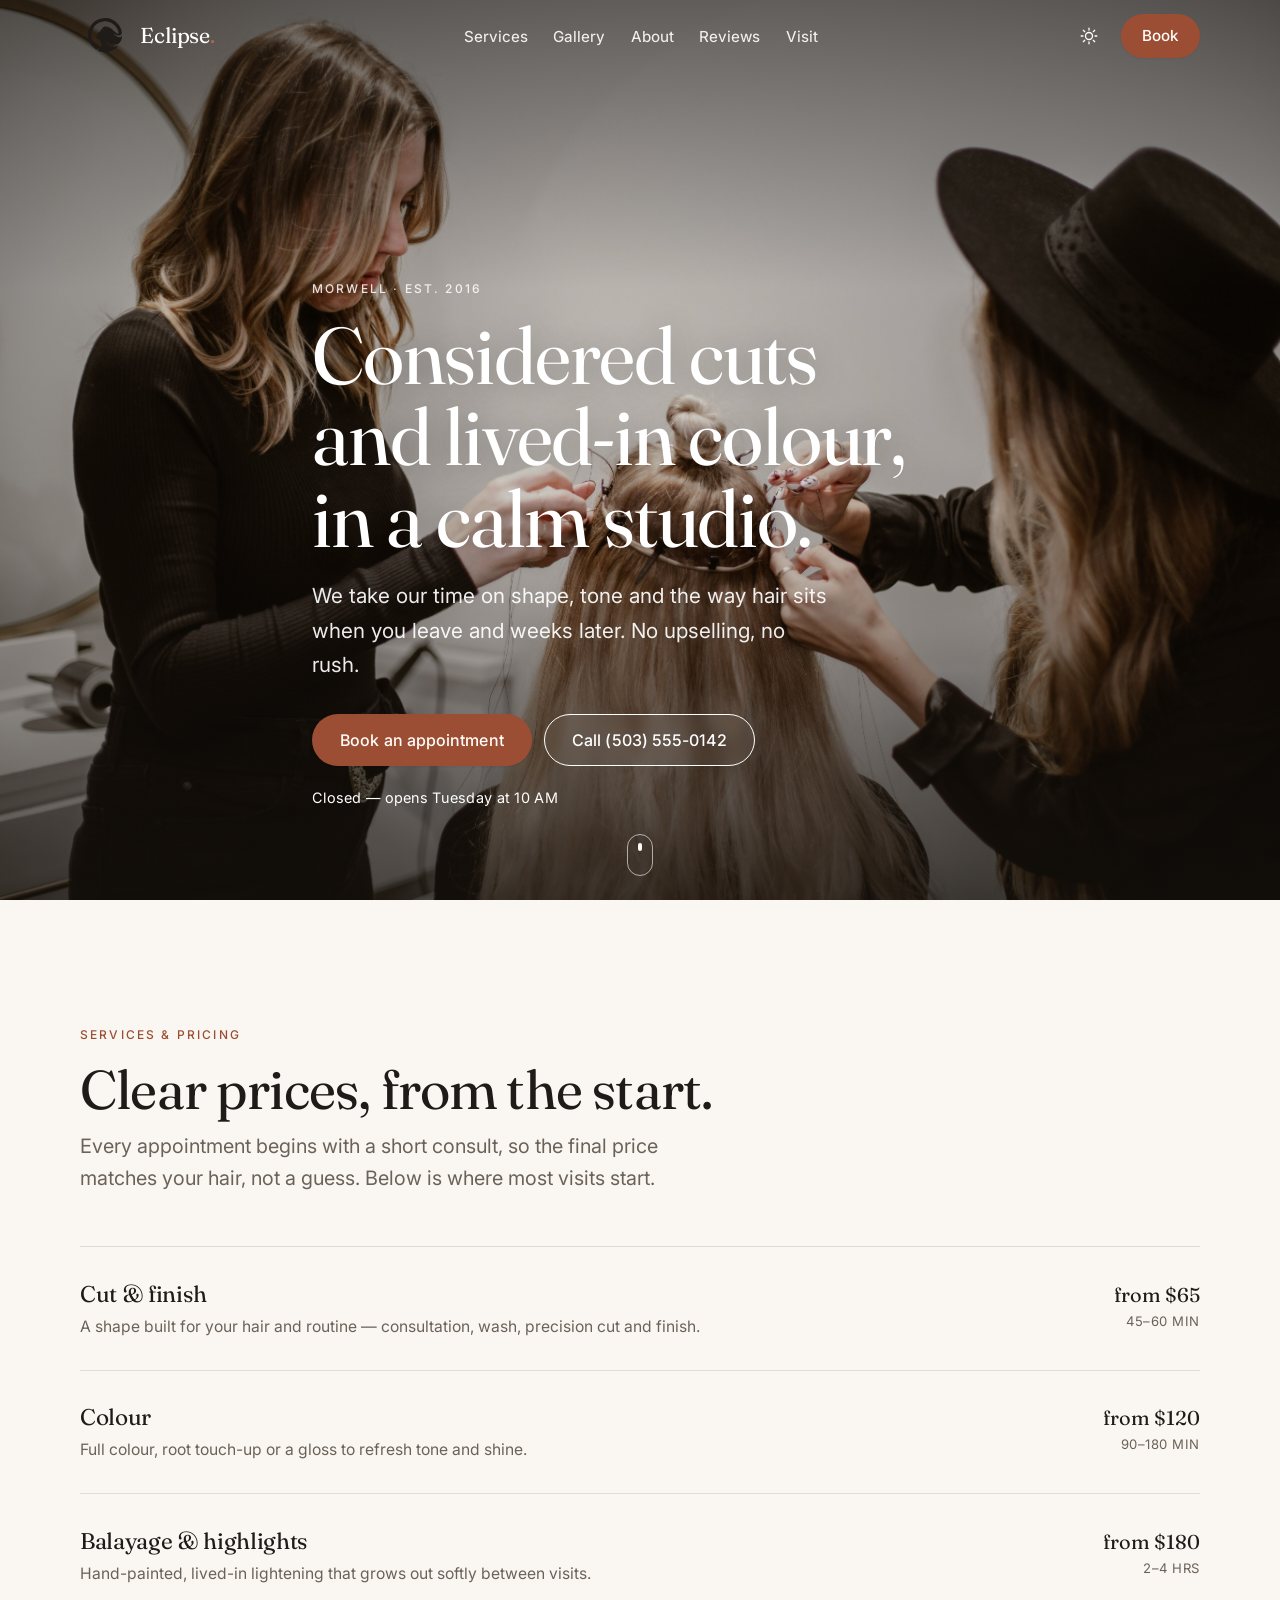
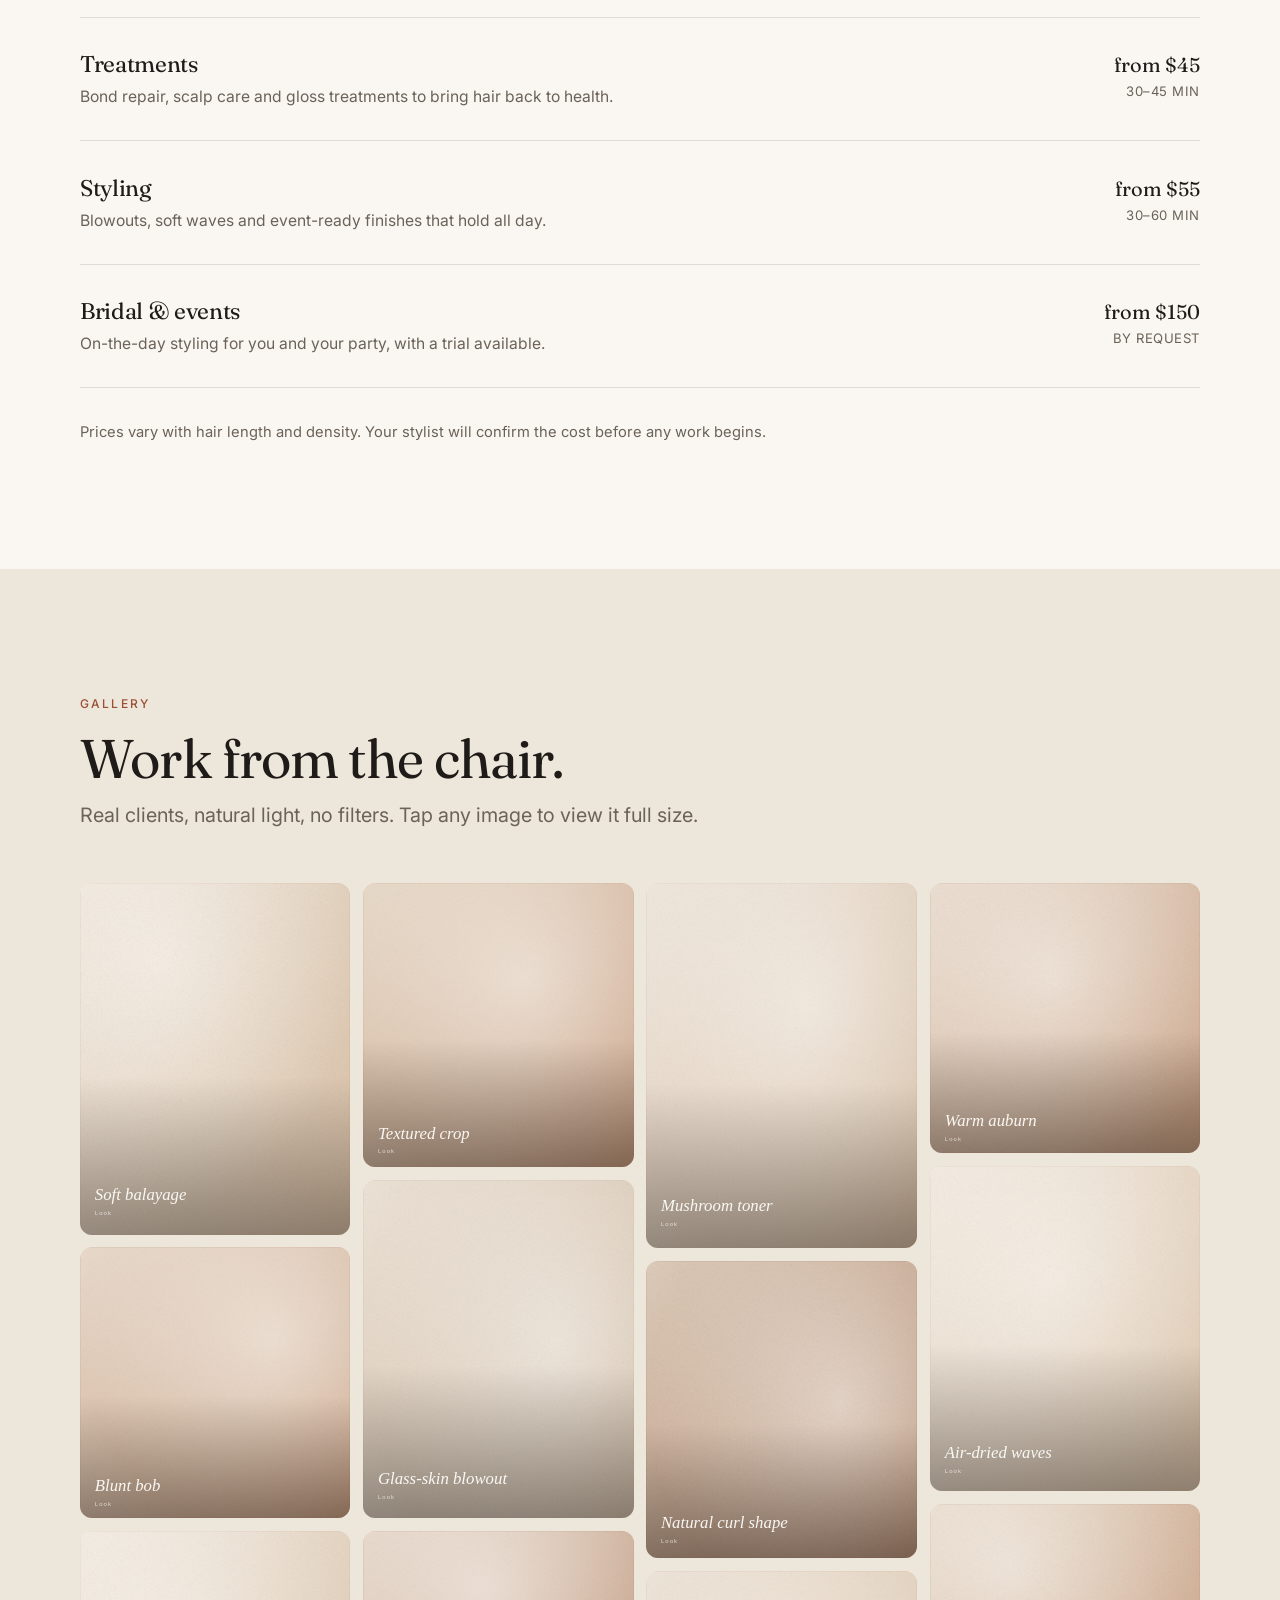
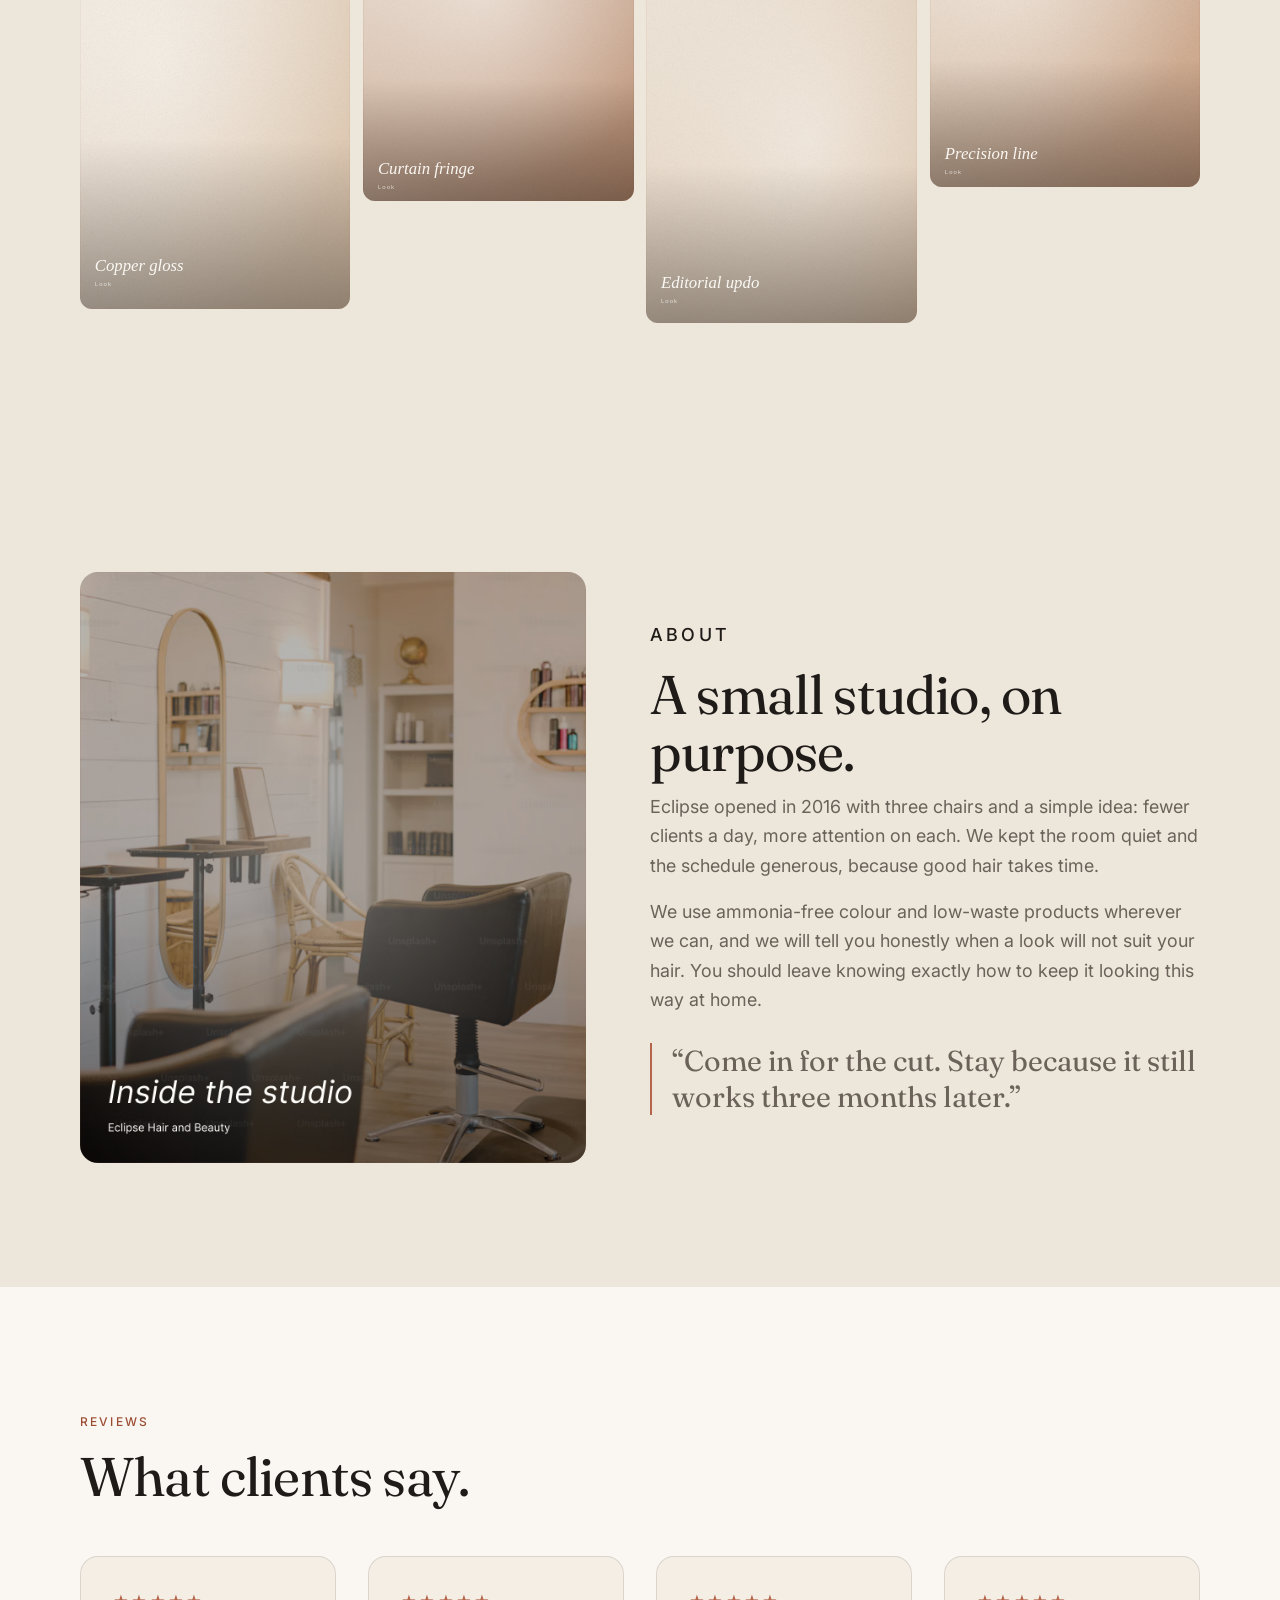
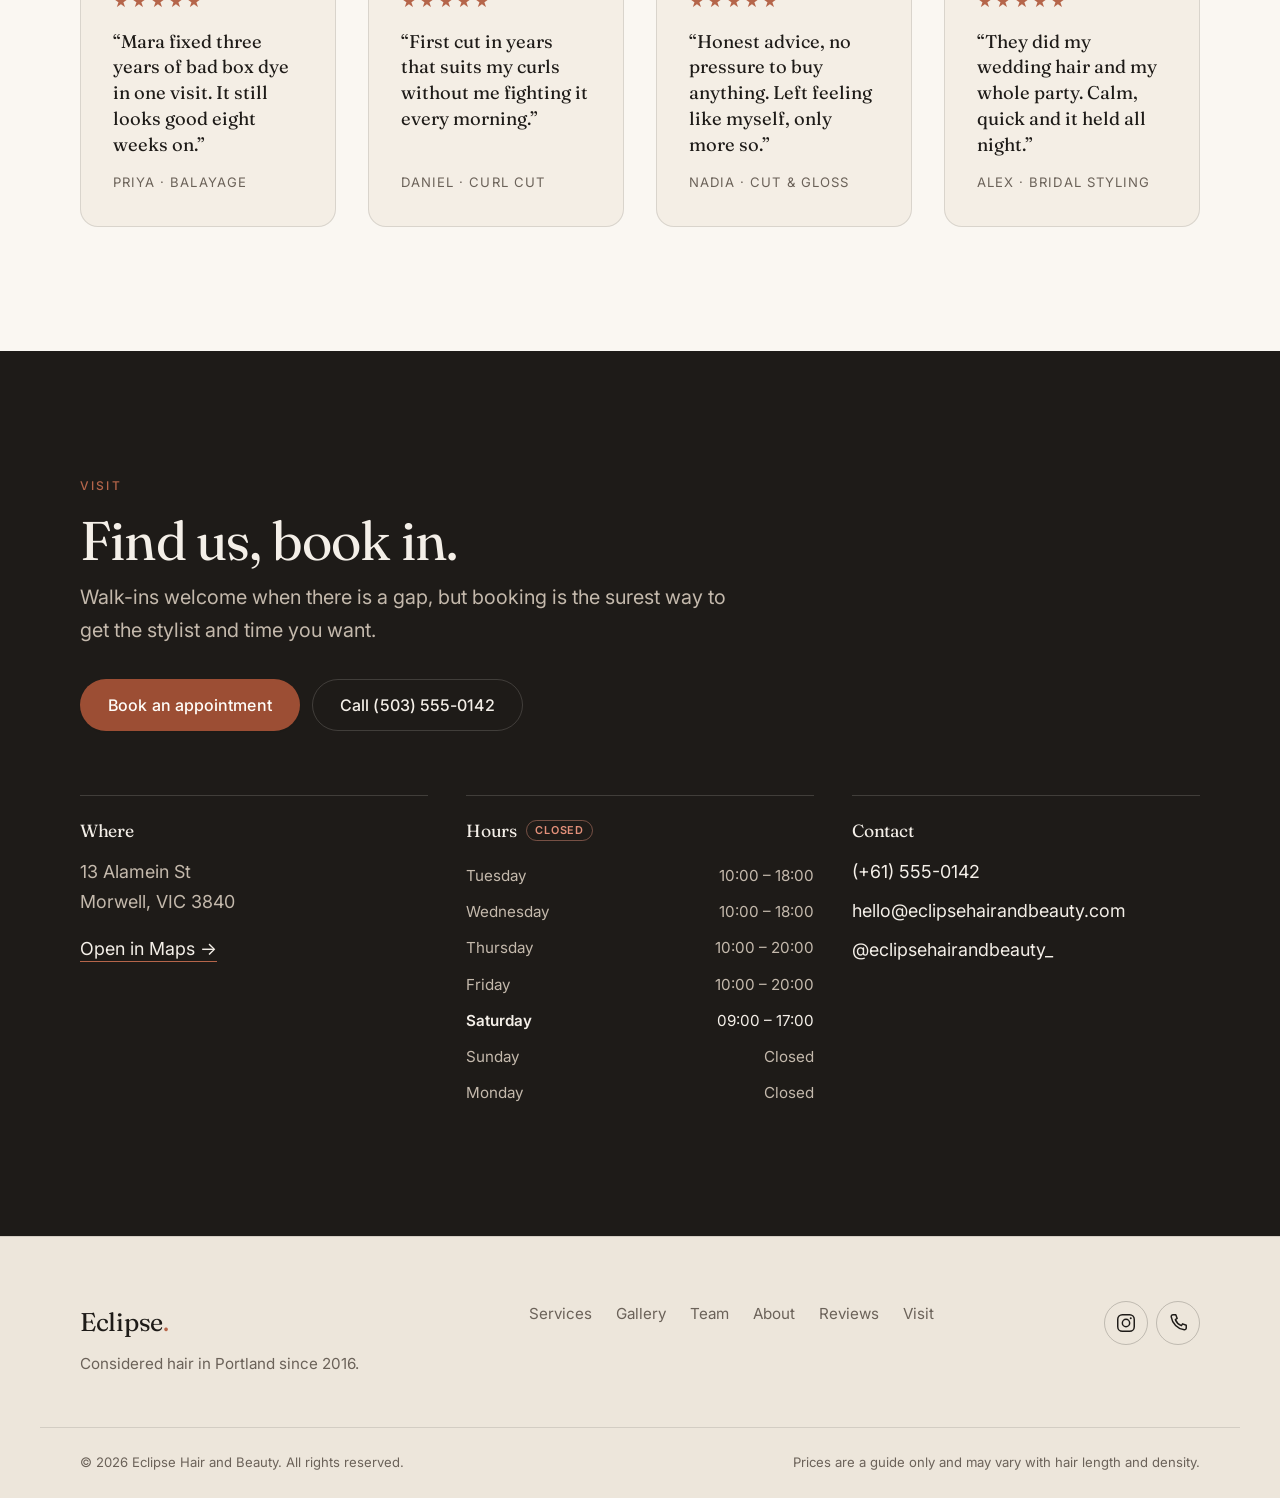
==== commit deb77c4e: "remove alt switch placeholder" ====
--- a/index.html
+++ b/index.html
@@ -28,7 +28,7 @@
   <link rel="preconnect" href="https://fonts.gstatic.com" crossorigin>
   <link rel="stylesheet" href="https://fonts.googleapis.com/css2?family=Fraunces:ital,opsz,wght@0,9..144,300..600;1,9..144,300..500&family=Inter:wght@300..600&display=swap">
 
-  <link rel="preload" as="image" href="img/hero.png" fetchpriority="high">
+  <link rel="preload" as="image" href="img/hero.jpg" fetchpriority="high">
   <link rel="stylesheet" href="css/style.css">
   <script>document.documentElement.classList.add('js');</script>
 
@@ -225,7 +225,8 @@
     <!-- 2. Hero -->
     <section class="hero" aria-labelledby="hero-title">
       <div class="hero-media">
-        <img src="img/hero.png" width="1920" height="1280" alt="A client with softly waved, warm-toned hair lit by window light." fetchpriority="high" decoding="async">
+        <img src="img/hero.jpg" width="1920" height="1280" fetchpriority="high" decoding="async">
+        <!-- alt="A client with softly waved, warm-toned hair lit by window light." -->
       </div>
       <div class="wrap hero-inner">
         <p class="eyebrow reveal">Morwell · Est. 2016</p>
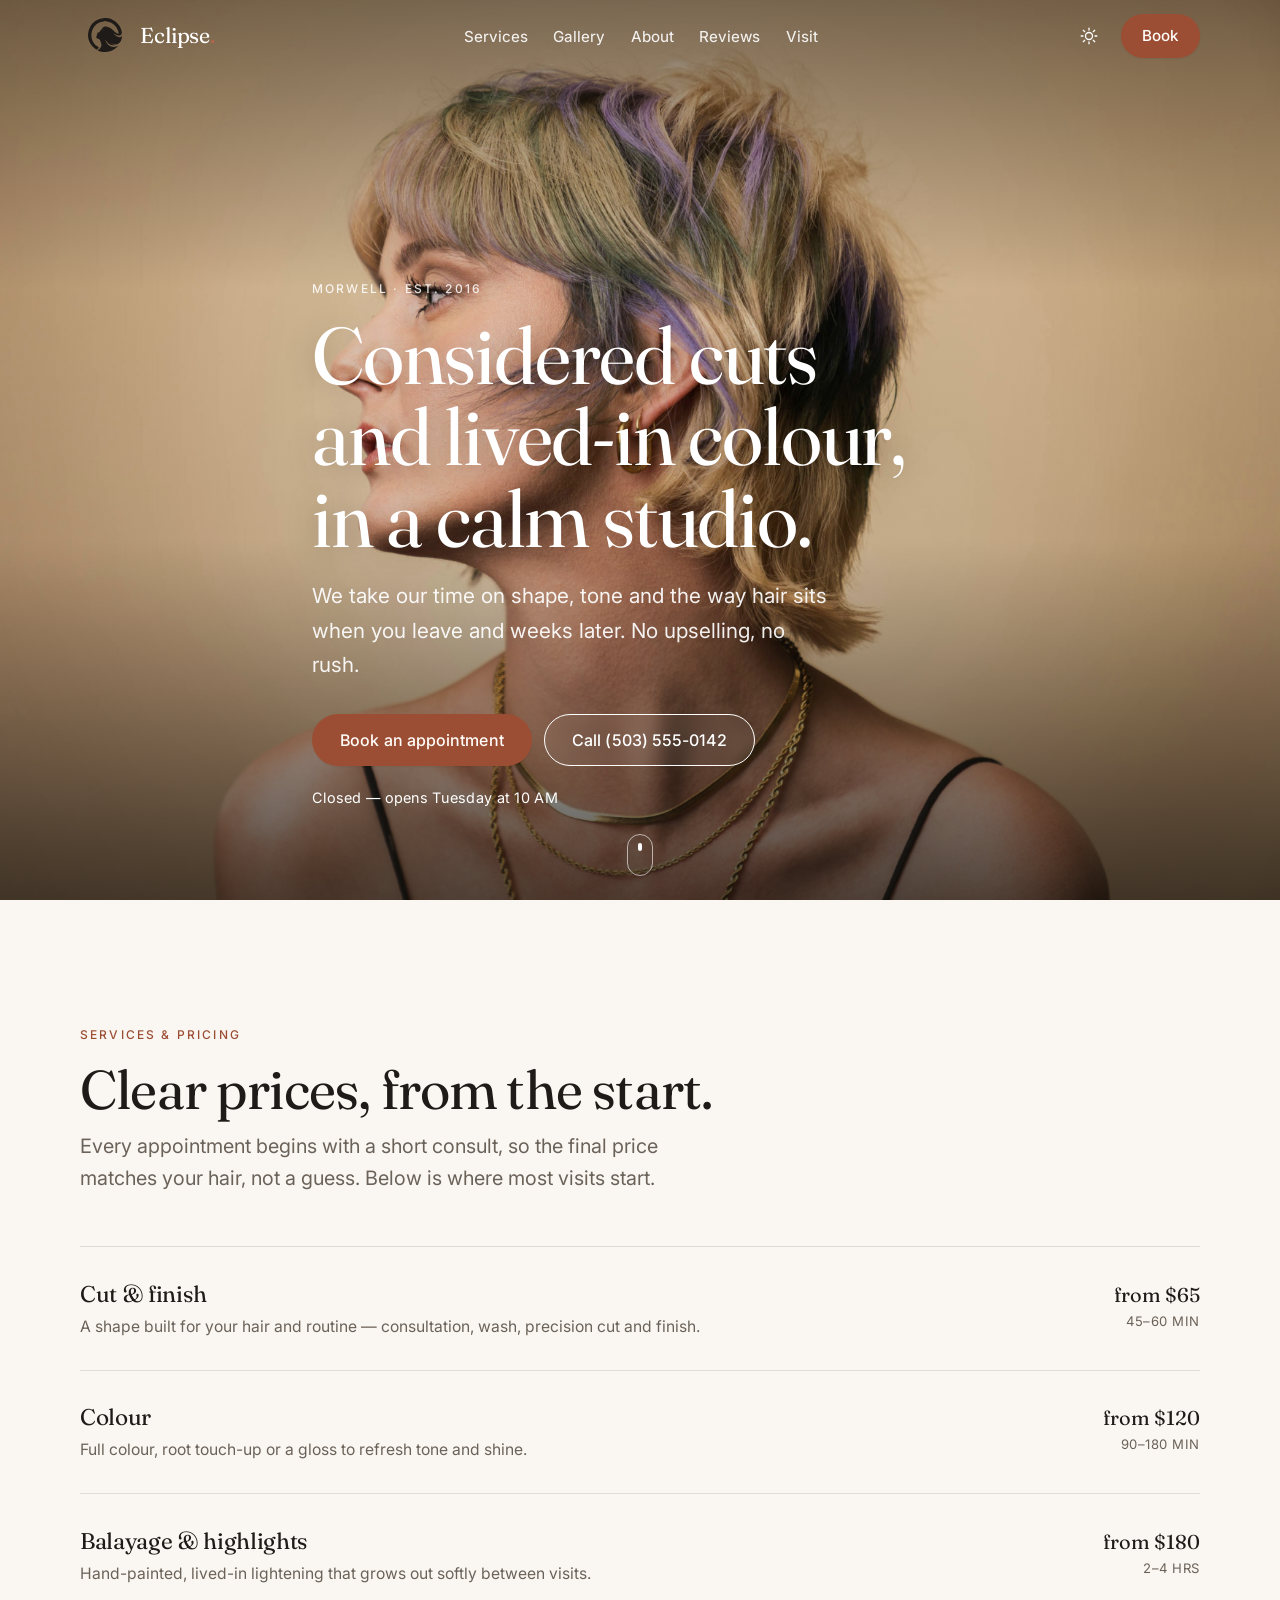
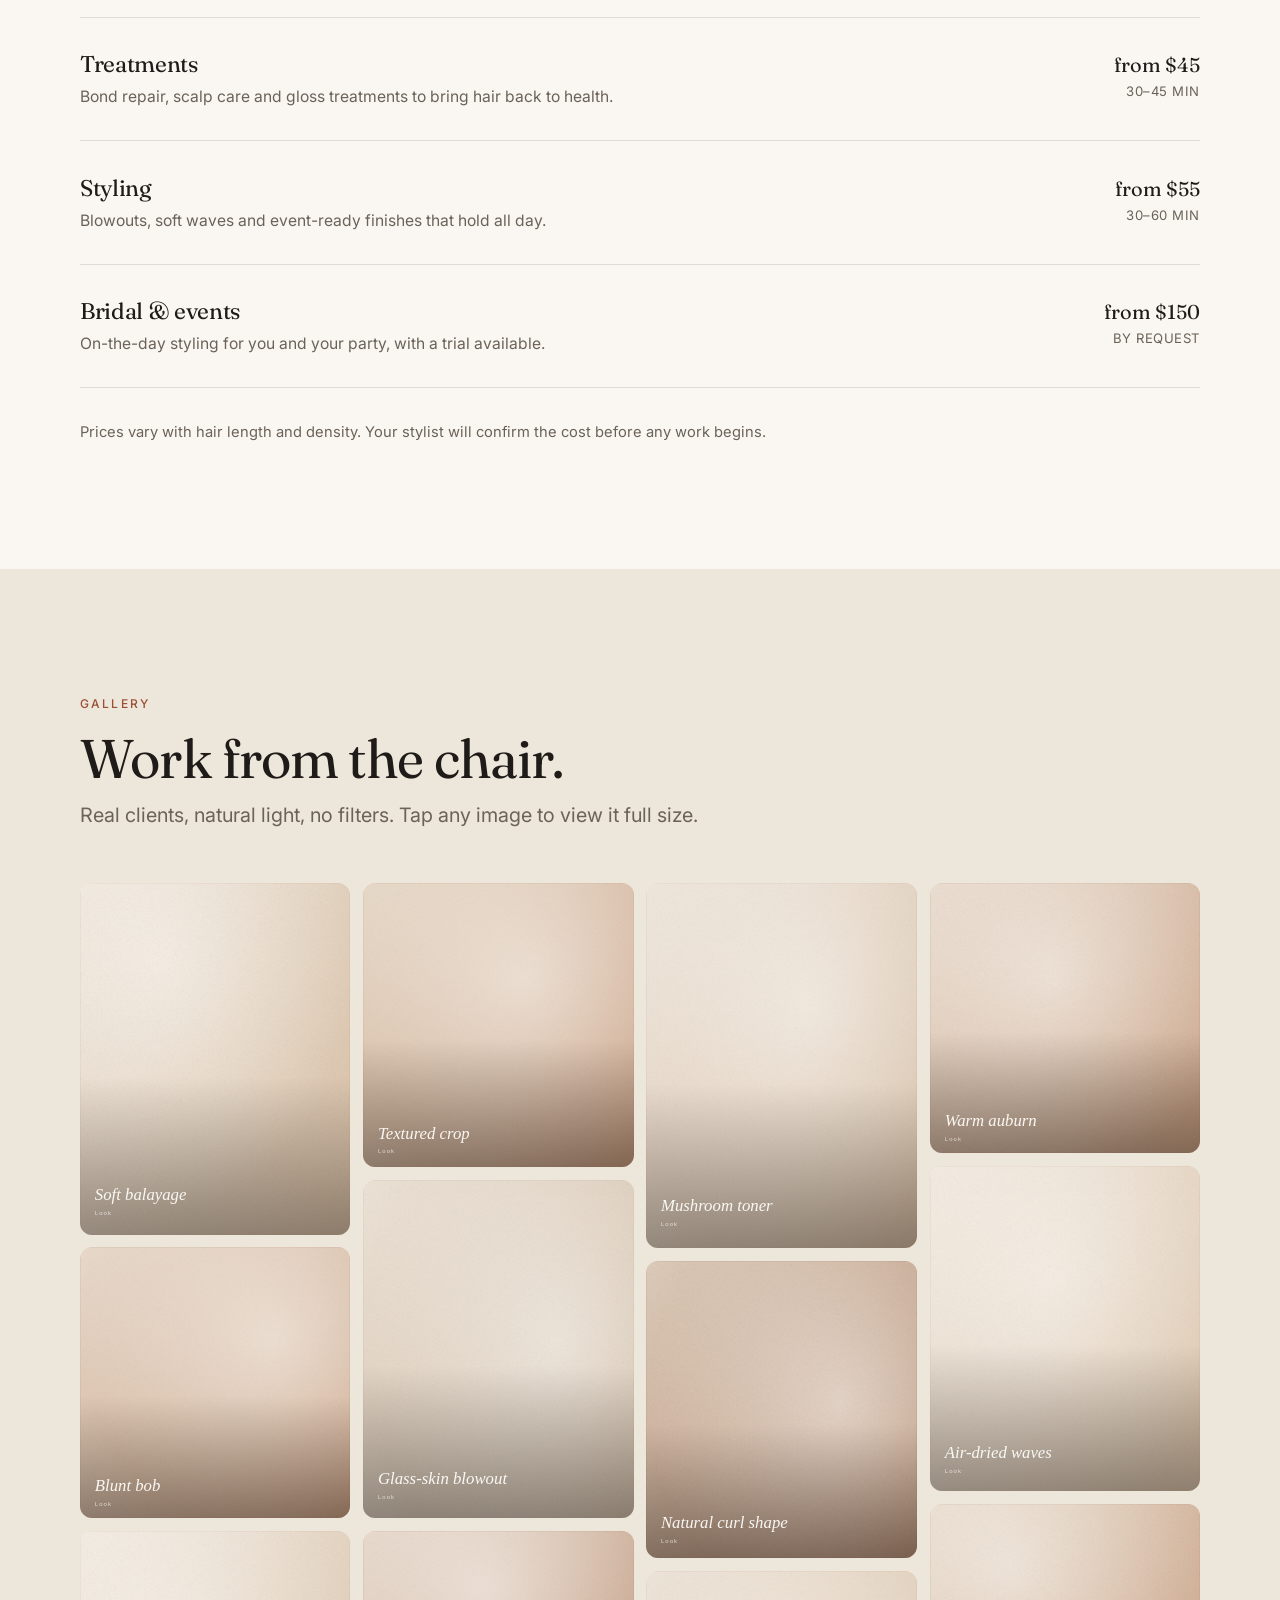
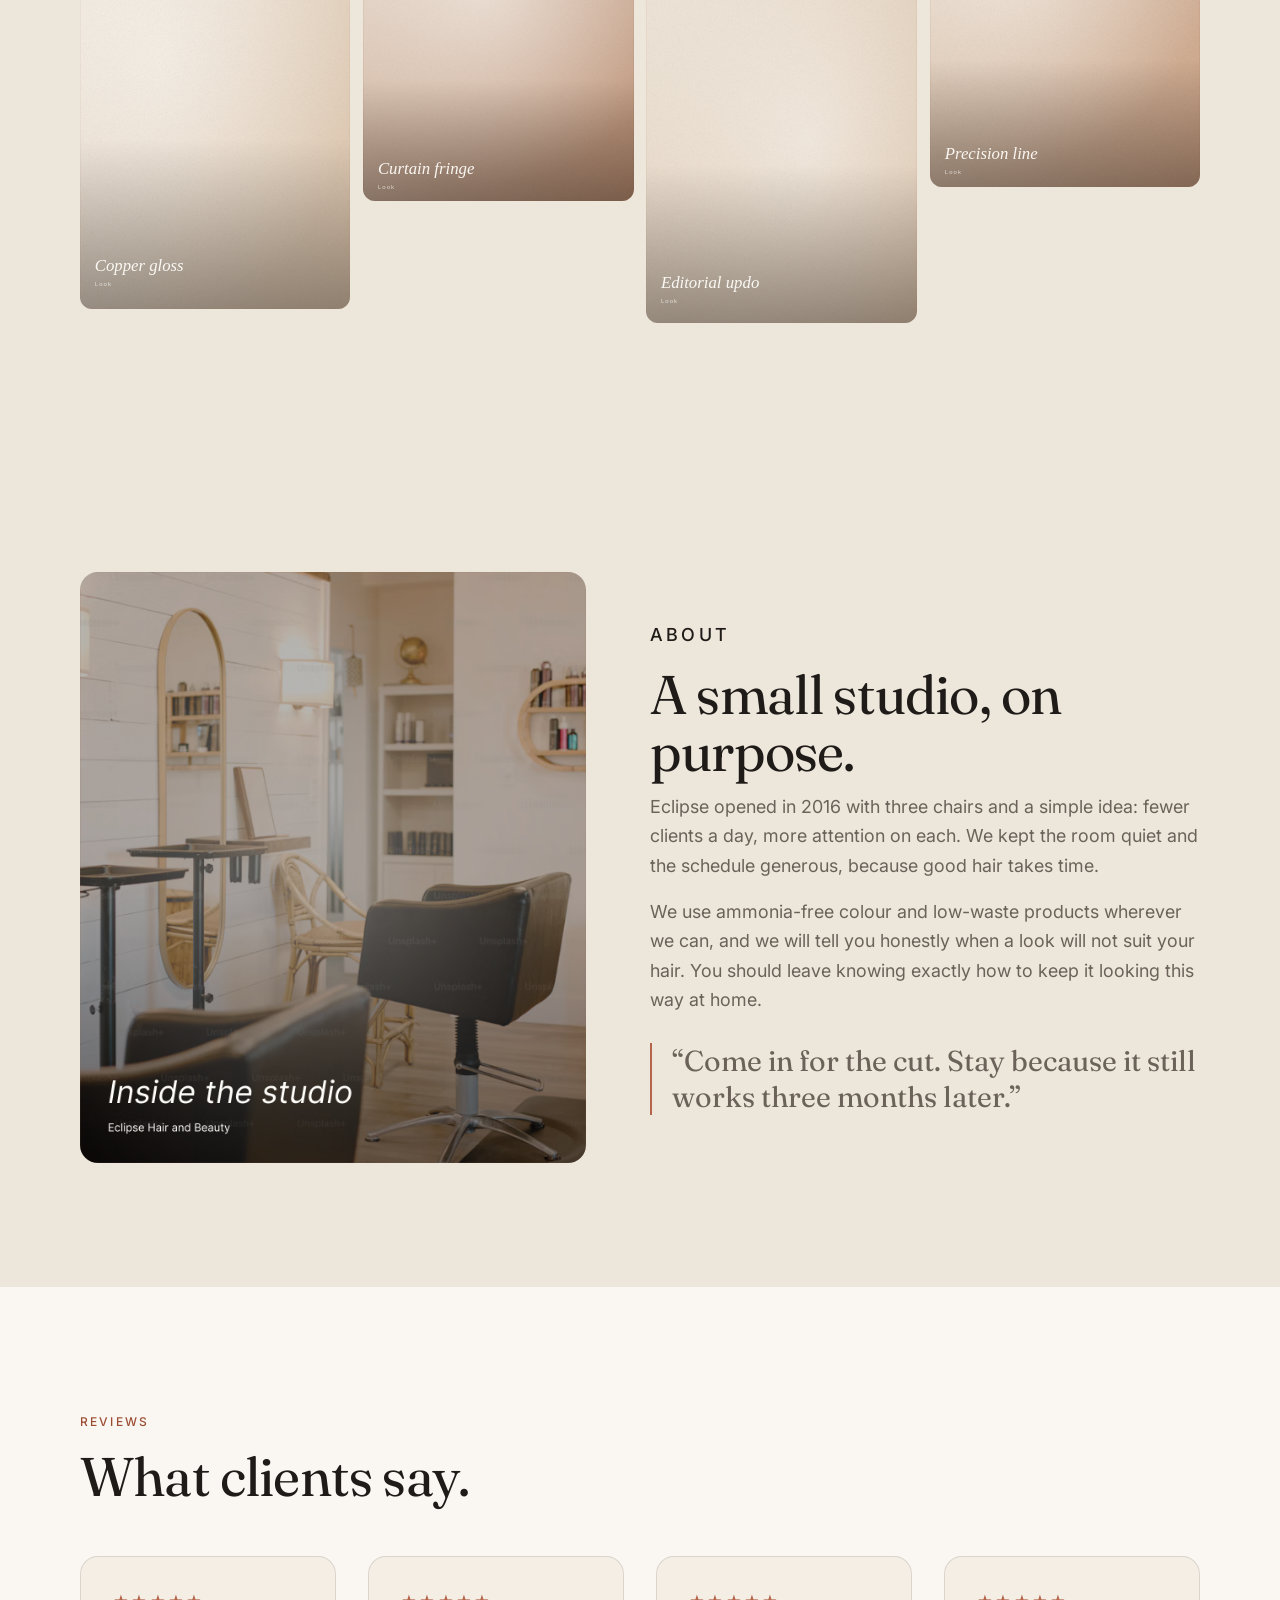
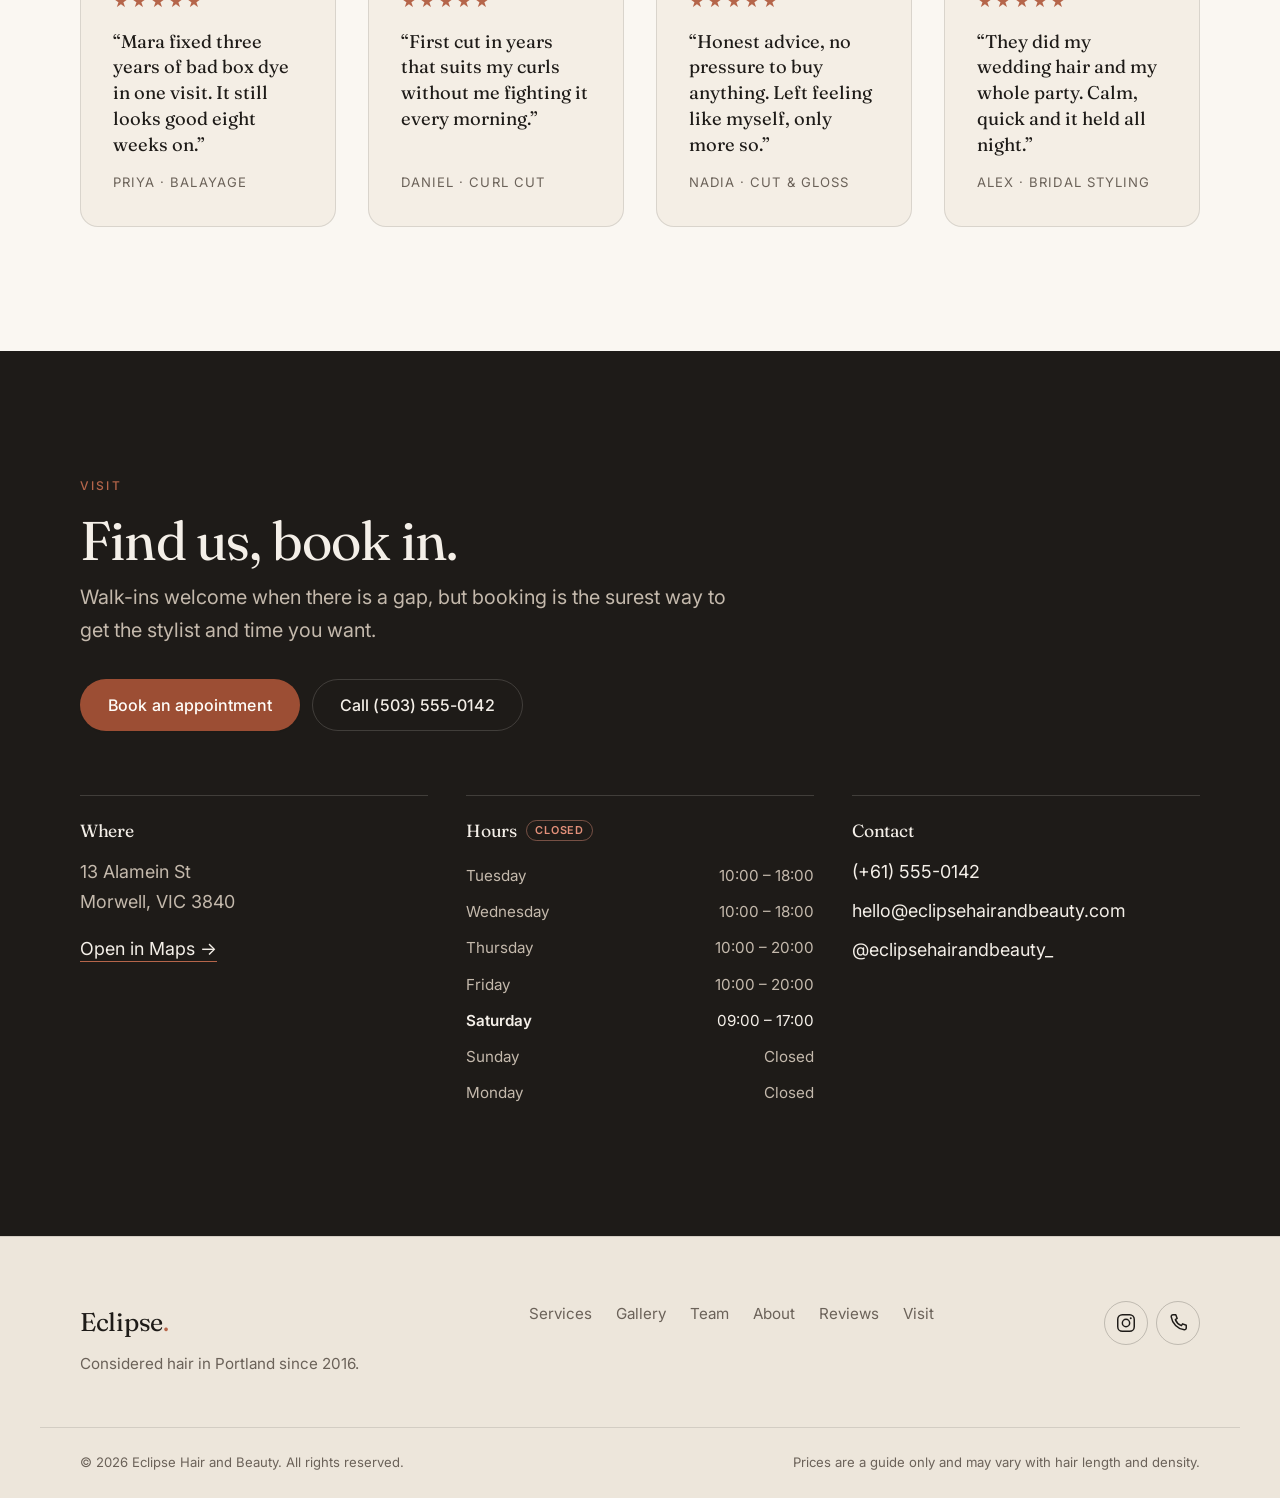
==== commit 750f0f33: "Refactor hero image handling for responsive design - Updated CSS to manage hero images for desktop a" ====
--- a/index.html
+++ b/index.html
@@ -28,7 +28,11 @@
   <link rel="preconnect" href="https://fonts.gstatic.com" crossorigin>
   <link rel="stylesheet" href="https://fonts.googleapis.com/css2?family=Fraunces:ital,opsz,wght@0,9..144,300..600;1,9..144,300..500&family=Inter:wght@300..600&display=swap">
 
-  <link rel="preload" as="image" href="img/hero.jpg" fetchpriority="high">
+  <!-- <link rel="preload" as="image" href="img/hero.jpg" fetchpriority="high"> -->
+   <link rel="preload" as="image" href="img/hero.jpg"
+      media="(min-width: 641px)" fetchpriority="high">
+<link rel="preload" as="image" href="img/hero-mobile.jpg"
+      media="(max-width: 640px)" fetchpriority="high">
   <link rel="stylesheet" href="css/style.css">
   <script>document.documentElement.classList.add('js');</script>
 
@@ -225,8 +229,23 @@
     <!-- 2. Hero -->
     <section class="hero" aria-labelledby="hero-title">
       <div class="hero-media">
-        <img src="img/hero.jpg" width="1920" height="1280" fetchpriority="high" decoding="async">
+        <!-- <img src="img/hero.jpg" width="1920" height="1280" fetchpriority="high" decoding="async"> -->
         <!-- alt="A client with softly waved, warm-toned hair lit by window light." -->
+         <!-- Desktop / tablet -->
+        <img
+          class="hero-img hero-img--desktop"
+          src="img/hero.jpg"
+          width="1920" height="1280"
+          fetchpriority="high" decoding="async"
+          alt="">
+
+        <!-- Mobile only -->
+        <img
+          class="hero-img hero-img--mobile"
+          src="img/hero-mobile.jpg"
+          width="1080" height="1350"
+          fetchpriority="high" decoding="async"
+          alt="">
       </div>
       <div class="wrap hero-inner">
         <p class="eyebrow reveal">Morwell · Est. 2016</p>
--- a/css/style.css
+++ b/css/style.css
@@ -240,8 +240,35 @@
   color: #fff;
   overflow: hidden;
 }
-.hero-media { position: absolute; inset: 0; }
-.hero-media img { width: 100%; height: 100%; object-fit: cover; }
+.hero-media { position: absolute; inset: 0; overflow: hidden;}
+/* Both images fill the same box */
+.hero-media .hero-img {
+  position: absolute;
+  inset: 0;
+  width: 100%;
+  height: 100%;
+  object-fit: cover;
+  object-position: center center; /* default crop */
+}
+/* Mobile image hidden by default */
+.hero-img--mobile {
+  display: none;
+}
+/* Mobile only: show mobile image, hide desktop one */
+@media (max-width: 640px) {
+  .hero-img--desktop { display: none; }
+  .hero-img--mobile  { display: block; }
+
+  /* Nudge the crop 40px left on mobile, if needed */
+  .hero-img--mobile {
+    object-position: calc(50% - 40px) center;
+  }
+}
+/* @media (max-width: 640px) {
+  .hero-media img {
+    object-position: calc(26%) center;
+  }
+} */
 .hero::after {
   content: ""; position: absolute; inset: 0;
   background:
